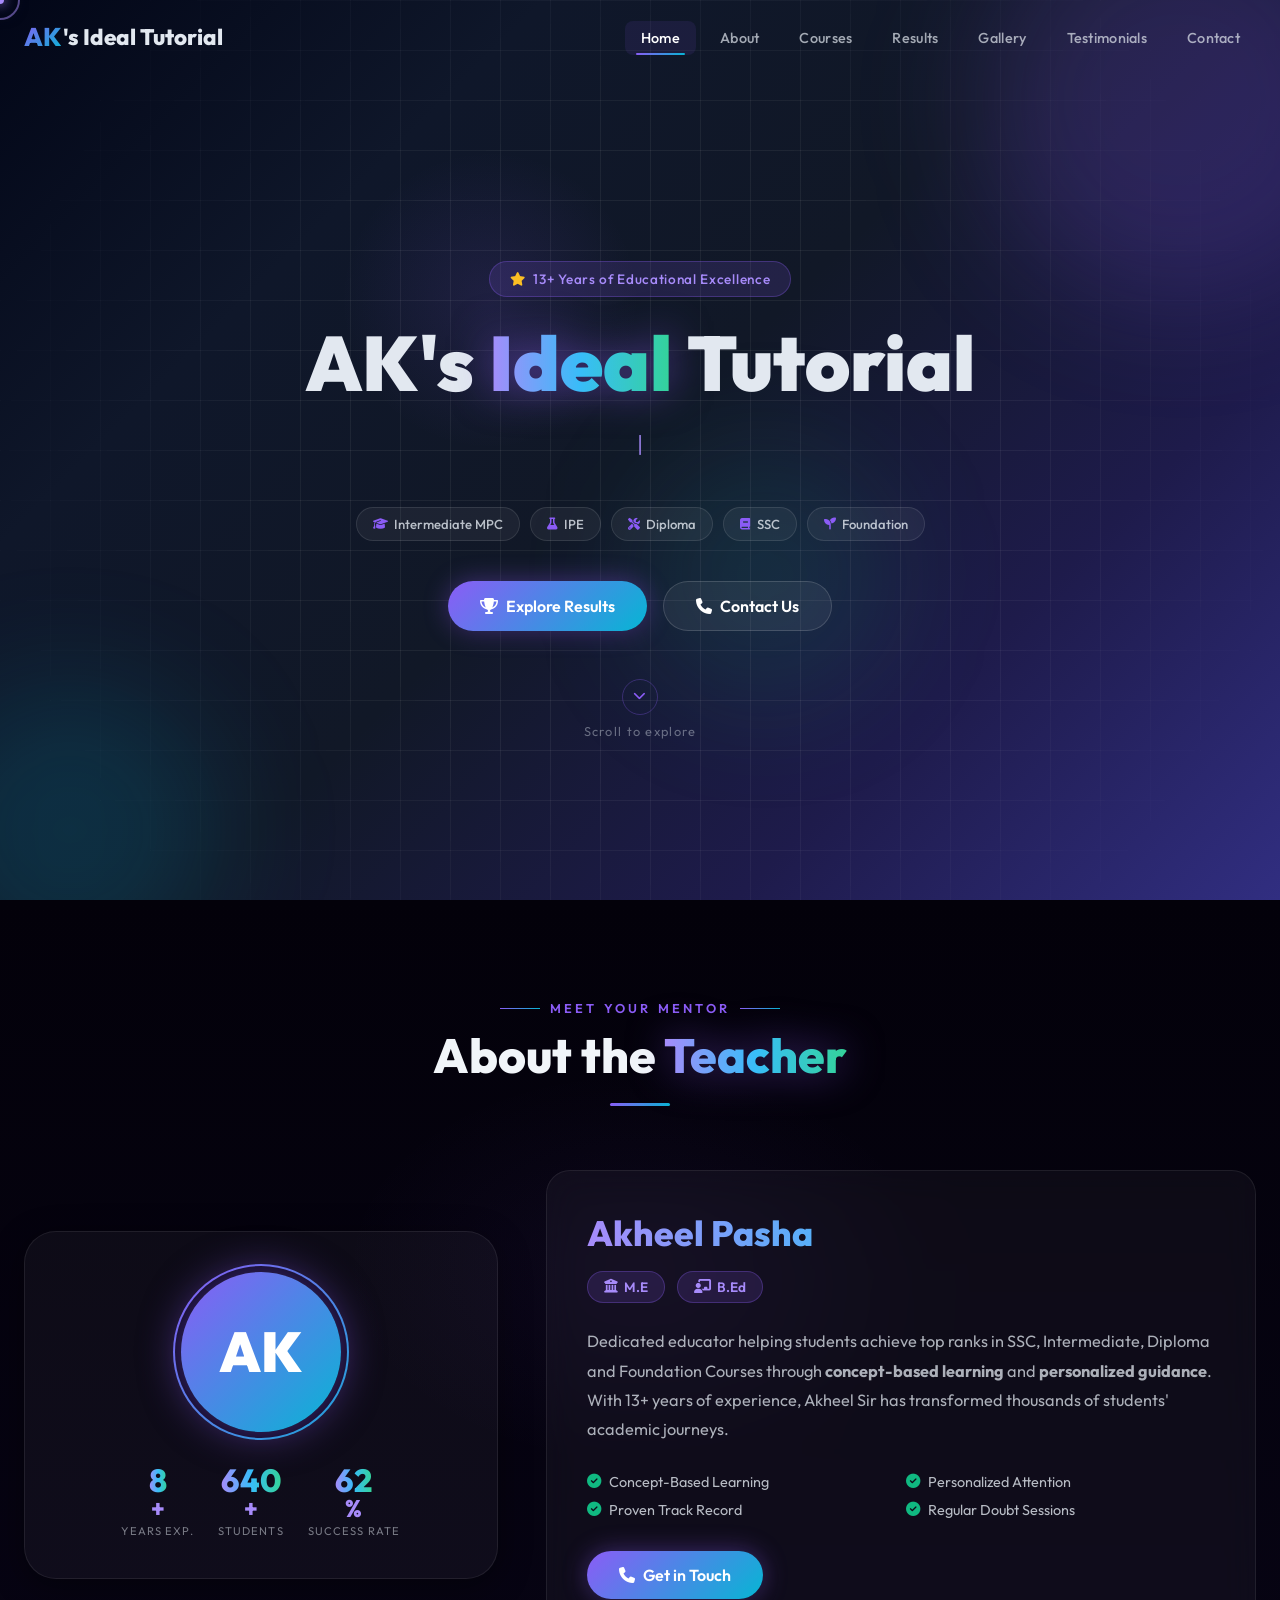
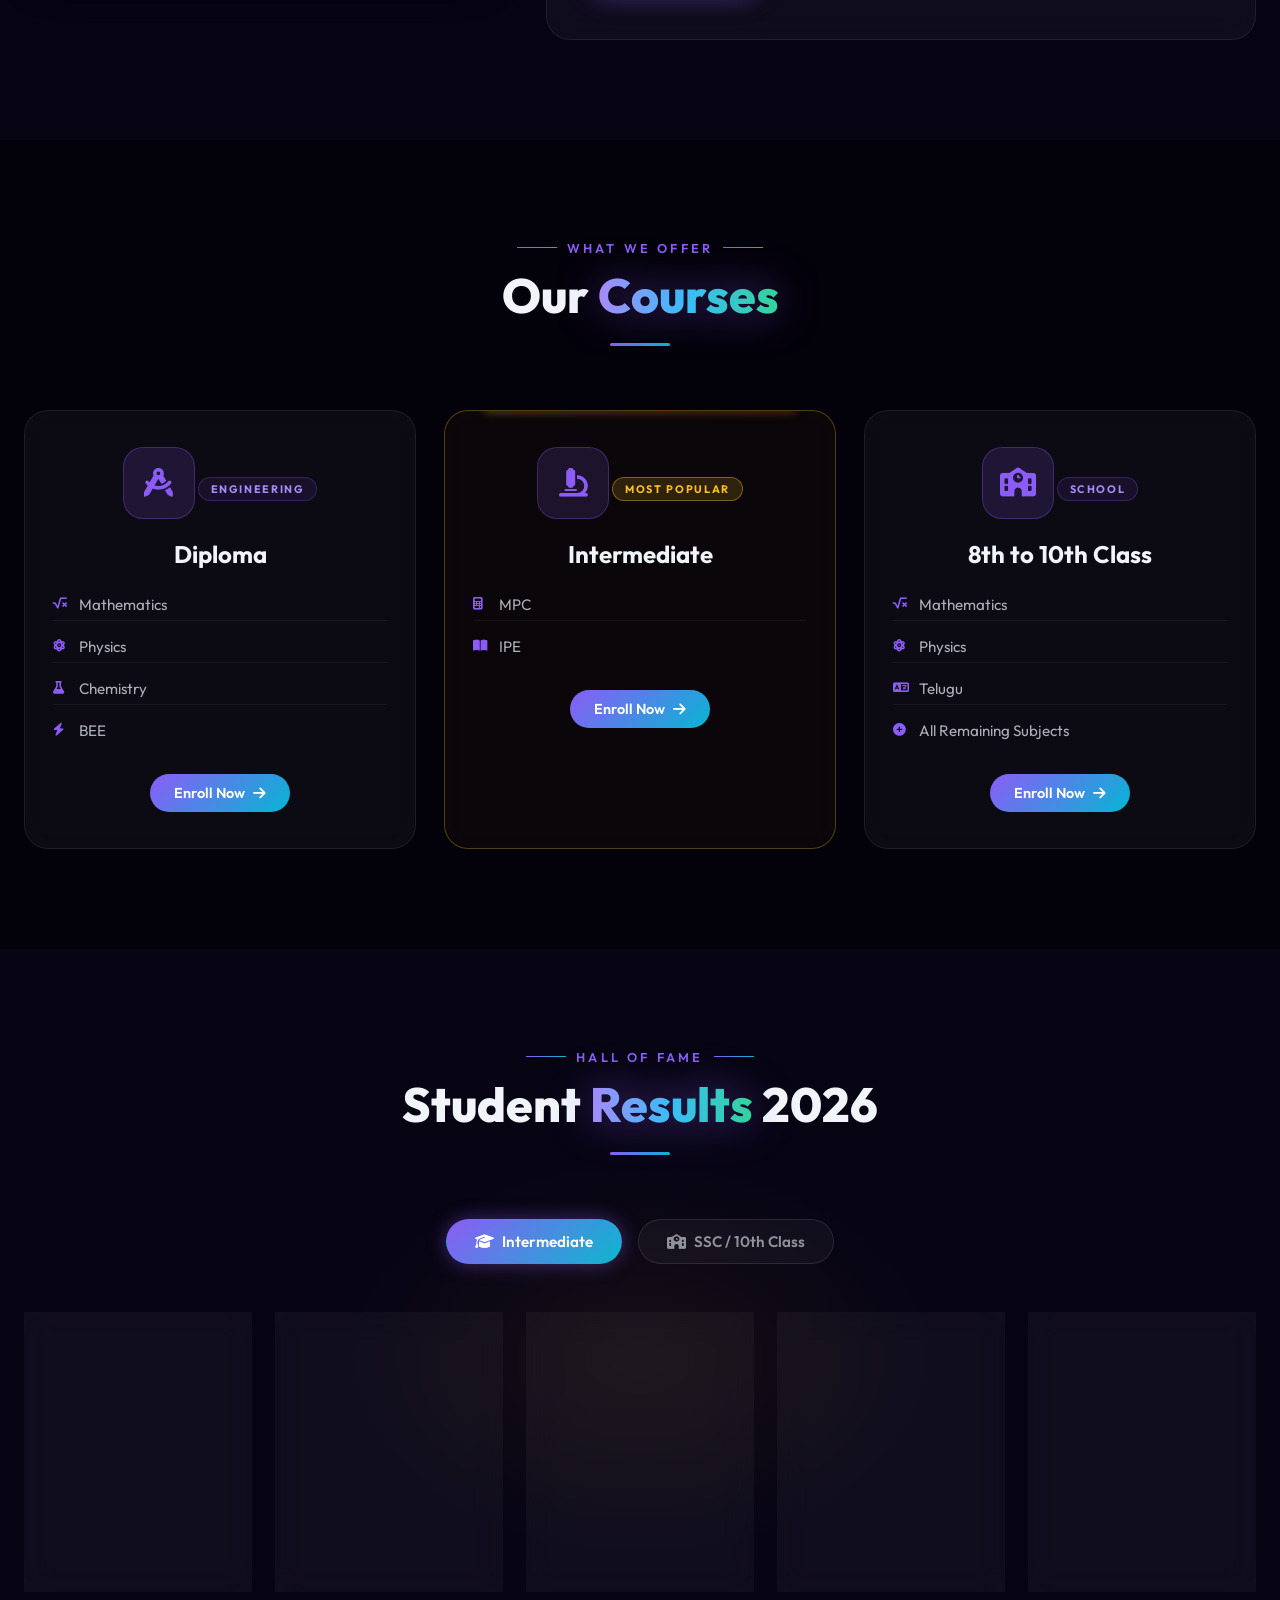
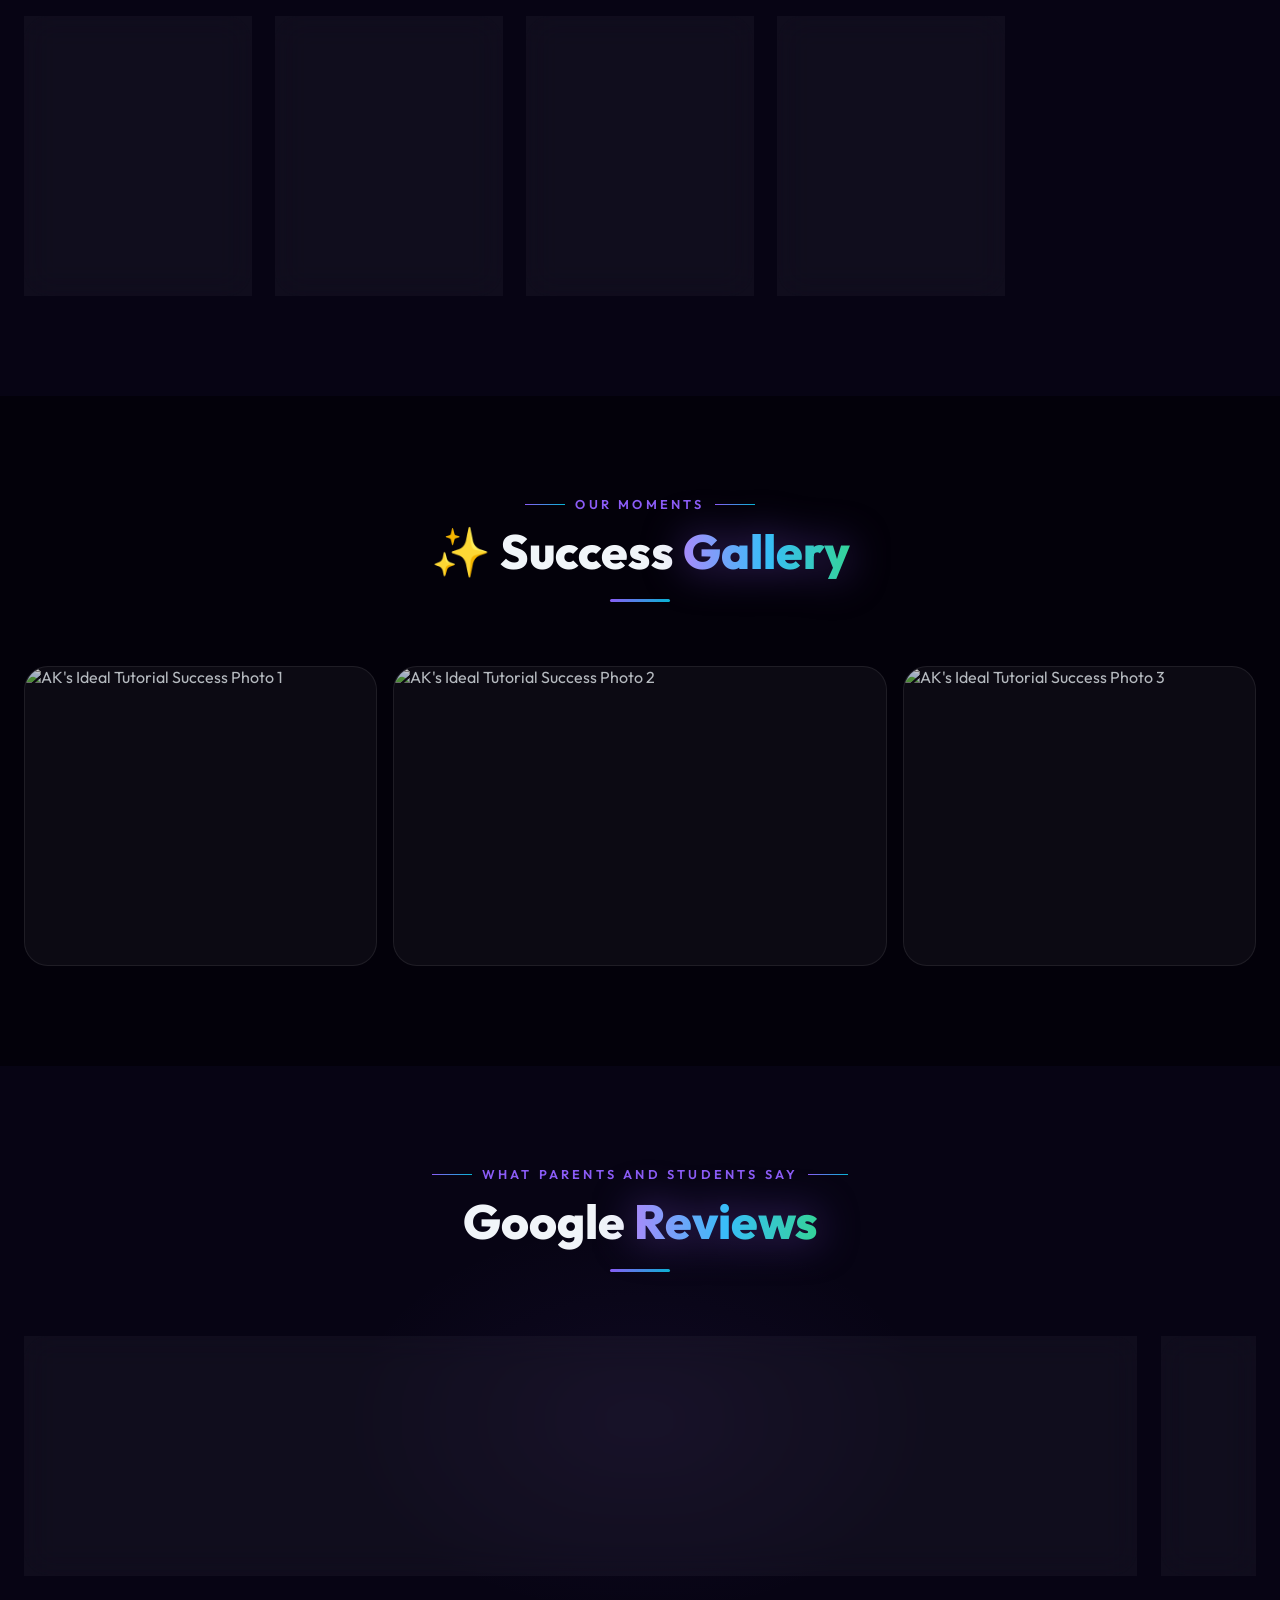
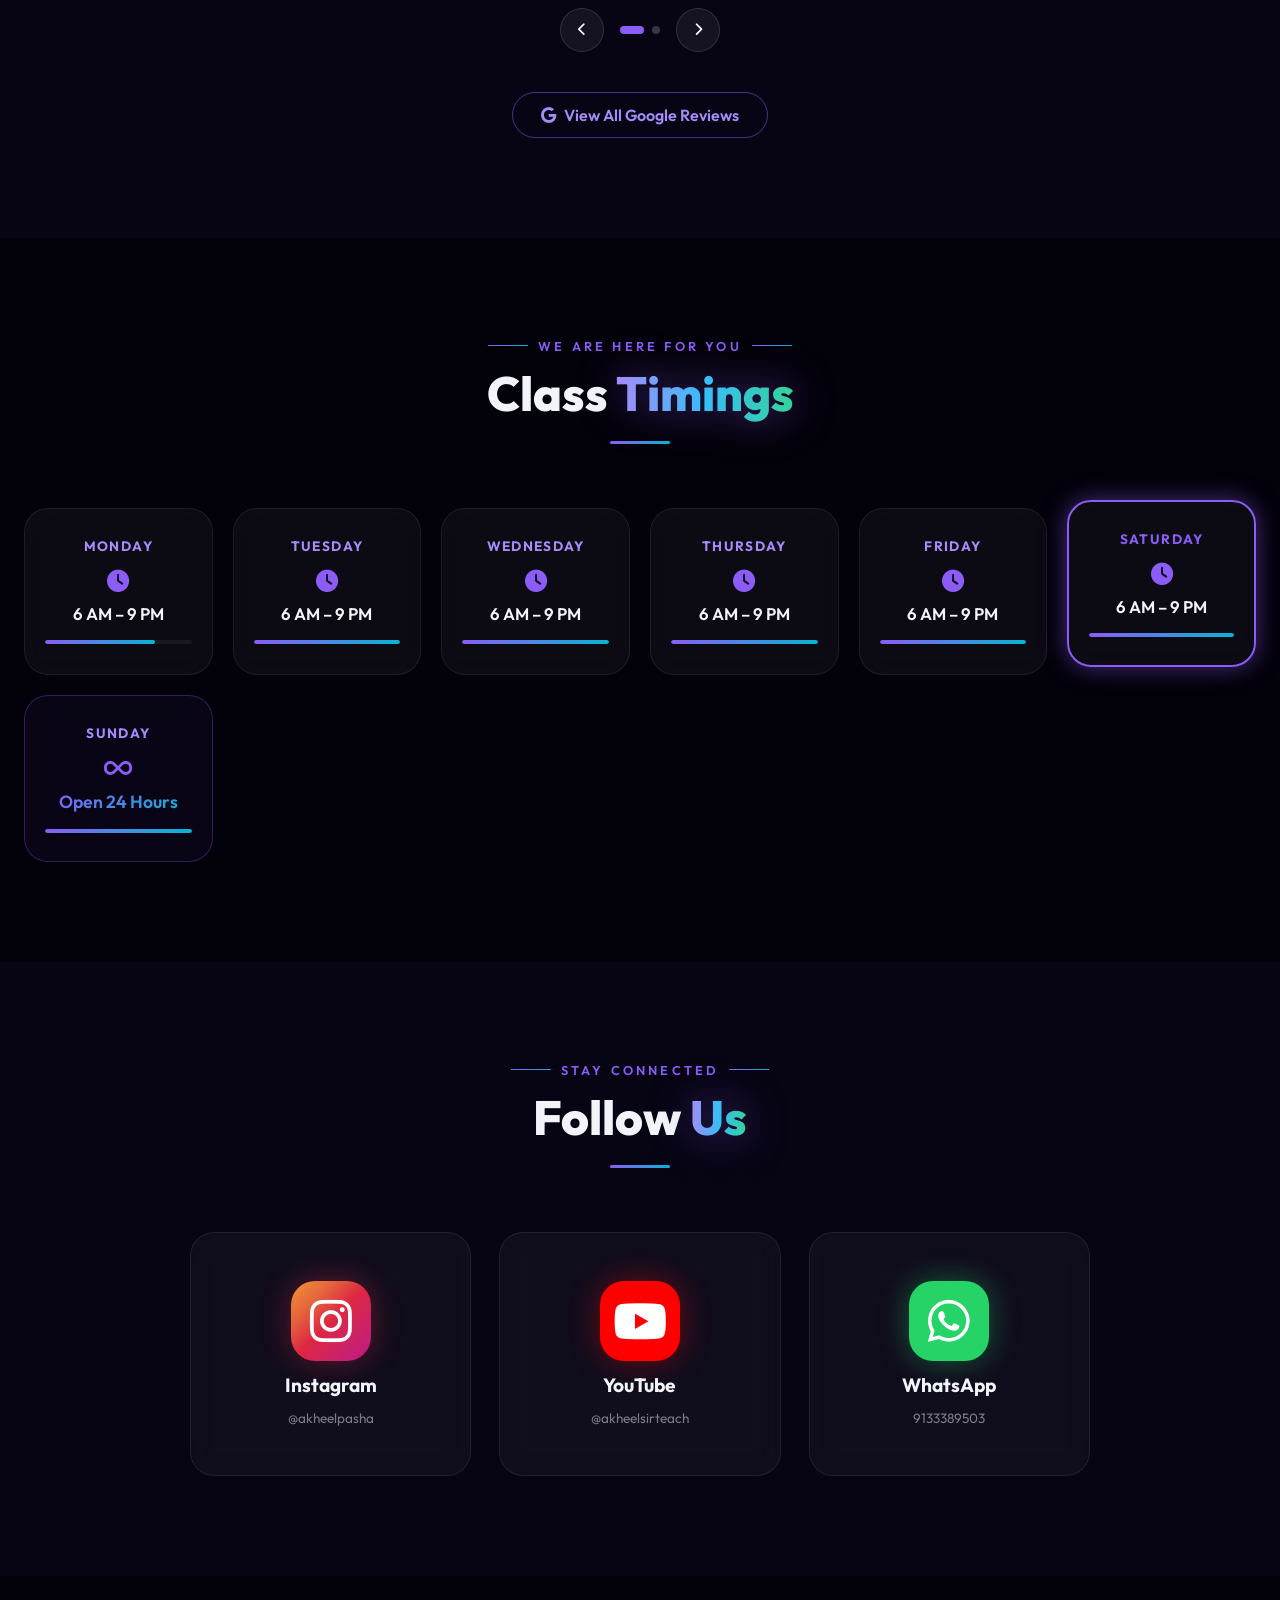
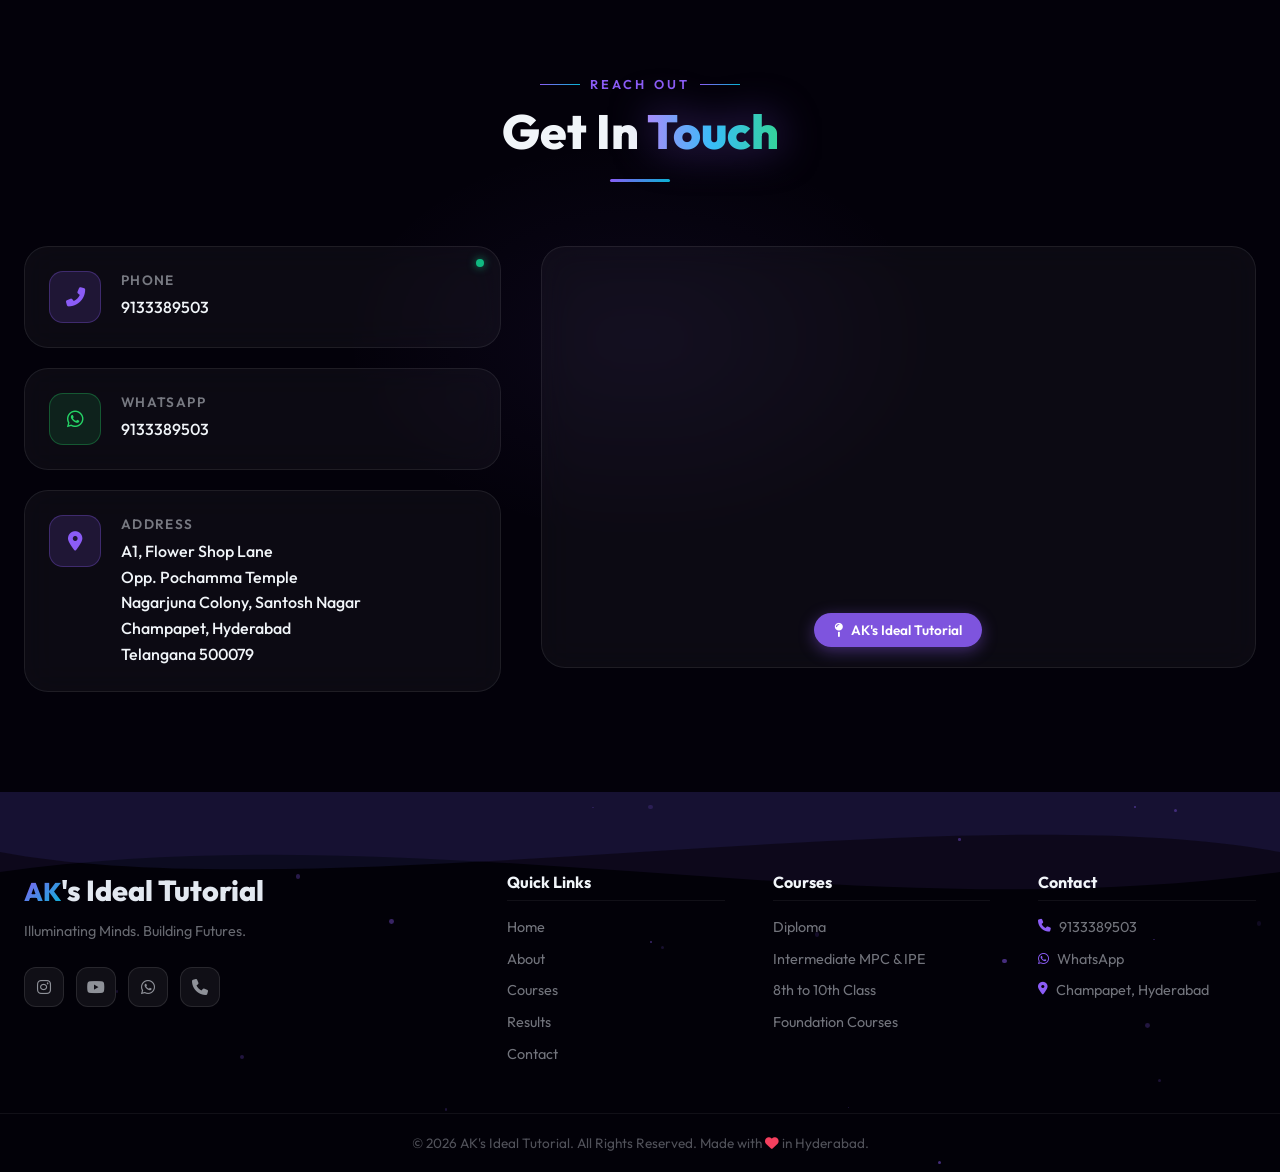
==== index.html @ 0da10d31 "AK's Ideal Tutorial Website" ====
<!DOCTYPE html>
<html lang="en">
<head>
  <meta charset="UTF-8" />
  <meta name="viewport" content="width=device-width, initial-scale=1.0" />
  <meta name="description" content="AK's Ideal Tutorial – 13+ Years of Educational Excellence. Premium coaching for SSC, Intermediate, Diploma & Foundation Courses in Hyderabad by Akheel Pasha (M.E, B.Ed)." />
  <meta name="keywords" content="AK's Ideal Tutorial, Akheel Pasha, SSC coaching Hyderabad, Intermediate MPC coaching, Diploma coaching, Champapet, Santosh Nagar" />
  <meta name="author" content="Akheel Pasha" />
  <meta property="og:title" content="AK's Ideal Tutorial – Excellence in Education" />
  <meta property="og:description" content="13+ Years of Educational Excellence. Top coaching for SSC, Intermediate & Diploma in Hyderabad." />
  <meta property="og:type" content="website" />
  <title>AK's Ideal Tutorial – Excellence in Education</title>
  <link rel="preconnect" href="https://fonts.googleapis.com" />
  <link rel="preconnect" href="https://fonts.gstatic.com" crossorigin />
  <link href="https://fonts.googleapis.com/css2?family=Outfit:wght@300;400;500;600;700;800;900&family=Inter:wght@300;400;500;600;700&family=Playfair+Display:ital,wght@0,700;1,600&display=swap" rel="stylesheet" />
  <link rel="stylesheet" href="https://cdnjs.cloudflare.com/ajax/libs/font-awesome/6.5.0/css/all.min.css" />
  <link rel="stylesheet" href="https://cdnjs.cloudflare.com/ajax/libs/aos/2.3.4/aos.css" />
  <link rel="stylesheet" href="style.css" />
</head>
<body>
 
<div id="loader" class="loader">
    <canvas id="loader-canvas"></canvas>

    <div class="loader-content">

        <div class="loader-logo">
            <span class="loader-ak">AK</span>
            <span class="loader-rest">'s</span>
        </div>

        <div class="loader-title">
            IDEAL TUTORIAL
        </div>

        <div class="loader-percent-wrapper">
            <span id="loader-percent">0%</span>
        </div>

        <div class="loader-bar-wrap">
            <div id="loader-bar"></div>
        </div>

        <p class="loader-tagline">
            Illuminating Minds. Building Futures.
        </p>

    </div>
</div>

<div class="cursor-dot" id="cursor-dot"></div>
<div class="cursor-ring" id="cursor-ring"></div>

<nav class="navbar" id="navbar">
  <div class="nav-container">
    <a href="#home" class="nav-logo" aria-label="AK's Ideal Tutorial Home">
      <span class="logo-ak">AK</span><span class="logo-rest">'s Ideal Tutorial</span>
    </a>
    <ul class="nav-links" id="nav-links">
      <li><a href="#home" class="nav-link active" data-section="home">Home</a></li>
      <li><a href="#about" class="nav-link" data-section="about">About</a></li>
      <li><a href="#courses" class="nav-link" data-section="courses">Courses</a></li>
      <li><a href="#results" class="nav-link" data-section="results">Results</a></li>
      <li><a href="#gallery" class="nav-link" data-section="gallery">Gallery</a></li>
      <li><a href="#testimonials" class="nav-link" data-section="testimonials">Testimonials</a></li>
      <li><a href="#contact" class="nav-link" data-section="contact">Contact</a></li>
    </ul>
    <button class="hamburger" id="hamburger" aria-label="Toggle Menu" aria-expanded="false">
      <span></span><span></span><span></span>
    </button>
  </div>
</nav>

<section class="hero" id="home">
  <canvas id="hero-canvas"></canvas>
  <div class="aurora"></div>
  <div class="mesh-gradient"></div>
  <div class="mouse-glow" id="mouse-glow"></div>
  <div class="hero-grid"></div>
  <div class="hero-grid"></div>
  <div class="hero-content">
    <div class="hero-badge" data-aos="fade-down" data-aos-delay="200">
      <i class="fas fa-star"></i> 13+ Years of Educational Excellence
    </div>
    <h1 class="hero-heading">
      <span class="word">AK's</span>
      <span class="word gradient-text">Ideal</span>
      <span class="word">Tutorial</span>
    </h1>
    <div class="hero-typing-wrapper">
      <span class="typing-text" id="typing-text"></span>
      <span class="cursor-blink">|</span>
    </div>
    <div class="hero-specializations">
      <div class="spec-tag"><i class="fas fa-graduation-cap"></i> Intermediate MPC</div>
      <div class="spec-tag"><i class="fas fa-flask"></i> IPE</div>
      <div class="spec-tag"><i class="fas fa-tools"></i> Diploma</div>
      <div class="spec-tag"><i class="fas fa-book"></i> SSC</div>
      <div class="spec-tag"><i class="fas fa-seedling"></i> Foundation</div>
    </div>
    <div class="hero-buttons">
      <a href="#results" class="btn btn-primary magnetic-btn" id="btn-results">
        <span class="btn-text"><i class="fas fa-trophy"></i> Explore Results</span>
        <div class="btn-ripple"></div>
      </a>
      <a href="#contact" class="btn btn-secondary magnetic-btn" id="btn-contact">
        <span class="btn-text"><i class="fas fa-phone"></i> Contact Us</span>
        <div class="btn-ripple"></div>
      </a>
    </div>
    <div class="scroll-indicator">
      <div class="scroll-arrow"><i class="fas fa-chevron-down"></i></div>
      <span>Scroll to explore</span>
    </div>
  </div>
  <div class="orb orb-1"></div>
  <div class="orb orb-2"></div>
  <div class="orb orb-3"></div>
</section>

<section class="about section" id="about">
  <div class="section-bg-glow"></div>
  <div class="container">
    <div class="section-header" data-aos="fade-up">
      <div class="section-label">Meet Your Mentor</div>
      <h2 class="section-title">About the <span class="gradient-text">Teacher</span></h2>
      <div class="section-divider"></div>
    </div>
    <div class="about-grid">
      <div class="about-image-col" data-aos="fade-right" data-aos-delay="100">
        <div class="about-image-wrapper">
          <div class="about-image-card">
            <div class="about-avatar">
              <div class="avatar-initials">AK</div>
              <div class="avatar-ring"></div>
              <div class="avatar-shine"></div>
            </div>
            <div class="about-stats-row">
              <div class="about-stat">
                <span class="stat-number" data-target="13">0</span><span>+</span>
                <span class="stat-label">Years Exp.</span>
              </div>
              <div class="about-stat">
                <span class="stat-number" data-target="1000">0</span><span>+</span>
                <span class="stat-label">Students</span>
              </div>
              <div class="about-stat">
                <span class="stat-number" data-target="98">0</span><span>%</span>
                <span class="stat-label">Success Rate</span>
              </div>
            </div>
          </div>
        </div>
      </div>
      <div class="about-info-col" data-aos="fade-left" data-aos-delay="200">
        <div class="about-info-card glass-card">
          <h3 class="teacher-name">Akheel Pasha</h3>
          <div class="teacher-qual">
            <span class="qual-badge"><i class="fas fa-university"></i> M.E</span>
            <span class="qual-badge"><i class="fas fa-chalkboard-teacher"></i> B.Ed</span>
          </div>
          <p class="teacher-desc">
            Dedicated educator helping students achieve top ranks in SSC, Intermediate, Diploma and Foundation Courses through <strong>concept-based learning</strong> and <strong>personalized guidance</strong>. With 13+ years of experience, Akheel Sir has transformed thousands of students' academic journeys.
          </p>
          <div class="about-features">
            <div class="about-feature"><i class="fas fa-check-circle"></i> Concept-Based Learning</div>
            <div class="about-feature"><i class="fas fa-check-circle"></i> Personalized Attention</div>
            <div class="about-feature"><i class="fas fa-check-circle"></i> Proven Track Record</div>
            <div class="about-feature"><i class="fas fa-check-circle"></i> Regular Doubt Sessions</div>
          </div>
          <a href="#contact" class="btn btn-primary">
            <span class="btn-text"><i class="fas fa-phone"></i> Get in Touch</span>
          </a>
        </div>
      </div>
    </div>
  </div>
</section>

<section class="courses section" id="courses">
  <div class="container">
    <div class="section-header" data-aos="fade-up">
      <div class="section-label">What We Offer</div>
      <h2 class="section-title">Our <span class="gradient-text">Courses</span></h2>
      <div class="section-divider"></div>
    </div>
    <div class="courses-grid">
      <div class="course-card glass-card tilt-card" data-aos="fade-up" data-aos-delay="100">
        <div class="course-icon-wrap">
          <div class="course-icon"><i class="fas fa-drafting-compass"></i></div>
          <div class="course-icon-glow"></div>
        </div>
        <div class="course-badge">ENGINEERING</div>
        <h3 class="course-title">Diploma</h3>
        <ul class="course-subjects">
          <li><i class="fas fa-square-root-alt"></i> Mathematics</li>
          <li><i class="fas fa-atom"></i> Physics</li>
          <li><i class="fas fa-flask"></i> Chemistry</li>
          <li><i class="fas fa-bolt"></i> BEE</li>
        </ul>
        <a href="#contact" class="course-btn">Enroll Now <i class="fas fa-arrow-right"></i></a>
        <div class="card-shine"></div>
      </div>
      <div class="course-card glass-card tilt-card featured-card" data-aos="fade-up" data-aos-delay="200">
        <div class="course-icon-wrap">
          <div class="course-icon"><i class="fas fa-microscope"></i></div>
          <div class="course-icon-glow"></div>
        </div>
        <div class="course-badge popular-badge">MOST POPULAR</div>
        <h3 class="course-title">Intermediate</h3>
        <ul class="course-subjects">
          <li><i class="fas fa-calculator"></i> MPC</li>
          <li><i class="fas fa-book-open"></i> IPE</li>
        </ul>
        <a href="#contact" class="course-btn">Enroll Now <i class="fas fa-arrow-right"></i></a>
        <div class="card-shine"></div>
        <div class="featured-badge-glow"></div>
      </div>
      <div class="course-card glass-card tilt-card" data-aos="fade-up" data-aos-delay="300">
        <div class="course-icon-wrap">
          <div class="course-icon"><i class="fas fa-school"></i></div>
          <div class="course-icon-glow"></div>
        </div>
        <div class="course-badge">SCHOOL</div>
        <h3 class="course-title">8th to 10th Class</h3>
        <ul class="course-subjects">
          <li><i class="fas fa-square-root-alt"></i> Mathematics</li>
          <li><i class="fas fa-atom"></i> Physics</li>
          <li><i class="fas fa-language"></i> Telugu</li>
          <li><i class="fas fa-plus-circle"></i> All Remaining Subjects</li>
        </ul>
        <a href="#contact" class="course-btn">Enroll Now <i class="fas fa-arrow-right"></i></a>
        <div class="card-shine"></div>
      </div>
    </div>
  </div>
</section>

<section class="results section" id="results">
  <div class="section-bg-glow results-glow"></div>
  <div class="container">
    <div class="section-header" data-aos="fade-up">
      <div class="section-label">Hall of Fame</div>
      <h2 class="section-title">Student <span class="gradient-text">Results</span> 2026</h2>
      <div class="section-divider"></div>
    </div>
    <div class="results-tabs" data-aos="fade-up" data-aos-delay="100">
      <button class="tab-btn active" data-tab="intermediate" id="tab-intermediate">
        <i class="fas fa-graduation-cap"></i> Intermediate
      </button>
      <button class="tab-btn" data-tab="ssc" id="tab-ssc">
        <i class="fas fa-school"></i> SSC / 10th Class
      </button>
    </div>
    <div class="tab-content active" id="tab-content-intermediate">
      <div class="results-grid">
        <div class="result-card flip-card" data-aos="zoom-in" data-aos-delay="100" onclick="triggerConfetti(event)">
          <div class="flip-front glass-card">
            <div class="rank-badge rank-1"><i class="fas fa-crown"></i> #1</div>
            <div class="student-avatar"><div class="avatar-letter">A</div><div class="avatar-shine-ring"></div></div>
            <h4>ADISHARATH</h4>
            <div class="marks-display"><span class="marks-num">963</span> Marks</div>
            <div class="marks-bar"><div class="marks-fill" style="--pct:96.3%"></div></div>
          </div>
          <div class="flip-back glass-card">
            <i class="fas fa-trophy gold-icon"></i>
            <h4>ADISHARATH</h4><p class="flip-score">963 / 1000</p><p>Intermediate 2026</p><p class="flip-congrats">🎉 Congratulations!</p>
          </div>
        </div>
        <div class="result-card flip-card" data-aos="zoom-in" data-aos-delay="150" onclick="triggerConfetti(event)">
          <div class="flip-front glass-card">
            <div class="rank-badge rank-2"><i class="fas fa-medal"></i> #2</div>
            <div class="student-avatar"><div class="avatar-letter">A</div><div class="avatar-shine-ring"></div></div>
            <h4>AKAASH</h4>
            <div class="marks-display"><span class="marks-num">957</span> Marks</div>
            <div class="marks-bar"><div class="marks-fill" style="--pct:95.7%"></div></div>
          </div>
          <div class="flip-back glass-card">
            <i class="fas fa-trophy gold-icon"></i>
            <h4>AKAASH</h4><p class="flip-score">957 / 1000</p><p>Intermediate 2026</p><p class="flip-congrats">🎉 Congratulations!</p>
          </div>
        </div>
        <div class="result-card flip-card" data-aos="zoom-in" data-aos-delay="200" onclick="triggerConfetti(event)">
          <div class="flip-front glass-card">
            <div class="rank-badge rank-3"><i class="fas fa-medal"></i> #3</div>
            <div class="student-avatar"><div class="avatar-letter">P</div><div class="avatar-shine-ring"></div></div>
            <h4>PRANAV</h4>
            <div class="marks-display"><span class="marks-num">950</span> Marks</div>
            <div class="marks-bar"><div class="marks-fill" style="--pct:95%"></div></div>
          </div>
          <div class="flip-back glass-card">
            <i class="fas fa-trophy gold-icon"></i>
            <h4>PRANAV</h4><p class="flip-score">950 / 1000</p><p>Intermediate 2026</p><p class="flip-congrats">🎉 Congratulations!</p>
          </div>
        </div>
        <div class="result-card flip-card" data-aos="zoom-in" data-aos-delay="250" onclick="triggerConfetti(event)">
          <div class="flip-front glass-card">
            <div class="rank-badge rank-4">#4</div>
            <div class="student-avatar"><div class="avatar-letter">A</div><div class="avatar-shine-ring"></div></div>
            <h4>ARJUN</h4>
            <div class="marks-display"><span class="marks-num">863</span> Marks</div>
            <div class="marks-bar"><div class="marks-fill" style="--pct:86.3%"></div></div>
          </div>
          <div class="flip-back glass-card">
            <i class="fas fa-star gold-icon"></i>
            <h4>ARJUN</h4><p class="flip-score">863 / 1000</p><p>Intermediate 2026</p><p class="flip-congrats">🎉 Congratulations!</p>
          </div>
        </div>
        <div class="result-card flip-card" data-aos="zoom-in" data-aos-delay="300" onclick="triggerConfetti(event)">
          <div class="flip-front glass-card">
            <div class="rank-badge rank-5">#5</div>
            <div class="student-avatar"><div class="avatar-letter">S</div><div class="avatar-shine-ring"></div></div>
            <h4>SAHASREDDY</h4>
            <div class="marks-display"><span class="marks-num">862</span> Marks</div>
            <div class="marks-bar"><div class="marks-fill" style="--pct:86.2%"></div></div>
          </div>
          <div class="flip-back glass-card">
            <i class="fas fa-star gold-icon"></i>
            <h4>SAHASREDDY</h4><p class="flip-score">862 / 1000</p><p>Intermediate 2026</p><p class="flip-congrats">🎉 Congratulations!</p>
          </div>
        </div>
        <div class="result-card flip-card" data-aos="zoom-in" data-aos-delay="350" onclick="triggerConfetti(event)">
          <div class="flip-front glass-card">
            <div class="rank-badge rank-5">#6</div>
            <div class="student-avatar"><div class="avatar-letter">M</div><div class="avatar-shine-ring"></div></div>
            <h4>MADAV</h4>
            <div class="marks-display"><span class="marks-num">845</span> Marks</div>
            <div class="marks-bar"><div class="marks-fill" style="--pct:84.5%"></div></div>
          </div>
          <div class="flip-back glass-card">
            <i class="fas fa-star gold-icon"></i>
            <h4>MADAV</h4><p class="flip-score">845 / 1000</p><p>Intermediate 2026</p><p class="flip-congrats">🎉 Congratulations!</p>
          </div>
        </div>
        <div class="result-card flip-card" data-aos="zoom-in" data-aos-delay="400" onclick="triggerConfetti(event)">
          <div class="flip-front glass-card">
            <div class="rank-badge rank-5">#7</div>
            <div class="student-avatar"><div class="avatar-letter">S</div><div class="avatar-shine-ring"></div></div>
            <h4>SHIVACHARAN</h4>
            <div class="marks-display"><span class="marks-num">676</span> Marks</div>
            <div class="marks-bar"><div class="marks-fill" style="--pct:67.6%"></div></div>
          </div>
          <div class="flip-back glass-card">
            <i class="fas fa-award gold-icon"></i>
            <h4>SHIVACHARAN</h4><p class="flip-score">676 / 1000</p><p>Intermediate 2026</p><p class="flip-congrats">🎉 Congratulations!</p>
          </div>
        </div>
        <div class="result-card flip-card" data-aos="zoom-in" data-aos-delay="450" onclick="triggerConfetti(event)">
          <div class="flip-front glass-card">
            <div class="rank-badge rank-5">#8</div>
            <div class="student-avatar"><div class="avatar-letter">S</div><div class="avatar-shine-ring"></div></div>
            <h4>SAIVARSHITH</h4>
            <div class="marks-display"><span class="marks-num">592</span> Marks</div>
            <div class="marks-bar"><div class="marks-fill" style="--pct:59.2%"></div></div>
          </div>
          <div class="flip-back glass-card">
            <i class="fas fa-award gold-icon"></i>
            <h4>SAIVARSHITH</h4><p class="flip-score">592 / 1000</p><p>Intermediate 2026</p><p class="flip-congrats">🎉 Congratulations!</p>
          </div>
        </div>
        <div class="result-card flip-card" data-aos="zoom-in" data-aos-delay="500" onclick="triggerConfetti(event)">
          <div class="flip-front glass-card">
            <div class="rank-badge rank-5">#9</div>
            <div class="student-avatar"><div class="avatar-letter">S</div><div class="avatar-shine-ring"></div></div>
            <h4>SIDDARTH</h4>
            <div class="marks-display"><span class="marks-num">463</span> Marks</div>
            <div class="marks-bar"><div class="marks-fill" style="--pct:46.3%"></div></div>
          </div>
          <div class="flip-back glass-card">
            <i class="fas fa-award gold-icon"></i>
            <h4>SIDDARTH</h4><p class="flip-score">463 / 1000</p><p>Intermediate 2026</p><p class="flip-congrats">🎉 Congratulations!</p>
          </div>
        </div>
      </div>
    </div>
    <div class="tab-content" id="tab-content-ssc">
      <div class="ssc-toppers">
        <div class="ssc-top3">
          <div class="ssc-topper gold-topper" data-aos="zoom-in" data-aos-delay="100" onclick="triggerConfetti(event)">
            <div class="topper-medal gold">🥇</div>
            <div class="topper-avatar"><div class="avatar-letter">P</div></div>
            <h4>P. Yeshwanth</h4>
            <div class="topper-marks">584</div>
          </div>
          <div class="ssc-topper silver-topper" data-aos="zoom-in" data-aos-delay="150" onclick="triggerConfetti(event)">
            <div class="topper-medal silver">🥈</div>
            <div class="topper-avatar"><div class="avatar-letter">P</div></div>
            <h4>Praneeth</h4>
            <div class="topper-marks">570</div>
          </div>
          <div class="ssc-topper bronze-topper" data-aos="zoom-in" data-aos-delay="200" onclick="triggerConfetti(event)">
            <div class="topper-medal bronze">🥉</div>
            <div class="topper-avatar"><div class="avatar-letter">H</div></div>
            <h4>Hemanth</h4>
            <div class="topper-marks">541</div>
          </div>
        </div>
        <div class="ssc-list-grid">
          <div class="ssc-list-item" data-aos="fade-up" data-aos-delay="100"><span class="ssi-rank">4</span><span class="ssi-name">Malleshwari</span><span class="ssi-marks">540</span></div>
          <div class="ssc-list-item" data-aos="fade-up" data-aos-delay="110"><span class="ssi-rank">5</span><span class="ssi-name">Md. Farey</span><span class="ssi-marks">537</span></div>
          <div class="ssc-list-item" data-aos="fade-up" data-aos-delay="120"><span class="ssi-rank">6</span><span class="ssi-name">Danish Klasan</span><span class="ssi-marks">534</span></div>
          <div class="ssc-list-item" data-aos="fade-up" data-aos-delay="130"><span class="ssi-rank">7</span><span class="ssi-name">P. Pranay</span><span class="ssi-marks">530</span></div>
          <div class="ssc-list-item" data-aos="fade-up" data-aos-delay="140"><span class="ssi-rank">8</span><span class="ssi-name">Akshitha</span><span class="ssi-marks">528</span></div>
          <div class="ssc-list-item" data-aos="fade-up" data-aos-delay="150"><span class="ssi-rank">9</span><span class="ssi-name">Skha B</span><span class="ssi-marks">519</span></div>
          <div class="ssc-list-item" data-aos="fade-up" data-aos-delay="160"><span class="ssi-rank">10</span><span class="ssi-name">Hanishi</span><span class="ssi-marks">519</span></div>
          <div class="ssc-list-item" data-aos="fade-up" data-aos-delay="170"><span class="ssi-rank">11</span><span class="ssi-name">Pramod</span><span class="ssi-marks">518</span></div>
          <div class="ssc-list-item" data-aos="fade-up" data-aos-delay="180"><span class="ssi-rank">12</span><span class="ssi-name">Sindhu</span><span class="ssi-marks">517</span></div>
          <div class="ssc-list-item" data-aos="fade-up" data-aos-delay="190"><span class="ssi-rank">13</span><span class="ssi-name">Shyam Charan</span><span class="ssi-marks">517</span></div>
          <div class="ssc-list-item" data-aos="fade-up" data-aos-delay="200"><span class="ssi-rank">14</span><span class="ssi-name">Sathwik</span><span class="ssi-marks">513</span></div>
          <div class="ssc-list-item" data-aos="fade-up" data-aos-delay="210"><span class="ssi-rank">15</span><span class="ssi-name">Keerthipriya</span><span class="ssi-marks">511</span></div>
          <div class="ssc-list-item" data-aos="fade-up" data-aos-delay="220"><span class="ssi-rank">16</span><span class="ssi-name">Shiva Prasad</span><span class="ssi-marks">497</span></div>
          <div class="ssc-list-item" data-aos="fade-up" data-aos-delay="230"><span class="ssi-rank">17</span><span class="ssi-name">Sumayya</span><span class="ssi-marks">497</span></div>
          <div class="ssc-list-item" data-aos="fade-up" data-aos-delay="240"><span class="ssi-rank">18</span><span class="ssi-name">Bhavani Shankar</span><span class="ssi-marks">493</span></div>
          <div class="ssc-list-item" data-aos="fade-up" data-aos-delay="250"><span class="ssi-rank">19</span><span class="ssi-name">M. Akbar</span><span class="ssi-marks">489</span></div>
          <div class="ssc-list-item" data-aos="fade-up" data-aos-delay="260"><span class="ssi-rank">20</span><span class="ssi-name">Sufiyan</span><span class="ssi-marks">488</span></div>
          <div class="ssc-list-item" data-aos="fade-up" data-aos-delay="270"><span class="ssi-rank">21</span><span class="ssi-name">Navateja</span><span class="ssi-marks">484</span></div>
          <div class="ssc-list-item" data-aos="fade-up" data-aos-delay="280"><span class="ssi-rank">22</span><span class="ssi-name">Raheem</span><span class="ssi-marks">478</span></div>
          <div class="ssc-list-item" data-aos="fade-up" data-aos-delay="290"><span class="ssi-rank">23</span><span class="ssi-name">Preetham</span><span class="ssi-marks">478</span></div>
          <div class="ssc-list-item" data-aos="fade-up" data-aos-delay="300"><span class="ssi-rank">24</span><span class="ssi-name">Gowtham</span><span class="ssi-marks">470</span></div>
          <div class="ssc-list-item" data-aos="fade-up" data-aos-delay="310"><span class="ssi-rank">25</span><span class="ssi-name">Kaushik</span><span class="ssi-marks">460</span></div>
          <div class="ssc-list-item" data-aos="fade-up" data-aos-delay="320"><span class="ssi-rank">26</span><span class="ssi-name">J. Yeshwanth</span><span class="ssi-marks">444</span></div>
          <div class="ssc-list-item" data-aos="fade-up" data-aos-delay="330"><span class="ssi-rank">27</span><span class="ssi-name">Dhanush</span><span class="ssi-marks">395</span></div>
          <div class="ssc-list-item" data-aos="fade-up" data-aos-delay="340"><span class="ssi-rank">28</span><span class="ssi-name">Ch. Anjali</span><span class="ssi-marks">320</span></div>
        </div>
      </div>
    </div>
  </div>
</section>

<section class="gallery section" id="gallery">
  <div class="container">
    <div class="section-header" data-aos="fade-up">
      <div class="section-label">Our Moments</div>
      <h2 class="section-title">&#10024; Success <span class="gradient-text">Gallery</span></h2>
      <div class="section-divider"></div>
    </div>
    <div class="gallery-grid" data-aos="fade-up" data-aos-delay="100">
      <div class="gallery-item" onclick="openLightbox(0)">
        <img src="https://lh3.googleusercontent.com/gps-cs-s/APNQkAHFoezM-ZLDpqGUGSzYo9Lg9ONUIeyVpqPJ0U6WnPkG4jeD6k9nFCs__XfJPvmvyrj5i3b9e7VNW25u4F8jeYh67PaoGIfLX7r95W8dsdS6jvOzIGcyj_1xn2mpIlc8qU_mmKUw=s680-w680-h510-rw" alt="AK's Ideal Tutorial Success Photo 1" loading="lazy" />
        <div class="gallery-overlay"><i class="fas fa-expand"></i><span>View Full</span></div>
        <div class="gallery-shine"></div>
      </div>
      <div class="gallery-item gallery-wide" onclick="openLightbox(1)">
        <img src="https://lh3.googleusercontent.com/gps-cs-s/APNQkAEm04Oi74pF39STnwGMt_WRvG8zZfnFxDFLG6gfWMGUe0vA0C3DmoEGPVxoBpcofgRg-FVQExFdlqjqY5FTOOCgjRYMqCb8CvqpgAzFSmpd98nRr3p2RbWuzGVor8Q-ABYHkhoJ=s680-w680-h510-rw" alt="AK's Ideal Tutorial Success Photo 2" loading="lazy" />
        <div class="gallery-overlay"><i class="fas fa-expand"></i><span>View Full</span></div>
        <div class="gallery-shine"></div>
      </div>
      <div class="gallery-item" onclick="openLightbox(2)">
        <img src="https://lh3.googleusercontent.com/gps-cs-s/APNQkAE54KOAsPeZDYLsiHtkPmgYYDQ7ty6hYFyfsIjLHKHLzceklSi9x6Y8onSi1r_xGMHPLDs7TCv7RE8zNOlQRVQiUdWlLvMOyat97gUcmUW8cK2gpINDBh-MfK9-gjR6TJ5dpPv2LusQg_R_=s680-w680-h510-rw" alt="AK's Ideal Tutorial Success Photo 3" loading="lazy" />
        <div class="gallery-overlay"><i class="fas fa-expand"></i><span>View Full</span></div>
        <div class="gallery-shine"></div>
      </div>
    </div>
  </div>
  <div class="lightbox" id="lightbox" role="dialog" aria-modal="true" aria-label="Gallery Lightbox">
    <button class="lightbox-close" onclick="closeLightbox()" aria-label="Close"><i class="fas fa-times"></i></button>
    <button class="lightbox-prev" onclick="changeLightbox(-1)" aria-label="Previous"><i class="fas fa-chevron-left"></i></button>
    <button class="lightbox-next" onclick="changeLightbox(1)" aria-label="Next"><i class="fas fa-chevron-right"></i></button>
    <img class="lightbox-img" id="lightbox-img" src="" alt="Gallery Full Image" />
  </div>
</section>

<section class="testimonials section" id="testimonials">
  <div class="section-bg-glow"></div>
  <div class="container">
    <div class="section-header" data-aos="fade-up">
      <div class="section-label">What Parents and Students Say</div>
      <h2 class="section-title">Google <span class="gradient-text">Reviews</span></h2>
      <div class="section-divider"></div>
    </div>
    <div class="reviews-carousel" data-aos="fade-up" data-aos-delay="100">
      <div class="reviews-track" id="reviews-track">
        <div class="review-card glass-card">
          <div class="review-quote"><i class="fas fa-quote-left"></i></div>
          <div class="review-stars">&#9733;&#9733;&#9733;&#9733;&#9733;</div>
          <p class="review-text">"Akheel Sir's teaching methodology is exceptional. My son's marks improved drastically after joining AK's Ideal Tutorial. Truly the best coaching in Champapet!"</p>
          <div class="reviewer-info">
            <div class="reviewer-avatar">RS</div>
            <div><strong>Ravi Shankar</strong><span>Parent of SSC Student</span></div>
          </div>
        </div>
        <div class="review-card glass-card">
          <div class="review-quote"><i class="fas fa-quote-left"></i></div>
          <div class="review-stars">&#9733;&#9733;&#9733;&#9733;&#9733;</div>
          <p class="review-text">"Best coaching institute in the area. Akheel Sir explains complex Maths and Physics concepts so easily. Highly recommended for Intermediate students!"</p>
          <div class="reviewer-info">
            <div class="reviewer-avatar">PK</div>
            <div><strong>Priya Kumar</strong><span>Intermediate Student</span></div>
          </div>
        </div>
        <div class="review-card glass-card">
          <div class="review-quote"><i class="fas fa-quote-left"></i></div>
          <div class="review-stars">&#9733;&#9733;&#9733;&#9733;&#9733;</div>
          <p class="review-text">"My daughter scored 540 in SSC thanks to Sir's personalized coaching. He gives special attention to every student. Outstanding teacher and human being!"</p>
          <div class="reviewer-info">
            <div class="reviewer-avatar">AN</div>
            <div><strong>Anita Naidu</strong><span>Parent of 10th Student</span></div>
          </div>
        </div>
        <div class="review-card glass-card">
          <div class="review-quote"><i class="fas fa-quote-left"></i></div>
          <div class="review-stars">&#9733;&#9733;&#9733;&#9733;&#9733;</div>
          <p class="review-text">"AK's Ideal Tutorial is a game changer. The way Sir covers the syllabus systematically with regular tests and doubt clearing sessions is incredible!"</p>
          <div class="reviewer-info">
            <div class="reviewer-avatar">MR</div>
            <div><strong>Mohammed Riyaz</strong><span>Diploma Student</span></div>
          </div>
        </div>
        <div class="review-card glass-card">
          <div class="review-quote"><i class="fas fa-quote-left"></i></div>
          <div class="review-stars">&#9733;&#9733;&#9733;&#9733;&#9733;</div>
          <p class="review-text">"13 years of experience shows in every class. Akheel Sir knows exactly where students struggle and helps overcome their weaknesses. Best investment for education!"</p>
          <div class="reviewer-info">
            <div class="reviewer-avatar">SV</div>
            <div><strong>Srinivas Varma</strong><span>Parent</span></div>
          </div>
        </div>
        <div class="review-card glass-card">
          <div class="review-quote"><i class="fas fa-quote-left"></i></div>
          <div class="review-stars">&#9733;&#9733;&#9733;&#9733;&#9733;</div>
          <p class="review-text">"Joined for Intermediate MPC coaching and it was the best decision. The notes provided are excellent and Sir's dedication is unmatched. Scored 950+ marks!"</p>
          <div class="reviewer-info">
            <div class="reviewer-avatar">PV</div>
            <div><strong>Pranav Venkat</strong><span>Intermediate Student 2026</span></div>
          </div>
        </div>
      </div>
      <div class="carousel-controls">
        <button class="carousel-btn" id="prev-btn" onclick="moveCarousel(-1)" aria-label="Previous Review"><i class="fas fa-chevron-left"></i></button>
        <div class="carousel-dots" id="carousel-dots"></div>
        <button class="carousel-btn" id="next-btn" onclick="moveCarousel(1)" aria-label="Next Review"><i class="fas fa-chevron-right"></i></button>
      </div>
    </div>
    <div class="reviews-cta" data-aos="fade-up" data-aos-delay="200">
      <a href="https://share.google/fzaLzMl1dWWyYRWbo" target="_blank" rel="noopener noreferrer" class="btn btn-outline">
        <i class="fab fa-google"></i> View All Google Reviews
      </a>
    </div>
  </div>
</section>

<section class="timings section" id="timings">
  <div class="container">
    <div class="section-header" data-aos="fade-up">
      <div class="section-label">We Are Here For You</div>
      <h2 class="section-title">Class <span class="gradient-text">Timings</span></h2>
      <div class="section-divider"></div>
    </div>
    <div class="timings-grid">
      <div class="timing-card glass-card" data-aos="fade-up" data-aos-delay="100">
        <div class="timing-day">Monday</div>
        <div class="timing-icon"><i class="fas fa-clock"></i></div>
        <div class="timing-hours">6 AM &#8211; 9 PM</div>
        <div class="timing-bar"><div class="timing-fill" style="--w:75%"></div></div>
      </div>
      <div class="timing-card glass-card" data-aos="fade-up" data-aos-delay="150">
        <div class="timing-day">Tuesday</div>
        <div class="timing-icon"><i class="fas fa-clock"></i></div>
        <div class="timing-hours">6 AM &#8211; 9 PM</div>
        <div class="timing-bar"><div class="timing-fill" style="--w:100%"></div></div>
      </div>
      <div class="timing-card glass-card" data-aos="fade-up" data-aos-delay="200">
        <div class="timing-day">Wednesday</div>
        <div class="timing-icon"><i class="fas fa-clock"></i></div>
        <div class="timing-hours">6 AM &#8211; 9 PM</div>
        <div class="timing-bar"><div class="timing-fill" style="--w:100%"></div></div>
      </div>
      <div class="timing-card glass-card" data-aos="fade-up" data-aos-delay="250">
        <div class="timing-day">Thursday</div>
        <div class="timing-icon"><i class="fas fa-clock"></i></div>
        <div class="timing-hours">6 AM &#8211; 9 PM</div>
        <div class="timing-bar"><div class="timing-fill" style="--w:100%"></div></div>
      </div>
      <div class="timing-card glass-card" data-aos="fade-up" data-aos-delay="300">
        <div class="timing-day">Friday</div>
        <div class="timing-icon"><i class="fas fa-clock"></i></div>
        <div class="timing-hours">6 AM &#8211; 9 PM</div>
        <div class="timing-bar"><div class="timing-fill" style="--w:100%"></div></div>
      </div>
      <div class="timing-card glass-card" data-aos="fade-up" data-aos-delay="350">
        <div class="timing-day">Saturday</div>
        <div class="timing-icon"><i class="fas fa-clock"></i></div>
        <div class="timing-hours">6 AM &#8211; 9 PM</div>
        <div class="timing-bar"><div class="timing-fill" style="--w:100%"></div></div>
      </div>
      <div class="timing-card glass-card special-timing" data-aos="fade-up" data-aos-delay="400">
        <div class="timing-day">Sunday</div>
        <div class="timing-icon"><i class="fas fa-infinity"></i></div>
        <div class="timing-hours special-hours">Open 24 Hours</div>
        <div class="timing-bar"><div class="timing-fill" style="--w:100%"></div></div>
      </div>
    </div>
  </div>
</section>

<section class="social-section section" id="social">
  <div class="container">
    <div class="section-header" data-aos="fade-up">
      <div class="section-label">Stay Connected</div>
      <h2 class="section-title">Follow <span class="gradient-text">Us</span></h2>
      <div class="section-divider"></div>
    </div>
    <div class="social-icons-grid">
      <a href="https://www.instagram.com/akheelpasha" target="_blank" rel="noopener noreferrer" class="social-card insta-card glass-card" data-aos="zoom-in" data-aos-delay="100" aria-label="Follow on Instagram">
        <div class="social-icon-wrap"><i class="fab fa-instagram"></i></div>
        <span class="social-label">Instagram</span>
        <span class="social-handle">@akheelpasha</span>
        <div class="social-ripple"></div>
      </a>
      <a href="https://youtube.com/@akheelsirteach" target="_blank" rel="noopener noreferrer" class="social-card yt-card glass-card" data-aos="zoom-in" data-aos-delay="200" aria-label="Subscribe on YouTube">
        <div class="social-icon-wrap"><i class="fab fa-youtube"></i></div>
        <span class="social-label">YouTube</span>
        <span class="social-handle">@akheelsirteach</span>
        <div class="social-ripple"></div>
      </a>
      <a href="https://wa.me/919133389503" target="_blank" rel="noopener noreferrer" class="social-card wa-card glass-card" data-aos="zoom-in" data-aos-delay="300" aria-label="Chat on WhatsApp">
        <div class="social-icon-wrap"><i class="fab fa-whatsapp"></i></div>
        <span class="social-label">WhatsApp</span>
        <span class="social-handle">9133389503</span>
        <div class="social-ripple"></div>
      </a>
    </div>
  </div>
</section>

<section class="contact section" id="contact">
  <div class="section-bg-glow"></div>
  <div class="container">
    <div class="section-header" data-aos="fade-up">
      <div class="section-label">Reach Out</div>
      <h2 class="section-title">Get In <span class="gradient-text">Touch</span></h2>
      <div class="section-divider"></div>
    </div>
    <div class="contact-grid">
      <div class="contact-info" data-aos="fade-right" data-aos-delay="100">
        <div class="contact-card glass-card" id="phone-card">
          <div class="contact-icon-wrap"><i class="fas fa-phone-alt"></i></div>
          <div class="contact-details">
            <h4>Phone</h4>
            <a href="tel:9133389503">9133389503</a>
          </div>
          <div class="pin-anim"></div>
        </div>
        <div class="contact-card glass-card" id="wa-card">
          <div class="contact-icon-wrap whatsapp-icon"><i class="fab fa-whatsapp"></i></div>
          <div class="contact-details">
            <h4>WhatsApp</h4>
            <a href="https://wa.me/919133389503" target="_blank" rel="noopener noreferrer">9133389503</a>
          </div>
        </div>
        <div class="contact-card glass-card" id="addr-card">
          <div class="contact-icon-wrap"><i class="fas fa-map-marker-alt"></i></div>
          <div class="contact-details">
            <h4>Address</h4>
            <p>A1, Flower Shop Lane<br>Opp. Pochamma Temple<br>Nagarjuna Colony, Santosh Nagar<br>Champapet, Hyderabad<br>Telangana 500079</p>
          </div>
        </div>
      </div>
      <div class="contact-map" data-aos="fade-left" data-aos-delay="200">
        <div class="map-wrapper glass-card">
          <iframe
            src="https://www.google.com/maps/embed?pb=!1m18!1m12!1m3!1d3807.750!2d78.5003!3d17.3494!2m3!1f0!2f0!3f0!3m2!1i1024!2i768!4f13.1!3m3!1m2!1s0x3bcba14c00000001%3A0x1!2sNagarjuna+Colony%2C+Santosh+Nagar%2C+Champapet%2C+Hyderabad%2C+Telangana+500079!5e0!3m2!1sen!2sin!4v1718700000000!5m2!1sen!2sin"
            width="100%" height="400" style="border:0;border-radius:16px;" allowfullscreen="" loading="lazy"
            referrerpolicy="no-referrer-when-downgrade"
            title="AK's Ideal Tutorial Location Map">
          </iframe>
          <div class="map-overlay-pin">
            <i class="fas fa-map-pin"></i>
            <span>AK's Ideal Tutorial</span>
          </div>
        </div>
      </div>
    </div>
  </div>
</section>

<footer class="footer" id="footer">
  <div class="footer-waves">
    <svg xmlns="http://www.w3.org/2000/svg" viewBox="0 0 1440 120" preserveAspectRatio="none">
      <path d="M0,60 C360,120 1080,0 1440,60 L1440,0 L0,0 Z" fill="rgba(99,102,241,0.1)"/>
      <path d="M0,80 C480,20 960,140 1440,80 L1440,0 L0,0 Z" fill="rgba(139,92,246,0.08)"/>
    </svg>
  </div>
  <div class="footer-particles" id="footer-particles"></div>
  <div class="footer-content">
    <div class="footer-brand">
      <div class="footer-logo"><span class="logo-ak">AK</span><span class="logo-rest">'s Ideal Tutorial</span></div>
      <p class="footer-tagline">Illuminating Minds. Building Futures.</p>
      <div class="footer-social">
        <a href="https://www.instagram.com/akheelpasha" target="_blank" rel="noopener noreferrer" aria-label="Instagram"><i class="fab fa-instagram"></i></a>
        <a href="https://youtube.com/@akheelsirteach" target="_blank" rel="noopener noreferrer" aria-label="YouTube"><i class="fab fa-youtube"></i></a>
        <a href="https://wa.me/919133389503" target="_blank" rel="noopener noreferrer" aria-label="WhatsApp"><i class="fab fa-whatsapp"></i></a>
        <a href="tel:9133389503" aria-label="Phone"><i class="fas fa-phone"></i></a>
      </div>
    </div>
    <div class="footer-links-col">
      <h4>Quick Links</h4>
      <ul>
        <li><a href="#home">Home</a></li>
        <li><a href="#about">About</a></li>
        <li><a href="#courses">Courses</a></li>
        <li><a href="#results">Results</a></li>
        <li><a href="#contact">Contact</a></li>
      </ul>
    </div>
    <div class="footer-links-col">
      <h4>Courses</h4>
      <ul>
        <li><a href="#courses">Diploma</a></li>
        <li><a href="#courses">Intermediate MPC &amp; IPE</a></li>
        <li><a href="#courses">8th to 10th Class</a></li>
        <li><a href="#courses">Foundation Courses</a></li>
      </ul>
    </div>
    <div class="footer-links-col">
      <h4>Contact</h4>
      <ul>
        <li><i class="fas fa-phone"></i> <a href="tel:9133389503">9133389503</a></li>
        <li><i class="fab fa-whatsapp"></i> <a href="https://wa.me/919133389503" target="_blank" rel="noopener noreferrer">WhatsApp</a></li>
        <li><i class="fas fa-map-marker-alt"></i> Champapet, Hyderabad</li>
      </ul>
    </div>
  </div>
  <div class="footer-bottom">
    <p>&#169; 2026 AK's Ideal Tutorial. All Rights Reserved. Made with <i class="fas fa-heart" style="color:#f43f5e"></i> in Hyderabad.</p>
  </div>
  <button class="back-to-top" id="back-to-top" onclick="scrollToTop()" aria-label="Back to Top">
    <i class="fas fa-rocket"></i>
  </button>
</footer>

<canvas id="confetti-canvas" style="position:fixed;top:0;left:0;width:100%;height:100%;pointer-events:none;z-index:9999;"></canvas>

<script src="https://cdnjs.cloudflare.com/ajax/libs/aos/2.3.4/aos.js"></script>
<script src="script.js"></script>
</body>
</html>
---- style.css ----
/* ═══════════════════════════════════════════════════
   AK's IDEAL TUTORIAL — PREMIUM CSS
   ═══════════════════════════════════════════════════ */

/* --- CSS Variables / Design Tokens --- */

html,
body {
    margin: 0;
    padding: 0;
    width: 100%;
    max-width: 100%;
    overflow-x: hidden !important;
}



:root {
  --clr-bg: #03010a;
  --clr-bg-2: #070414;
  --clr-surface: rgba(255,255,255,0.04);
  --clr-surface-2: rgba(255,255,255,0.07);
  --clr-border: rgba(255,255,255,0.08);
  --clr-border-glow: rgba(139,92,246,0.4);

  --clr-primary: #8b5cf6;
  --clr-primary-dark: #6d28d9;
  --clr-secondary: #06b6d4;
  --clr-accent: #f59e0b;
  --clr-gold: #fbbf24;
  --clr-neon: #a78bfa;

  --grad-primary: linear-gradient(135deg, #8b5cf6, #06b6d4);
  --grad-gold: linear-gradient(135deg, #fbbf24, #f97316);
  --grad-aurora: linear-gradient(135deg, #8b5cf6 0%, #06b6d4 40%, #10b981 70%, #a78bfa 100%);
  --grad-text: linear-gradient(90deg, #a78bfa, #38bdf8, #34d399);

  --font-main: 'Outfit', sans-serif;
  --font-secondary: 'Inter', sans-serif;
  --font-display: 'Playfair Display', serif;

  --radius-sm: 8px;
  --radius-md: 16px;
  --radius-lg: 24px;
  --radius-xl: 32px;

  --shadow-glow: 0 0 40px rgba(139,92,246,0.3);
  --shadow-glow-cyan: 0 0 40px rgba(6,182,212,0.3);
  --shadow-card: 0 8px 32px rgba(0,0,0,0.4);

  --transition: all 0.4s cubic-bezier(0.23, 1, 0.32, 1);
  --transition-fast: all 0.2s ease;
}

/* --- Reset & Base --- */
*, *::before, *::after { box-sizing: border-box; margin: 0; padding: 0; }

html {
  scroll-behavior: smooth;
  font-size: 16px;
}

body {
  background: var(--clr-bg);
  color: #e2e8f0;
  font-family: var(--font-main);
  overflow-x: hidden;
  cursor: none;
  -webkit-font-smoothing: antialiased;
  -moz-osx-font-smoothing: grayscale;
}

body.loading { overflow: hidden; }

::selection {
  background: rgba(139,92,246,0.4);
  color: #fff;
}

img { display: block; width: 100%; height: 100%; object-fit: cover; }
a { text-decoration: none; color: inherit; }
ul { list-style: none; }
button { cursor: pointer; border: none; background: none; font-family: inherit; }

/* --- Scrollbar --- */
::-webkit-scrollbar { width: 6px; }
::-webkit-scrollbar-track { background: var(--clr-bg); }
::-webkit-scrollbar-thumb { background: var(--clr-primary); border-radius: 3px; }

/* ═══════════════════════════════
   CUSTOM CURSOR
═══════════════════════════════ */
.cursor-dot {
  position: fixed;
  top: 0; left: 0;
  width: 8px; height: 8px;
  background: var(--clr-neon);
  border-radius: 50%;
  pointer-events: none;
  z-index: 99999;
  transform: translate(-50%, -50%);
  transition: transform 0.1s ease, background 0.3s;
  box-shadow: 0 0 12px var(--clr-neon), 0 0 24px rgba(167,139,250,0.5);
}

.cursor-ring {
  position: fixed;
  top: 0; left: 0;
  width: 40px; height: 40px;
  border: 2px solid rgba(167,139,250,0.5);
  border-radius: 50%;
  pointer-events: none;
  z-index: 99999;
  transform: translate(-50%, -50%);
  transition: transform 0.15s ease, width 0.3s, height 0.3s, border-color 0.3s;
}

.cursor-ring.hovering {
  width: 60px; height: 60px;
  border-color: var(--clr-neon);
  background: rgba(167,139,250,0.1);
}

/* ═══════════════════════════════
   LOADING SCREEN
═══════════════════════════════ */
.loader {
  position: fixed;
  inset: 0;
  z-index: 100000;
  display: flex;
  align-items: center;
  justify-content: center;
  background: #03010a;
  overflow: hidden;
  transition: opacity 0.8s ease, visibility 0.8s ease;
}

.loader.hidden {
  opacity: 0;
  visibility: hidden;
  pointer-events: none;
}

#loader-canvas {
  position: absolute;
  inset: 0;
  width: 100%; height: 100%;
}

.loader-content {
  position: relative;
  z-index: 1;
  display: flex;
  flex-direction: column;
  align-items: center;
  gap: 16px;
  text-align: center;
}

.loader-logo {
  font-size: clamp(2.5rem, 6vw, 4rem);
  font-weight: 900;
  line-height: 1;
  animation: loaderLogoReveal 1s cubic-bezier(0.23, 1, 0.32, 1) forwards;
  opacity: 0;
  transform: translateY(30px);
}

@keyframes loaderLogoReveal {
  to { opacity: 1; transform: translateY(0); }
}

.loader-ak {
  background: var(--grad-primary);
  -webkit-background-clip: text;
  -webkit-text-fill-color: transparent;
  background-clip: text;
  filter: drop-shadow(0 0 20px rgba(139,92,246,0.8));
}

.loader-rest { color: #e2e8f0; }

.loader-title {
  font-size: clamp(1rem, 2.5vw, 1.5rem);
  color: rgba(226,232,240,0.7);
  font-weight: 300;
  letter-spacing: 0.2em;
  text-transform: uppercase;
  animation: fadeInUp 1s 0.3s ease forwards;
  opacity: 0;
  transform: translateY(20px);
}

@keyframes fadeInUp {
  to { opacity: 1; transform: translateY(0); }
}

.loader-ring {
  position: relative;
  width: 120px; height: 120px;
  animation: fadeInUp 1s 0.5s ease forwards;
  opacity: 0;
  transform: translateY(20px);
}

.loader-ring svg {
  width: 100%; height: 100%;
  transform: rotate(-90deg);
}

.loader-track {
  fill: none;
  stroke: rgba(255,255,255,0.08);
  stroke-width: 4;
}

.loader-progress {
  fill: none;
  stroke: url(#loaderGrad);
  stroke-width: 4;
  stroke-linecap: round;
  stroke-dasharray: 339.292;
  stroke-dashoffset: 339.292;
  transition: stroke-dashoffset 0.1s linear;
  filter: drop-shadow(0 0 6px rgba(139,92,246,0.8));
}

.loader-percent {
  position: absolute;
  inset: 0;
  display: flex;
  align-items: center;
  justify-content: center;
  font-size: 1.2rem;
  font-weight: 700;
  color: var(--clr-neon);
}

.loader-tagline {
  font-size: 0.9rem;
  color: rgba(226,232,240,0.5);
  letter-spacing: 0.1em;
  animation: fadeInUp 1s 0.7s ease forwards;
  opacity: 0;
  transform: translateY(20px);
}

.loader-percent-wrapper{
    display:flex;
    justify-content:center;
    align-items:center;
}

#loader-percent{
    color:white;
    font-size:32px;
    font-weight:700;
}

.loader-bar-wrap{
    width:300px;
    height:8px;
    background:rgba(255,255,255,.1);
    border-radius:999px;
    overflow:hidden;
}

#loader-bar{
    width:0%;
    height:100%;
    background:linear-gradient(
        90deg,
        #8b5cf6,
        #06b6d4,
        #10b981
    );
}

/* ═══════════════════════════════
   NAVBAR
═══════════════════════════════ */
.navbar {
  position: fixed;
  top: 0; left: 0; right: 0;
  z-index: 1000;
  padding: 20px 0;
  transition: var(--transition);
}

.navbar.scrolled {
  padding: 12px 0;
  background: rgba(3,1,10,0.85);
  backdrop-filter: blur(20px);
  -webkit-backdrop-filter: blur(20px);
  border-bottom: 1px solid var(--clr-border);
  box-shadow: 0 4px 32px rgba(0,0,0,0.3);
}

.nav-container {
  max-width: 1280px;
  margin: 0 auto;
  padding: 0 24px;
  display: flex;
  align-items: center;
  justify-content: space-between;
}

.nav-logo {
  font-size: 1.4rem;
  font-weight: 800;
  display: flex;
  align-items: center;
  gap: 2px;
  transition: var(--transition);
}

.nav-logo:hover { filter: drop-shadow(0 0 12px rgba(139,92,246,0.8)); }

.logo-ak {
  background: var(--grad-primary);
  -webkit-background-clip: text;
  -webkit-text-fill-color: transparent;
  background-clip: text;
  font-size: 1.6rem;
}

.logo-rest { color: #e2e8f0; }

.nav-links {
  display: flex;
  align-items: center;
  gap: 8px;
}

.nav-link {
  padding: 8px 16px;
  border-radius: 8px;
  font-size: 0.9rem;
  font-weight: 500;
  color: rgba(226,232,240,0.7);
  position: relative;
  transition: var(--transition);
  letter-spacing: 0.02em;
}

.nav-link::after {
  content: '';
  position: absolute;
  bottom: 0; left: 50%; right: 50%;
  height: 2px;
  background: var(--grad-primary);
  border-radius: 1px;
  transition: var(--transition);
}

.nav-link:hover,
.nav-link.active {
  color: #fff;
  background: rgba(139,92,246,0.1);
}

.nav-link:hover::after,
.nav-link.active::after {
  left: 16%; right: 16%;
}

.hamburger {
  display: none;
  flex-direction: column;
  gap: 5px;
  padding: 8px;
}

.hamburger span {
  display: block;
  width: 24px;
  height: 2px;
  background: #e2e8f0;
  border-radius: 2px;
  transition: var(--transition);
}

.hamburger.active span:nth-child(1) { transform: rotate(45deg) translate(5px, 5px); }
.hamburger.active span:nth-child(2) { opacity: 0; transform: scaleX(0); }
.hamburger.active span:nth-child(3) { transform: rotate(-45deg) translate(5px, -5px); }

/* ═══════════════════════════════
   GLASSMORPHISM UTILITY
═══════════════════════════════ */
.glass-card {
  background: var(--clr-surface);
  border: 1px solid var(--clr-border);
  backdrop-filter: blur(16px);
  -webkit-backdrop-filter: blur(16px);
  border-radius: var(--radius-lg);
  position: relative;
  overflow: hidden;
}

/* ═══════════════════════════════
   HERO SECTION
═══════════════════════════════ */


/* HERO SECTION FIX */
.hero {
    position: relative;
    min-height: 100vh;
    width: 100%;
    max-width: 100vw;
    display: flex;
    align-items: center;
    justify-content: center;
    overflow: hidden;
}

#hero-canvas,

.aurora {
  position: absolute;
  inset: 0;
  z-index: 1;
  background: linear-gradient(
      135deg,
      #020617 0%,
      #0f172a 25%,
      #111827 50%,
      #1e1b4b 75%,
      #312e81 100%
  );
}

.mesh-gradient {
    position: absolute;
    inset: 0;
    width: 100%;
    height: 100%;
    overflow: hidden;
}

/* FIXED MOUSE GLOW */
.mouse-glow {
    position: absolute;
    width: 300px;
    height: 300px;
    max-width: 70vw;
    max-height: 70vw;
    border-radius: 50%;
    background: radial-gradient(
        circle,
        rgba(139,92,246,0.12) 0%,
        transparent 70%
    );
    pointer-events: none;
    transform: translate(-50%, -50%);
    z-index: 2;
    transition: opacity 0.3s;
}

/* MOBILE FIX */
@media (max-width: 768px) {

    .hero {
        width: 100%;
        overflow-x: hidden;
    }

    .mouse-glow {
        width: 220px;
        height: 220px;
    }

    .aurora,
    .mesh-gradient {
        width: 100%;
        overflow: hidden;
    }
}




 /* Orbs */
.orb {
  position: absolute;
  border-radius: 50%;
  filter: blur(60px);
  z-index: 1;
  animation: orbFloat 8s ease-in-out infinite alternate;
}

.orb-1 {
  width: 400px; height: 400px;
  background: rgba(139,92,246,0.18);
  top: -100px; right: -100px;
  animation-delay: 0s;
}

.orb-2 {
  width: 300px; height: 300px;
  background: rgba(6,182,212,0.15);
  bottom: -80px; left: -80px;
  animation-delay: 3s;
}

.orb-3 {
  width: 250px; height: 250px;
  background: rgba(16,185,129,0.12);
  top: 50%; left: 50%;
  animation-delay: 5s;
}

@keyframes orbFloat {
  0% { transform: translate(0, 0) scale(1); }
  100% { transform: translate(30px, -30px) scale(1.1); }
}

.hero-content {
  position: relative;
  z-index: 10;
  text-align: center;
  max-width: 900px;
  padding: 0 24px;
  padding-top: 100px;
}

.hero-badge {
  display: inline-flex;
  align-items: center;
  gap: 8px;
  padding: 8px 20px;
  background: rgba(139,92,246,0.15);
  border: 1px solid rgba(139,92,246,0.3);
  border-radius: 100px;
  font-size: 0.85rem;
  font-weight: 500;
  color: var(--clr-neon);
  margin-bottom: 24px;
  animation: fadeInDown 1s 0.5s ease forwards;
  opacity: 0;
  transform: translateY(-20px);
  letter-spacing: 0.05em;
}

@keyframes fadeInDown {
  to { opacity: 1; transform: translateY(0); }
}

.hero-badge i { color: var(--clr-gold); }

.hero-heading {
  font-size: clamp(2.5rem, 6vw, 5rem);
  font-weight: 900;
  line-height: 1.1;
  margin-bottom: 24px;
  display: flex;
  flex-wrap: wrap;
  justify-content: center;
  gap: 0.2em;
}

.word {
  display: inline-block;
  opacity: 0;
  transform: translateY(40px);
  animation: wordReveal 0.8s cubic-bezier(0.23, 1, 0.32, 1) forwards;
}

.word:nth-child(1) { animation-delay: 0.8s; }
.word:nth-child(2) { animation-delay: 1s; }
.word:nth-child(3) { animation-delay: 1.2s; }

@keyframes wordReveal {
  to { opacity: 1; transform: translateY(0); }
}

.gradient-text {
  background: var(--grad-text);
  -webkit-background-clip: text;
  -webkit-text-fill-color: transparent;
  background-clip: text;
  filter: drop-shadow(0 0 20px rgba(139,92,246,0.5));
}

.hero-typing-wrapper {
  font-size: clamp(1rem, 2.5vw, 1.4rem);
  color: rgba(226,232,240,0.8);
  min-height: 2em;
  margin-bottom: 32px;
  font-weight: 400;
  animation: fadeInUp 1s 1.5s ease forwards;
  opacity: 0;
  transform: translateY(20px);
}

.cursor-blink {
  display: inline-block;
  color: var(--clr-neon);
  animation: blink 0.8s step-end infinite;
  font-weight: 300;
}

@keyframes blink { 0%, 100% { opacity: 1; } 50% { opacity: 0; } }

.hero-specializations {
  display: flex;
  flex-wrap: wrap;
  justify-content: center;
  gap: 10px;
  margin-bottom: 40px;
  animation: fadeInUp 1s 1.8s ease forwards;
  opacity: 0;
  transform: translateY(20px);
}

.spec-tag {
  display: flex;
  align-items: center;
  gap: 6px;
  padding: 8px 16px;
  background: rgba(255,255,255,0.05);
  border: 1px solid rgba(255,255,255,0.1);
  border-radius: 100px;
  font-size: 0.82rem;
  font-weight: 500;
  color: rgba(226,232,240,0.8);
  transition: var(--transition);
}

.spec-tag:hover {
  background: rgba(139,92,246,0.15);
  border-color: rgba(139,92,246,0.4);
  color: #fff;
  transform: translateY(-2px);
}

.spec-tag i { color: var(--clr-primary); font-size: 0.75rem; }

.hero-buttons {
  display: flex;
  flex-wrap: wrap;
  justify-content: center;
  gap: 16px;
  animation: fadeInUp 1s 2.1s ease forwards;
  opacity: 0;
  transform: translateY(20px);
}

/* ═══════════════════════════════
   BUTTONS
═══════════════════════════════ */
.btn {
  display: inline-flex;
  align-items: center;
  justify-content: center;
  gap: 8px;
  padding: 14px 32px;
  border-radius: 100px;
  font-size: 1rem;
  font-weight: 600;
  font-family: var(--font-main);
  position: relative;
  overflow: hidden;
  transition: var(--transition);
  cursor: none;
}

.btn-text {
  position: relative;
  z-index: 1;
  display: flex;
  align-items: center;
  gap: 8px;
}

.btn-primary {
  background: var(--grad-primary);
  color: #fff;
  box-shadow: 0 0 24px rgba(139,92,246,0.4), 0 4px 16px rgba(0,0,0,0.3);
}

.btn-primary:hover {
  transform: translateY(-3px) scale(1.02);
  box-shadow: 0 0 40px rgba(139,92,246,0.6), 0 8px 24px rgba(0,0,0,0.4);
}

.btn-secondary {
  background: rgba(255,255,255,0.06);
  color: #fff;
  border: 1px solid rgba(255,255,255,0.15);
  backdrop-filter: blur(10px);
}

.btn-secondary:hover {
  background: rgba(139,92,246,0.15);
  border-color: rgba(139,92,246,0.5);
  transform: translateY(-3px);
  box-shadow: 0 0 24px rgba(139,92,246,0.3);
}

.btn-outline {
  background: transparent;
  color: var(--clr-neon);
  border: 1px solid rgba(139,92,246,0.5);
  padding: 12px 28px;
}

.btn-outline:hover {
  background: rgba(139,92,246,0.1);
  border-color: var(--clr-primary);
  box-shadow: 0 0 20px rgba(139,92,246,0.3);
}

.btn-ripple {
  position: absolute;
  inset: 0;
  border-radius: inherit;
  pointer-events: none;
}

.scroll-indicator {
  margin-top: 48px;
  display: flex;
  flex-direction: column;
  align-items: center;
  gap: 8px;
  color: rgba(226,232,240,0.4);
  font-size: 0.8rem;
  letter-spacing: 0.1em;
  animation: fadeInUp 1s 2.5s ease forwards, scrollPulse 2s 3.5s ease-in-out infinite;
  opacity: 0;
  transform: translateY(20px);
}

@keyframes scrollPulse {
  0%, 100% { transform: translateY(0); }
  50% { transform: translateY(8px); }
}

.scroll-arrow {
  width: 36px; height: 36px;
  border: 1px solid rgba(139,92,246,0.3);
  border-radius: 50%;
  display: flex;
  align-items: center;
  justify-content: center;
  color: var(--clr-primary);
  animation: arrowBounce 1.5s ease-in-out infinite;
}

@keyframes arrowBounce {
  0%, 100% { transform: translateY(0); }
  50% { transform: translateY(6px); }
}

/* ═══════════════════════════════
   SECTIONS COMMON
═══════════════════════════════ */
.section { padding: 100px 0; position: relative; }

.container {
  max-width: 1280px;
  margin: 0 auto;
  padding: 0 24px;
}

.section-header {
  text-align: center;
  margin-bottom: 64px;
}

.section-label {
  font-size: 0.8rem;
  font-weight: 600;
  letter-spacing: 0.25em;
  text-transform: uppercase;
  color: var(--clr-primary);
  margin-bottom: 12px;
  display: flex;
  align-items: center;
  justify-content: center;
  gap: 10px;
}

.section-label::before,
.section-label::after {
  content: '';
  height: 1px;
  width: 40px;
  background: var(--grad-primary);
}

.section-title {
  font-size: clamp(2rem, 4vw, 3rem);
  font-weight: 800;
  color: #f1f5f9;
  line-height: 1.15;
  margin-bottom: 20px;
}

.section-divider {
  width: 60px;
  height: 3px;
  background: var(--grad-primary);
  border-radius: 2px;
  margin: 0 auto;
}

.section-bg-glow {
  position: absolute;
  top: 20%;
  left: 50%;
  transform: translateX(-50%);
  width: 600px; height: 400px;
  background: radial-gradient(ellipse, rgba(139,92,246,0.06) 0%, transparent 70%);
  pointer-events: none;
  z-index: 0;
}

.results-glow {
  background: radial-gradient(ellipse, rgba(251,191,36,0.06) 0%, transparent 70%);
}

/* ═══════════════════════════════
   ABOUT SECTION
═══════════════════════════════ */
.about { background: linear-gradient(180deg, var(--clr-bg) 0%, var(--clr-bg-2) 100%); }

.about-grid {
  display: grid;
  grid-template-columns: 1fr 1.5fr;
  gap: 48px;
  align-items: center;
}

.about-image-card {
  padding: 40px 24px;
  display: flex;
  flex-direction: column;
  align-items: center;
  gap: 32px;
  border-radius: var(--radius-xl);
  background: var(--clr-surface);
  border: 1px solid var(--clr-border);
  box-shadow: var(--shadow-card);
  animation: floatCard 6s ease-in-out infinite;
}

@keyframes floatCard {
  0%, 100% { transform: translateY(0); }
  50% { transform: translateY(-12px); }
}

.about-avatar {
  position: relative;
  width: 160px; height: 160px;
}

.avatar-initials {
  width: 100%; height: 100%;
  border-radius: 50%;
  background: var(--grad-primary);
  display: flex;
  align-items: center;
  justify-content: center;
  font-size: 3.5rem;
  font-weight: 900;
  color: #fff;
  position: relative;
  z-index: 1;
  box-shadow: 0 0 40px rgba(139,92,246,0.5);
}

.avatar-ring {
  position: absolute;
  inset: -8px;
  border-radius: 50%;
  border: 2px solid transparent;
  background: linear-gradient(var(--clr-bg-2), var(--clr-bg-2)) padding-box,
              var(--grad-primary) border-box;
  animation: ringRotate 4s linear infinite;
}

@keyframes ringRotate { to { transform: rotate(360deg); } }

.avatar-shine {
  position: absolute;
  inset: 0;
  border-radius: 50%;
  background: linear-gradient(135deg, rgba(255,255,255,0.2) 0%, transparent 60%);
  animation: shineSweep 3s ease-in-out infinite;
}

@keyframes shineSweep {
  0% { transform: rotate(0deg); }
  100% { transform: rotate(360deg); }
}

.about-stats-row {
  display: flex;
  gap: 24px;
  width: 100%;
  justify-content: center;
}

.about-stat {
  display: flex;
  flex-direction: column;
  align-items: center;
  gap: 4px;
}

.stat-number {
  font-size: 2rem;
  font-weight: 800;
  background: var(--grad-text);
  -webkit-background-clip: text;
  -webkit-text-fill-color: transparent;
  background-clip: text;
  line-height: 1;
}

.about-stat > span:nth-child(2) {
  font-size: 1.5rem;
  font-weight: 800;
  color: var(--clr-neon);
  line-height: 1;
  margin-top: -4px;
}

.stat-label {
  font-size: 0.7rem;
  color: rgba(226,232,240,0.5);
  text-transform: uppercase;
  letter-spacing: 0.1em;
}

.about-info-card {
  padding: 40px;
}

.teacher-name {
  font-size: 2.2rem;
  font-weight: 800;
  color: #f1f5f9;
  margin-bottom: 16px;
  background: var(--grad-text);
  -webkit-background-clip: text;
  -webkit-text-fill-color: transparent;
  background-clip: text;
}

.teacher-qual {
  display: flex;
  gap: 12px;
  margin-bottom: 24px;
  flex-wrap: wrap;
}

.qual-badge {
  display: flex;
  align-items: center;
  gap: 6px;
  padding: 6px 16px;
  background: rgba(139,92,246,0.15);
  border: 1px solid rgba(139,92,246,0.3);
  border-radius: 100px;
  font-size: 0.85rem;
  font-weight: 600;
  color: var(--clr-neon);
}

.teacher-desc {
  color: rgba(226,232,240,0.75);
  line-height: 1.8;
  margin-bottom: 28px;
  font-size: 1.02rem;
}

.about-features {
  display: grid;
  grid-template-columns: 1fr 1fr;
  gap: 10px;
  margin-bottom: 32px;
}

.about-feature {
  display: flex;
  align-items: center;
  gap: 8px;
  font-size: 0.9rem;
  color: rgba(226,232,240,0.8);
}

.about-feature i { color: #10b981; font-size: 0.9rem; }

/* ═══════════════════════════════
   COURSES SECTION
═══════════════════════════════ */
.courses { background: var(--clr-bg); }

.courses-grid {
  display: grid;
  grid-template-columns: repeat(3, 1fr);
  gap: 28px;
}

.course-card {
  padding: 36px 28px;
  text-align: center;
  transition: var(--transition);
  position: relative;
}

.course-card:hover {
  transform: translateY(-8px);
  border-color: rgba(139,92,246,0.4);
  box-shadow: 0 20px 60px rgba(139,92,246,0.2);
}

.course-icon-wrap {
  position: relative;
  display: inline-flex;
  margin-bottom: 20px;
}

.course-icon {
  width: 72px; height: 72px;
  border-radius: 20px;
  background: rgba(139,92,246,0.15);
  border: 1px solid rgba(139,92,246,0.3);
  display: flex;
  align-items: center;
  justify-content: center;
  font-size: 1.8rem;
  color: var(--clr-primary);
  position: relative;
  z-index: 1;
  transition: var(--transition);
}

.course-card:hover .course-icon {
  background: rgba(139,92,246,0.25);
  box-shadow: 0 0 24px rgba(139,92,246,0.4);
  transform: scale(1.1);
}

.course-icon-glow {
  position: absolute;
  inset: -10px;
  border-radius: 30px;
  background: radial-gradient(circle, rgba(139,92,246,0.2) 0%, transparent 70%);
  opacity: 0;
  transition: var(--transition);
}

.course-card:hover .course-icon-glow { opacity: 1; }

.course-badge {
  display: inline-block;
  padding: 4px 12px;
  background: rgba(139,92,246,0.1);
  border: 1px solid rgba(139,92,246,0.25);
  border-radius: 100px;
  font-size: 0.68rem;
  font-weight: 700;
  letter-spacing: 0.15em;
  color: var(--clr-neon);
  margin-bottom: 12px;
}

.popular-badge {
  background: rgba(251,191,36,0.15) !important;
  border-color: rgba(251,191,36,0.4) !important;
  color: var(--clr-gold) !important;
}

.course-title {
  font-size: 1.5rem;
  font-weight: 700;
  color: #f1f5f9;
  margin-bottom: 20px;
}

.course-subjects {
  text-align: left;
  margin-bottom: 28px;
  display: flex;
  flex-direction: column;
  gap: 10px;
}

.course-subjects li {
  display: flex;
  align-items: center;
  gap: 10px;
  color: rgba(226,232,240,0.75);
  font-size: 0.95rem;
  padding: 6px 0;
  border-bottom: 1px solid rgba(255,255,255,0.05);
}

.course-subjects li:last-child { border: none; }

.course-subjects li i {
  color: var(--clr-primary);
  width: 16px;
  font-size: 0.8rem;
}

.course-btn {
  display: inline-flex;
  align-items: center;
  gap: 8px;
  padding: 10px 24px;
  background: var(--grad-primary);
  color: #fff;
  border-radius: 100px;
  font-size: 0.9rem;
  font-weight: 600;
  transition: var(--transition);
}

.course-btn:hover {
  transform: scale(1.05);
  box-shadow: 0 0 20px rgba(139,92,246,0.5);
}

.featured-card {
  border-color: rgba(251,191,36,0.3);
  background: rgba(251,191,36,0.03);
}

.featured-badge-glow {
  position: absolute;
  top: -2px; left: 50%; transform: translateX(-50%);
  width: 80%;
  height: 2px;
  background: var(--grad-gold);
  border-radius: 1px;
  filter: blur(4px);
}

.card-shine {
  position: absolute;
  top: 0; left: -100%;
  width: 50%; height: 100%;
  background: linear-gradient(90deg, transparent, rgba(255,255,255,0.04), transparent);
  skewX: -20deg;
  transition: 0.6s ease;
  pointer-events: none;
}

.course-card:hover .card-shine { left: 200%; }

/* ═══════════════════════════════
   RESULTS SECTION
═══════════════════════════════ */
.results { background: var(--clr-bg-2); }

.results-tabs {
  display: flex;
  justify-content: center;
  gap: 16px;
  margin-bottom: 48px;
}

.tab-btn {
  display: flex;
  align-items: center;
  gap: 8px;
  padding: 12px 28px;
  background: rgba(255,255,255,0.04);
  border: 1px solid rgba(255,255,255,0.1);
  border-radius: 100px;
  color: rgba(226,232,240,0.6);
  font-size: 0.95rem;
  font-weight: 600;
  font-family: var(--font-main);
  transition: var(--transition);
  cursor: pointer;
}

.tab-btn:hover,
.tab-btn.active {
  background: var(--grad-primary);
  border-color: transparent;
  color: #fff;
  box-shadow: 0 0 20px rgba(139,92,246,0.4);
}

.tab-content { display: none; }
.tab-content.active { display: block; }

.results-grid {
  display: grid;
  grid-template-columns: repeat(auto-fill, minmax(200px, 1fr));
  gap: 24px;
}

/* Flip Card */
.flip-card {
  perspective: 1000px;
  height: 280px;
  cursor: pointer;
}

.flip-front,
.flip-back {
  position: absolute;
  inset: 0;
  backface-visibility: hidden;
  -webkit-backface-visibility: hidden;
  border-radius: var(--radius-lg);
  padding: 24px 16px;
  display: flex;
  flex-direction: column;
  align-items: center;
  justify-content: center;
  gap: 8px;
  text-align: center;
  transition: transform 0.6s cubic-bezier(0.23, 1, 0.32, 1);
}

.flip-back {
  transform: rotateY(180deg);
  background: linear-gradient(135deg, rgba(139,92,246,0.15), rgba(6,182,212,0.1));
  border-color: rgba(139,92,246,0.3);
}

.flip-card:hover .flip-front { transform: rotateY(180deg); }
.flip-card:hover .flip-back { transform: rotateY(0deg); }

.rank-badge {
  display: inline-flex;
  align-items: center;
  gap: 4px;
  padding: 4px 12px;
  border-radius: 100px;
  font-size: 0.8rem;
  font-weight: 700;
  margin-bottom: 4px;
}

.rank-1 { background: linear-gradient(135deg, rgba(251,191,36,0.3), rgba(249,115,22,0.2)); color: var(--clr-gold); border: 1px solid rgba(251,191,36,0.4); }
.rank-2 { background: rgba(203,213,225,0.15); color: #cbd5e1; border: 1px solid rgba(203,213,225,0.3); }
.rank-3 { background: rgba(180,83,9,0.2); color: #d97706; border: 1px solid rgba(180,83,9,0.4); }
.rank-4, .rank-5 { background: rgba(139,92,246,0.15); color: var(--clr-neon); border: 1px solid rgba(139,92,246,0.3); }

.student-avatar {
  position: relative;
  width: 64px; height: 64px;
  margin: 4px 0;
}

.avatar-letter {
  width: 100%; height: 100%;
  border-radius: 50%;
  background: var(--grad-primary);
  display: flex;
  align-items: center;
  justify-content: center;
  font-size: 1.4rem;
  font-weight: 800;
  color: #fff;
}

.avatar-shine-ring {
  position: absolute;
  inset: -4px;
  border-radius: 50%;
  border: 1.5px solid transparent;
  background: linear-gradient(var(--clr-surface), var(--clr-surface)) padding-box,
              var(--grad-primary) border-box;
  animation: ringRotate 3s linear infinite;
}

.flip-front h4,
.flip-back h4 { font-size: 0.95rem; font-weight: 700; color: #f1f5f9; }

.marks-display {
  font-size: 0.85rem;
  color: rgba(226,232,240,0.7);
}

.marks-num {
  font-size: 1.6rem;
  font-weight: 800;
  background: var(--grad-gold);
  -webkit-background-clip: text;
  -webkit-text-fill-color: transparent;
  background-clip: text;
}

.marks-bar {
  width: 100%;
  height: 4px;
  background: rgba(255,255,255,0.08);
  border-radius: 2px;
  overflow: hidden;
}

.marks-fill {
  height: 100%;
  width: var(--pct);
  background: var(--grad-primary);
  border-radius: 2px;
  animation: fillBar 1.5s ease 0.5s both;
  transform-origin: left;
}

@keyframes fillBar { from { width: 0; } }

.gold-icon {
  font-size: 2.5rem;
  background: var(--grad-gold);
  -webkit-background-clip: text;
  -webkit-text-fill-color: transparent;
  background-clip: text;
}

.flip-score { font-size: 1.4rem; font-weight: 800; color: var(--clr-gold); }
.flip-congrats { font-size: 1.1rem; }

/* SSC Section */
.ssc-top3 {
  display: flex;
  justify-content: center;
  gap: 24px;
  margin-bottom: 48px;
  flex-wrap: wrap;
}

.ssc-topper {
  text-align: center;
  padding: 32px 24px;
  border-radius: var(--radius-xl);
  background: var(--clr-surface);
  border: 1px solid var(--clr-border);
  min-width: 160px;
  cursor: pointer;
  transition: var(--transition);
  position: relative;
  overflow: hidden;
}

.ssc-topper:hover {
  transform: translateY(-8px);
  box-shadow: var(--shadow-glow);
}

.gold-topper { border-color: rgba(251,191,36,0.3); }
.silver-topper { border-color: rgba(203,213,225,0.3); }
.bronze-topper { border-color: rgba(180,83,9,0.3); }

.topper-medal {
  font-size: 2.5rem;
  margin-bottom: 12px;
  display: block;
  animation: medalBounce 2s ease-in-out infinite;
}

@keyframes medalBounce {
  0%, 100% { transform: translateY(0); }
  50% { transform: translateY(-5px); }
}

.topper-avatar {
  width: 72px; height: 72px;
  border-radius: 50%;
  background: var(--grad-primary);
  display: flex;
  align-items: center;
  justify-content: center;
  margin: 0 auto 12px;
}

.topper-avatar .avatar-letter { font-size: 1.8rem; }

.ssc-topper h4 { font-size: 1rem; font-weight: 700; color: #f1f5f9; margin-bottom: 8px; }

.topper-marks {
  font-size: 1.8rem;
  font-weight: 900;
  background: var(--grad-gold);
  -webkit-background-clip: text;
  -webkit-text-fill-color: transparent;
  background-clip: text;
}

.ssc-list-grid {
  display: grid;
  grid-template-columns: repeat(auto-fill, minmax(240px, 1fr));
  gap: 12px;
}

.ssc-list-item {
  display: flex;
  align-items: center;
  gap: 12px;
  padding: 12px 16px;
  background: rgba(255,255,255,0.03);
  border: 1px solid rgba(255,255,255,0.06);
  border-radius: 12px;
  transition: var(--transition);
}

.ssc-list-item:hover {
  background: rgba(139,92,246,0.08);
  border-color: rgba(139,92,246,0.25);
  transform: translateX(4px);
}

.ssi-rank {
  font-weight: 700;
  color: rgba(139,92,246,0.8);
  font-size: 0.85rem;
  min-width: 24px;
}

.ssi-name { flex: 1; font-size: 0.92rem; color: rgba(226,232,240,0.85); }

.ssi-marks {
  font-weight: 700;
  color: var(--clr-gold);
  font-size: 1rem;
}

/* ═══════════════════════════════
   GALLERY SECTION
═══════════════════════════════ */
.gallery { background: var(--clr-bg); }

.gallery-grid {
  display: grid;
  grid-template-columns: 1fr 1.4fr 1fr;
  grid-template-rows: 300px;
  gap: 16px;
}

.gallery-item {
  border-radius: var(--radius-lg);
  overflow: hidden;
  position: relative;
  cursor: pointer;
  background: rgba(255,255,255,0.04);
  border: 1px solid var(--clr-border);
}

.gallery-item img {
  transition: transform 0.6s cubic-bezier(0.23, 1, 0.32, 1);
  filter: brightness(0.8) saturate(0.9);
}

.gallery-item:hover img {
  transform: scale(1.08);
  filter: brightness(1) saturate(1.1);
}

.gallery-overlay {
  position: absolute;
  inset: 0;
  background: linear-gradient(to top, rgba(3,1,10,0.8) 0%, transparent 60%);
  display: flex;
  align-items: flex-end;
  justify-content: center;
  gap: 8px;
  padding: 20px;
  color: #fff;
  opacity: 0;
  transition: var(--transition);
}

.gallery-item:hover .gallery-overlay { opacity: 1; }

.gallery-overlay i { font-size: 1.2rem; color: var(--clr-neon); }
.gallery-overlay span { font-size: 0.9rem; font-weight: 500; }

.gallery-shine {
  position: absolute;
  top: 0; left: -100%;
  width: 60%; height: 100%;
  background: linear-gradient(90deg, transparent, rgba(255,255,255,0.08), transparent);
  pointer-events: none;
  transition: 0.6s ease;
}

.gallery-item:hover .gallery-shine { left: 150%; }

/* Lightbox */
.lightbox {
  position: fixed;
  inset: 0;
  z-index: 10000;
  background: rgba(0,0,0,0.95);
  display: none;
  align-items: center;
  justify-content: center;
  backdrop-filter: blur(20px);
}

.lightbox.open { display: flex; }

.lightbox-img {
  max-width: 90vw;
  max-height: 90vh;
  object-fit: contain;
  border-radius: var(--radius-lg);
  box-shadow: 0 0 60px rgba(139,92,246,0.3);
  width: auto; height: auto;
}

.lightbox-close,
.lightbox-prev,
.lightbox-next {
  position: absolute;
  background: rgba(255,255,255,0.1);
  border: 1px solid rgba(255,255,255,0.15);
  color: #fff;
  width: 44px; height: 44px;
  border-radius: 50%;
  display: flex;
  align-items: center;
  justify-content: center;
  transition: var(--transition);
  cursor: pointer;
  font-size: 1rem;
}

.lightbox-close { top: 20px; right: 20px; }
.lightbox-prev { left: 20px; top: 50%; transform: translateY(-50%); }
.lightbox-next { right: 20px; top: 50%; transform: translateY(-50%); }

.lightbox-close:hover,
.lightbox-prev:hover,
.lightbox-next:hover {
  background: rgba(139,92,246,0.3);
  border-color: rgba(139,92,246,0.5);
}

/* ═══════════════════════════════
   TESTIMONIALS
═══════════════════════════════ */
.testimonials { background: var(--clr-bg-2); }

.reviews-carousel {
  position: relative;
  overflow: hidden;
}

.reviews-track {
  display: flex;
  gap: 24px;
  transition: transform 0.6s cubic-bezier(0.23, 1, 0.32, 1);
}

.review-card {
  min-width: calc(33.333% - 16px);
  padding: 32px;
  flex-shrink: 0;
  transition: var(--transition);
}

.review-card:hover {
  border-color: rgba(139,92,246,0.4);
  box-shadow: 0 8px 32px rgba(139,92,246,0.15);
  transform: translateY(-4px);
}

.review-quote {
  font-size: 1.5rem;
  color: var(--clr-primary);
  margin-bottom: 12px;
  opacity: 0.6;
}

.review-stars {
  color: var(--clr-gold);
  font-size: 1rem;
  letter-spacing: 2px;
  margin-bottom: 16px;
}

.review-text {
  color: rgba(226,232,240,0.8);
  line-height: 1.8;
  font-size: 0.95rem;
  margin-bottom: 24px;
  font-style: italic;
}

.reviewer-info {
  display: flex;
  align-items: center;
  gap: 12px;
}

.reviewer-avatar {
  width: 44px; height: 44px;
  border-radius: 50%;
  background: var(--grad-primary);
  display: flex;
  align-items: center;
  justify-content: center;
  font-size: 0.85rem;
  font-weight: 700;
  color: #fff;
  flex-shrink: 0;
}

.reviewer-info > div {
  display: flex;
  flex-direction: column;
  gap: 2px;
}

.reviewer-info strong { font-size: 0.95rem; color: #f1f5f9; }
.reviewer-info span { font-size: 0.8rem; color: rgba(226,232,240,0.5); }

.carousel-controls {
  display: flex;
  align-items: center;
  justify-content: center;
  gap: 16px;
  margin-top: 32px;
}

.carousel-btn {
  width: 44px; height: 44px;
  border-radius: 50%;
  background: rgba(255,255,255,0.06);
  border: 1px solid rgba(255,255,255,0.12);
  color: #fff;
  display: flex;
  align-items: center;
  justify-content: center;
  transition: var(--transition);
  cursor: pointer;
}

.carousel-btn:hover {
  background: rgba(139,92,246,0.2);
  border-color: rgba(139,92,246,0.4);
}

.carousel-dots {
  display: flex;
  gap: 8px;
}

.carousel-dot {
  width: 8px; height: 8px;
  border-radius: 50%;
  background: rgba(255,255,255,0.2);
  transition: var(--transition);
  cursor: pointer;
}

.carousel-dot.active {
  background: var(--clr-primary);
  width: 24px;
  border-radius: 4px;
}

.reviews-cta {
  text-align: center;
  margin-top: 40px;
}

/* ═══════════════════════════════
   TIMINGS
═══════════════════════════════ */
.timings { background: var(--clr-bg); }

.timings-grid {
  display: grid;
  grid-template-columns: repeat(auto-fill, minmax(180px, 1fr));
  gap: 20px;
}

.timing-card {
  padding: 28px 20px;
  text-align: center;
  transition: var(--transition);
}

.timing-card:hover {
  border-color: rgba(139,92,246,0.4);
  transform: translateY(-6px);
  box-shadow: 0 16px 40px rgba(139,92,246,0.15);
}

.timing-day {
  font-size: 0.85rem;
  font-weight: 700;
  text-transform: uppercase;
  letter-spacing: 0.1em;
  color: var(--clr-neon);
  margin-bottom: 12px;
}

.timing-icon {
  font-size: 1.4rem;
  color: var(--clr-primary);
  margin-bottom: 8px;
  transition: transform 0.3s;
}

.timing-card:hover .timing-icon { transform: scale(1.2) rotate(10deg); }

.timing-hours {
  font-size: 1.05rem;
  font-weight: 600;
  color: #f1f5f9;
  margin-bottom: 16px;
}

.special-hours {
  background: var(--grad-primary);
  -webkit-background-clip: text;
  -webkit-text-fill-color: transparent;
  background-clip: text;
  font-size: 1.1rem;
}

.timing-bar {
  width: 100%;
  height: 4px;
  background: rgba(255,255,255,0.06);
  border-radius: 2px;
  overflow: hidden;
}

.timing-fill {
  height: 100%;
  width: var(--w);
  background: var(--grad-primary);
  border-radius: 2px;
  animation: fillBar 1.5s ease both;
}

.special-timing {
  border-color: rgba(139,92,246,0.3);
  background: rgba(139,92,246,0.05);
  grid-column: span 1;
}

/* ═══════════════════════════════
   SOCIAL SECTION
═══════════════════════════════ */
.social-section { background: var(--clr-bg-2); }

.social-icons-grid {
  display: grid;
  grid-template-columns: repeat(3, 1fr);
  gap: 28px;
  max-width: 900px;
  margin: 0 auto;
}

.social-card {
  padding: 48px 32px;
  text-align: center;
  display: flex;
  flex-direction: column;
  align-items: center;
  gap: 12px;
  transition: var(--transition);
  position: relative;
  overflow: hidden;
  cursor: pointer;
}

.social-card:hover { transform: translateY(-12px) scale(1.03); }

.social-icon-wrap {
  font-size: 3rem;
  width: 80px; height: 80px;
  border-radius: 24px;
  display: flex;
  align-items: center;
  justify-content: center;
  transition: var(--transition);
}

.insta-card .social-icon-wrap {
  background: linear-gradient(135deg, #f09433, #e6683c, #dc2743, #cc2366, #bc1888);
  box-shadow: 0 0 30px rgba(220,39,67,0.4);
  color: #fff;
}

.yt-card .social-icon-wrap {
  background: #ff0000;
  box-shadow: 0 0 30px rgba(255,0,0,0.4);
  color: #fff;
}

.wa-card .social-icon-wrap {
  background: #25d366;
  box-shadow: 0 0 30px rgba(37,211,102,0.4);
  color: #fff;
}

.social-card:hover .social-icon-wrap { transform: scale(1.15) rotate(5deg); }

.insta-card:hover { border-color: rgba(220,39,67,0.4); box-shadow: 0 20px 60px rgba(220,39,67,0.2); }
.yt-card:hover { border-color: rgba(255,0,0,0.4); box-shadow: 0 20px 60px rgba(255,0,0,0.2); }
.wa-card:hover { border-color: rgba(37,211,102,0.4); box-shadow: 0 20px 60px rgba(37,211,102,0.2); }

.social-label {
  font-size: 1.2rem;
  font-weight: 700;
  color: #f1f5f9;
}

.social-handle {
  font-size: 0.85rem;
  color: rgba(226,232,240,0.5);
}

.social-ripple {
  position: absolute;
  inset: 0;
  border-radius: inherit;
  pointer-events: none;
}

/* ═══════════════════════════════
   CONTACT SECTION
═══════════════════════════════ */
.contact { background: var(--clr-bg); }

.contact-grid {
  display: grid;
  grid-template-columns: 1fr 1.5fr;
  gap: 40px;
  align-items: start;
}

.contact-info {
  display: flex;
  flex-direction: column;
  gap: 20px;
}

.contact-card {
  padding: 24px;
  display: flex;
  align-items: flex-start;
  gap: 20px;
  transition: var(--transition);
  position: relative;
}

.contact-card:hover {
  border-color: rgba(139,92,246,0.4);
  transform: translateX(6px);
  box-shadow: 0 8px 32px rgba(139,92,246,0.15);
}

.contact-icon-wrap {
  width: 52px; height: 52px;
  border-radius: 14px;
  background: rgba(139,92,246,0.15);
  border: 1px solid rgba(139,92,246,0.3);
  display: flex;
  align-items: center;
  justify-content: center;
  font-size: 1.2rem;
  color: var(--clr-primary);
  flex-shrink: 0;
  transition: var(--transition);
}

.whatsapp-icon {
  background: rgba(37,211,102,0.12) !important;
  border-color: rgba(37,211,102,0.3) !important;
  color: #25d366 !important;
}

.contact-card:hover .contact-icon-wrap {
  transform: scale(1.1);
  box-shadow: 0 0 16px rgba(139,92,246,0.3);
}

.contact-details h4 {
  font-size: 0.85rem;
  font-weight: 600;
  text-transform: uppercase;
  letter-spacing: 0.1em;
  color: rgba(226,232,240,0.5);
  margin-bottom: 6px;
}

.contact-details a,
.contact-details p {
  color: #f1f5f9;
  font-size: 1rem;
  line-height: 1.6;
  font-weight: 500;
}

.contact-details a:hover { color: var(--clr-neon); }

.pin-anim {
  position: absolute;
  top: 12px; right: 16px;
  width: 8px; height: 8px;
  border-radius: 50%;
  background: #10b981;
  box-shadow: 0 0 8px rgba(16,185,129,0.8);
  animation: pingDot 2s ease-in-out infinite;
}

@keyframes pingDot {
  0%, 100% { transform: scale(1); opacity: 1; }
  50% { transform: scale(1.5); opacity: 0.5; }
}

.map-wrapper {
  padding: 8px;
  overflow: hidden;
  position: relative;
}

.map-overlay-pin {
  position: absolute;
  bottom: 20px;
  left: 50%;
  transform: translateX(-50%);
  background: rgba(139,92,246,0.9);
  color: #fff;
  padding: 8px 20px;
  border-radius: 100px;
  font-size: 0.85rem;
  font-weight: 600;
  display: flex;
  align-items: center;
  gap: 8px;
  backdrop-filter: blur(10px);
  pointer-events: none;
  box-shadow: 0 4px 16px rgba(139,92,246,0.4);
  animation: pinFloat 3s ease-in-out infinite;
}

@keyframes pinFloat {
  0%, 100% { transform: translateX(-50%) translateY(0); }
  50% { transform: translateX(-50%) translateY(-6px); }
}

/* ═══════════════════════════════
   FOOTER
═══════════════════════════════ */
.footer {
  background: #020108;
  padding: 80px 0 0;
  position: relative;
  overflow: hidden;
}

.footer-waves {
  position: absolute;
  top: 0; left: 0; right: 0;
  height: 120px;
  overflow: hidden;
}

.footer-waves svg {
  width: 100%; height: 100%;
}

.footer-particles {
  position: absolute;
  inset: 0;
  pointer-events: none;
}

.footer-content {
  max-width: 1280px;
  margin: 0 auto;
  padding: 0 24px;
  display: grid;
  grid-template-columns: 2fr 1fr 1fr 1fr;
  gap: 48px;
  position: relative;
  z-index: 1;
}

.footer-brand {}

.footer-logo {
  font-size: 1.8rem;
  font-weight: 800;
  margin-bottom: 12px;
}

.footer-tagline {
  color: rgba(226,232,240,0.45);
  font-size: 0.9rem;
  margin-bottom: 24px;
  line-height: 1.6;
}

.footer-social {
  display: flex;
  gap: 12px;
}

.footer-social a {
  width: 40px; height: 40px;
  border-radius: 12px;
  background: rgba(255,255,255,0.06);
  border: 1px solid rgba(255,255,255,0.1);
  display: flex;
  align-items: center;
  justify-content: center;
  color: rgba(226,232,240,0.6);
  font-size: 1rem;
  transition: var(--transition);
}

.footer-social a:hover {
  background: rgba(139,92,246,0.2);
  border-color: rgba(139,92,246,0.4);
  color: var(--clr-neon);
  transform: translateY(-3px);
}

.footer-links-col h4 {
  font-size: 1rem;
  font-weight: 700;
  color: #f1f5f9;
  margin-bottom: 16px;
  padding-bottom: 8px;
  border-bottom: 1px solid rgba(255,255,255,0.06);
}

.footer-links-col ul {
  display: flex;
  flex-direction: column;
  gap: 10px;
}

.footer-links-col ul li {
  display: flex;
  align-items: flex-start;
  gap: 8px;
  color: rgba(226,232,240,0.5);
  font-size: 0.9rem;
  line-height: 1.5;
}

.footer-links-col ul li i { color: var(--clr-primary); font-size: 0.8rem; margin-top: 3px; }

.footer-links-col ul li a {
  color: rgba(226,232,240,0.5);
  transition: color 0.3s;
}

.footer-links-col ul li a:hover { color: var(--clr-neon); }

.footer-bottom {
  max-width: 1280px;
  margin: 48px auto 0;
  padding: 20px 24px;
  border-top: 1px solid rgba(255,255,255,0.06);
  text-align: center;
  color: rgba(226,232,240,0.35);
  font-size: 0.85rem;
  position: relative;
  z-index: 1;
}

.back-to-top {
  position: fixed;
  bottom: 28px;
  right: 28px;
  width: 48px; height: 48px;
  border-radius: 50%;
  background: var(--grad-primary);
  color: #fff;
  font-size: 1.1rem;
  display: flex;
  align-items: center;
  justify-content: center;
  box-shadow: 0 0 20px rgba(139,92,246,0.5);
  cursor: pointer;
  transition: var(--transition);
  opacity: 0;
  transform: translateY(20px);
  z-index: 999;
}

.back-to-top.visible {
  opacity: 1;
  transform: translateY(0);
}

.back-to-top:hover {
  transform: translateY(-6px) rotate(-30deg);
  box-shadow: 0 0 30px rgba(139,92,246,0.7);
}

/* ═══════════════════════════════
   RESPONSIVE
═══════════════════════════════ */
@media (max-width: 1024px) {
  .about-grid { grid-template-columns: 1fr; }
  .about-image-col { max-width: 400px; margin: 0 auto; }
  .courses-grid { grid-template-columns: 1fr; max-width: 480px; margin: 0 auto; }
  .contact-grid { grid-template-columns: 1fr; }
  .footer-content { grid-template-columns: 1fr 1fr; }
  .social-icons-grid { grid-template-columns: 1fr; max-width: 400px; }
  .gallery-grid { grid-template-columns: 1fr 1fr; grid-template-rows: 200px 200px; }
  .gallery-wide { grid-column: span 1; }
  .review-card { min-width: calc(50% - 12px); }
}

@media (max-width: 768px) {
  .hamburger { display: flex; }

  .nav-links {
    position: fixed;
    top: 0; right: -100%;
    width: min(320px, 85vw);
    height: 100vh;
    background: rgba(7,4,20,0.98);
    backdrop-filter: blur(20px);
    flex-direction: column;
    justify-content: center;
    padding: 40px;
    gap: 8px;
    transition: var(--transition);
    border-left: 1px solid var(--clr-border);
    z-index: 999;
  }

  .nav-links.open { right: 0; }

  .nav-link {
    font-size: 1.2rem;
    padding: 12px 20px;
    border-radius: 12px;
  }

  .hero-heading { font-size: clamp(2rem, 8vw, 3rem); }
  .hero-buttons { flex-direction: column; align-items: center; }

  .about-grid { grid-template-columns: 1fr; }
  .courses-grid { grid-template-columns: 1fr; }
  .results-grid { grid-template-columns: repeat(2, 1fr); }
  .gallery-grid { grid-template-columns: 1fr; grid-template-rows: auto; }
  .gallery-wide { grid-column: span 1; }
  .ssc-top3 { flex-direction: column; align-items: center; }
  .timings-grid { grid-template-columns: repeat(2, 1fr); }
  .social-icons-grid { grid-template-columns: 1fr; }
  .contact-grid { grid-template-columns: 1fr; }
  .footer-content { grid-template-columns: 1fr; gap: 32px; }
  .review-card { min-width: 100%; }
  .about-features { grid-template-columns: 1fr; }
  .cursor-dot, .cursor-ring { display: none; }
  body { cursor: auto; }
  .btn { cursor: pointer; }
}

@media (max-width: 480px) {
  .section { padding: 64px 0; }
  .results-grid { grid-template-columns: 1fr; }
  .results-tabs { flex-direction: column; align-items: stretch; }
  .timings-grid { grid-template-columns: 1fr; }
  .hero-specializations { flex-direction: column; align-items: center; }
}


.hero-grid {
    position: absolute;
    inset: 0;
    z-index: 2;

    background-image:
        linear-gradient(rgba(255,255,255,0.03) 1px, transparent 1px),
        linear-gradient(90deg, rgba(255,255,255,0.03) 1px, transparent 1px);

    background-size: 50px 50px;

    mask-image: radial-gradient(circle at center,
        black 40%,
        transparent 90%);
}




.loader-percent-wrapper{
    margin:30px 0;
    text-align:center;
}

#loader-percent{
    font-size:32px;
    font-weight:700;
    color:white;
}  



#loader-percent{
    font-size:28px;
    font-weight:700;
    color:white;
}

.loader-bar-wrap{
    width:300px;
    height:8px;
    background:rgba(255,255,255,.1);
    border-radius:50px;
    overflow:hidden;
    margin:auto;
}

#loader-bar{
    width:0%;
    height:100%;
    border-radius:50px;
    background:linear-gradient(
      90deg,
      #8b5cf6,
      #06b6d4,
      #10b981
    );
}



 

 

.active-day{
    border:2px solid #8b5cf6;
    box-shadow:0 0 20px rgba(139,92,246,.6);
    transform:translateY(-5px);
}


.current-day{
    border: 2px solid #8b5cf6;
    box-shadow: 0 0 25px rgba(139,92,246,.5);
    transform: translateY(-8px);
    transition: all .4s ease;
}

.current-day .timing-day{
    color:#8b5cf6;
    font-weight:700;
}

.current-day .timing-fill{
    width:100% !important;
}
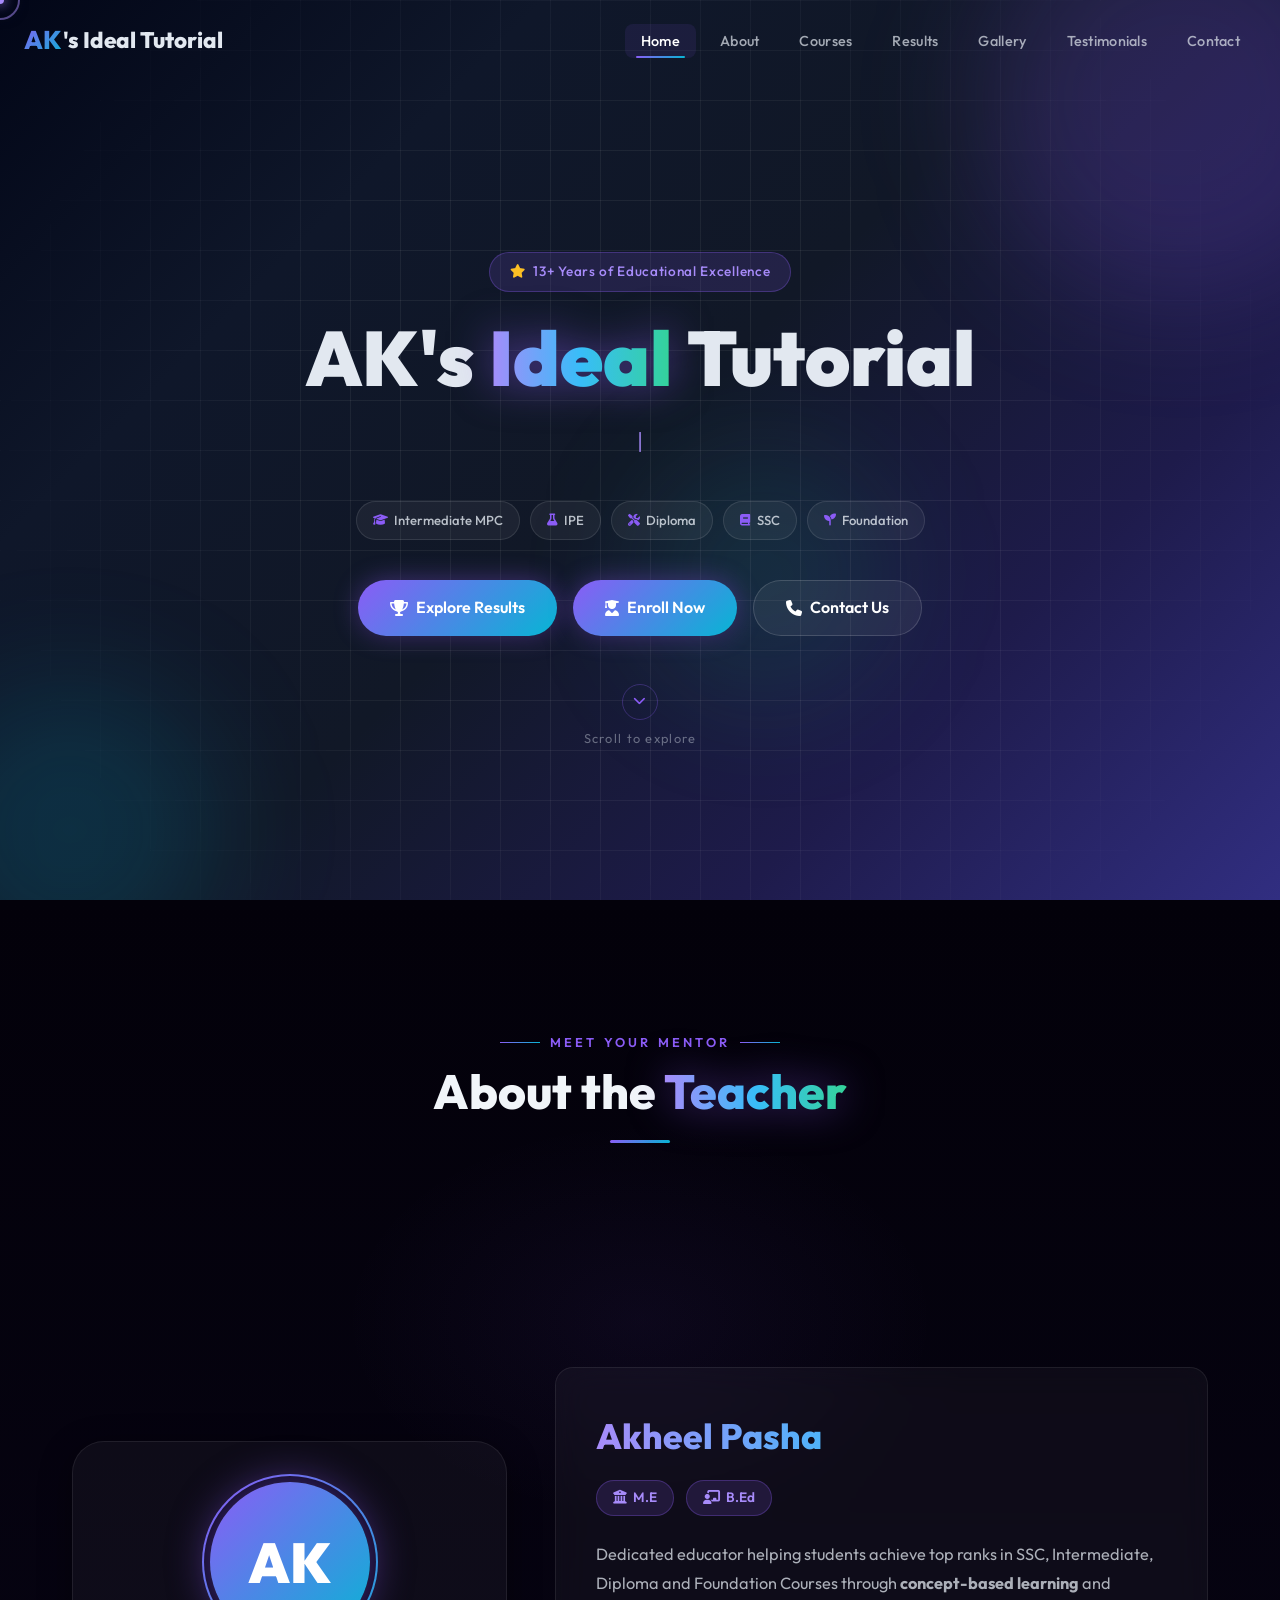
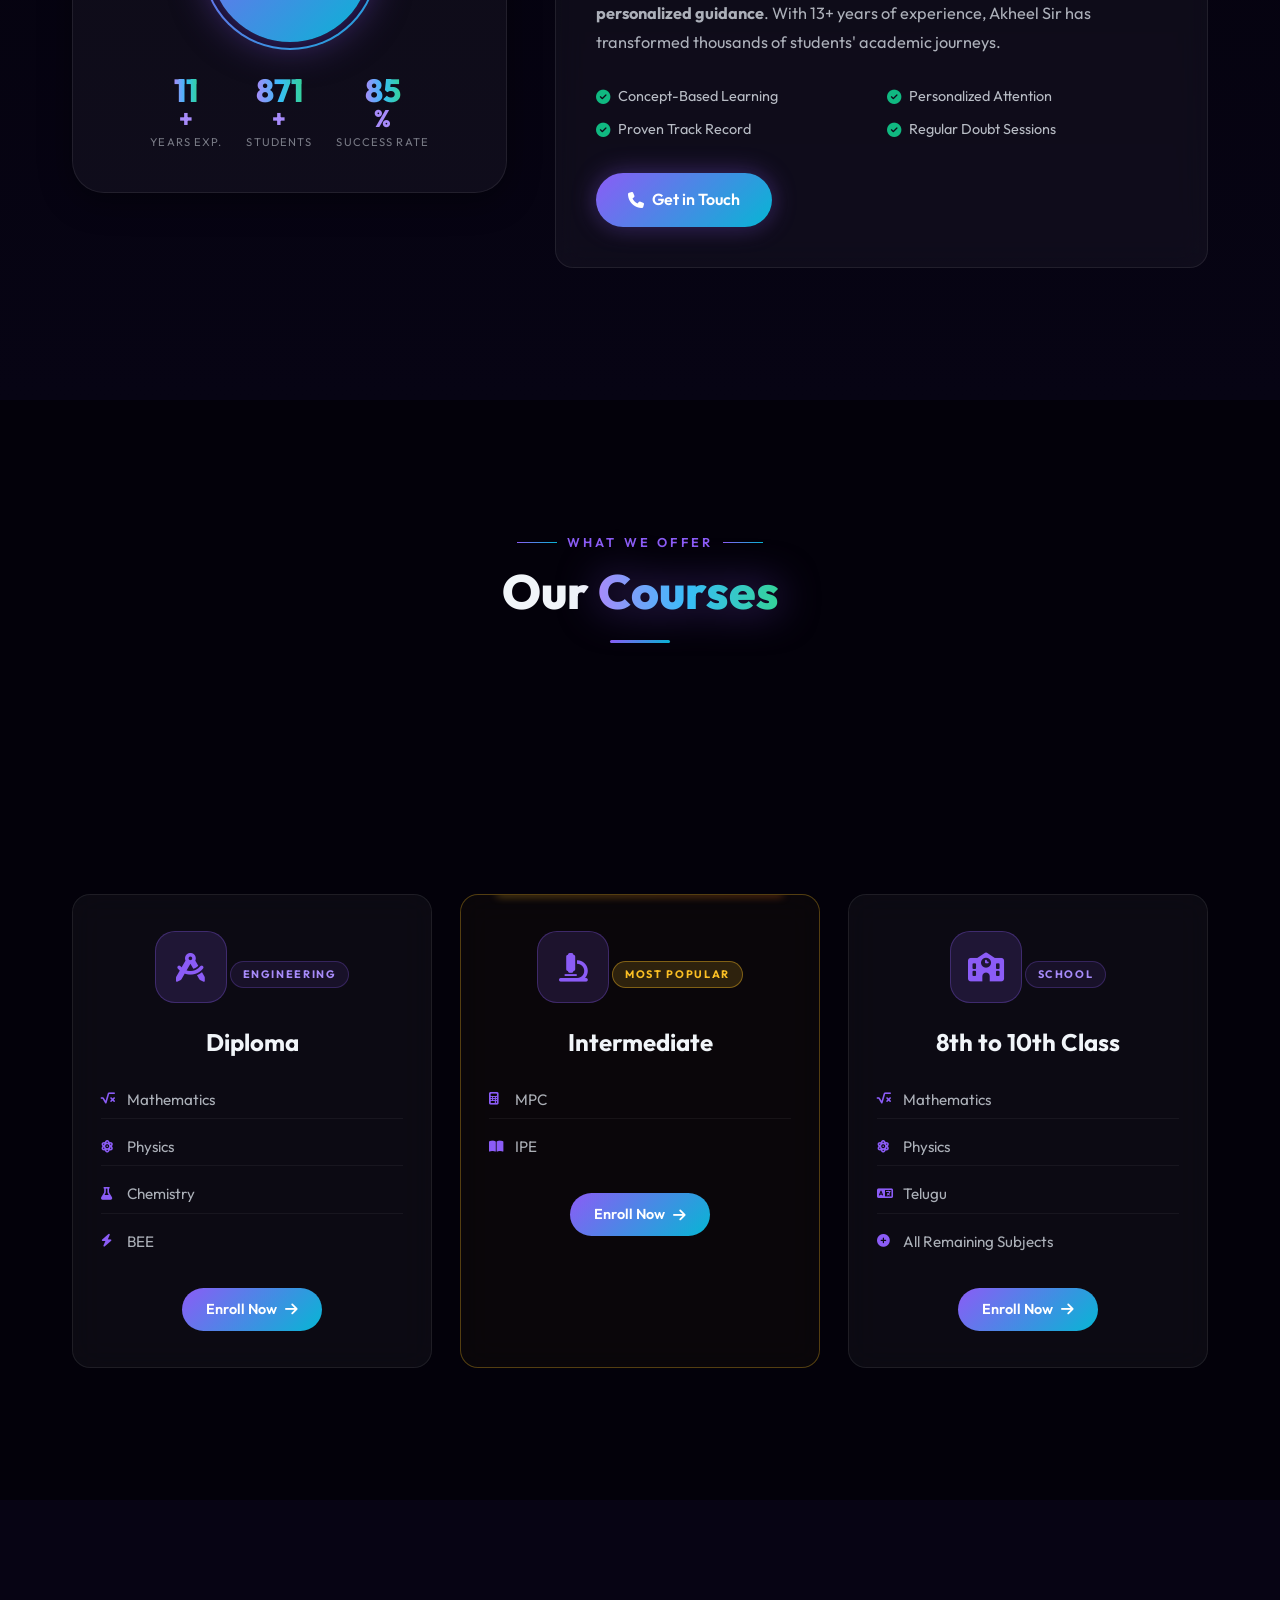
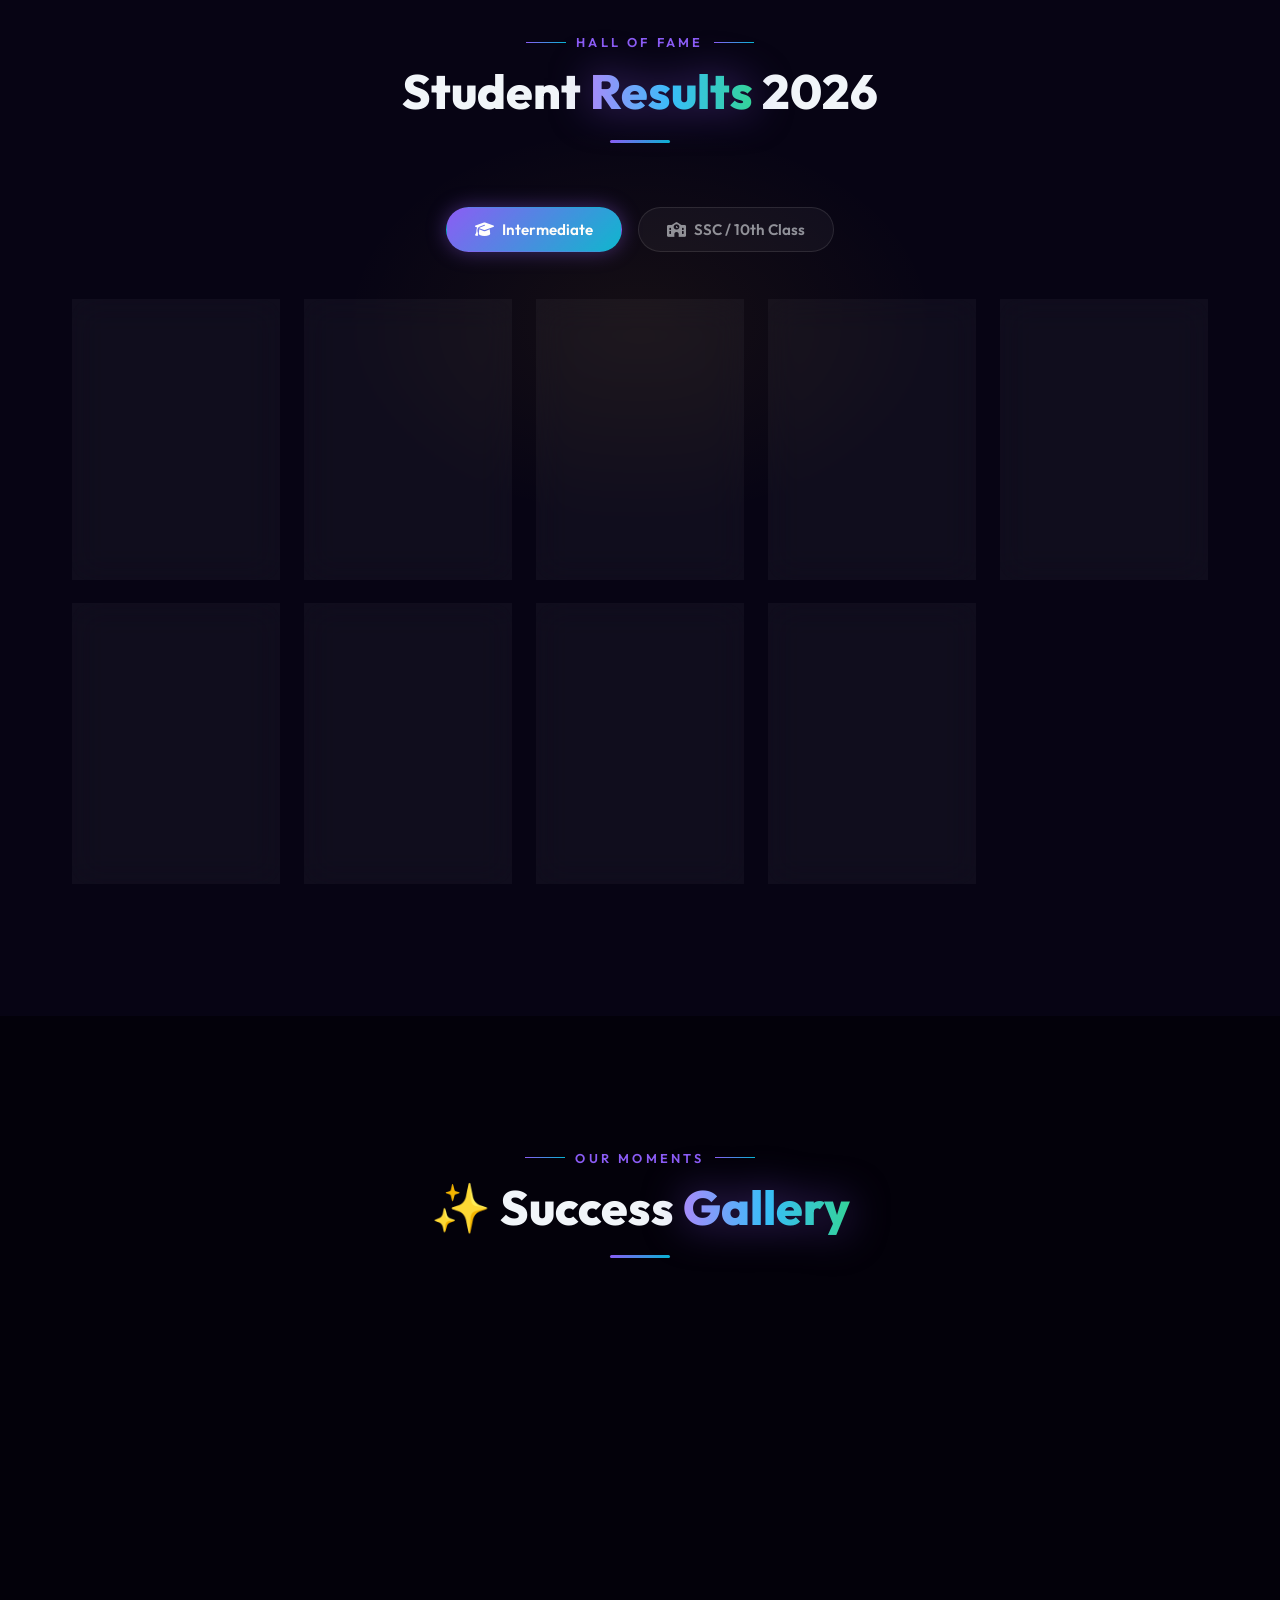
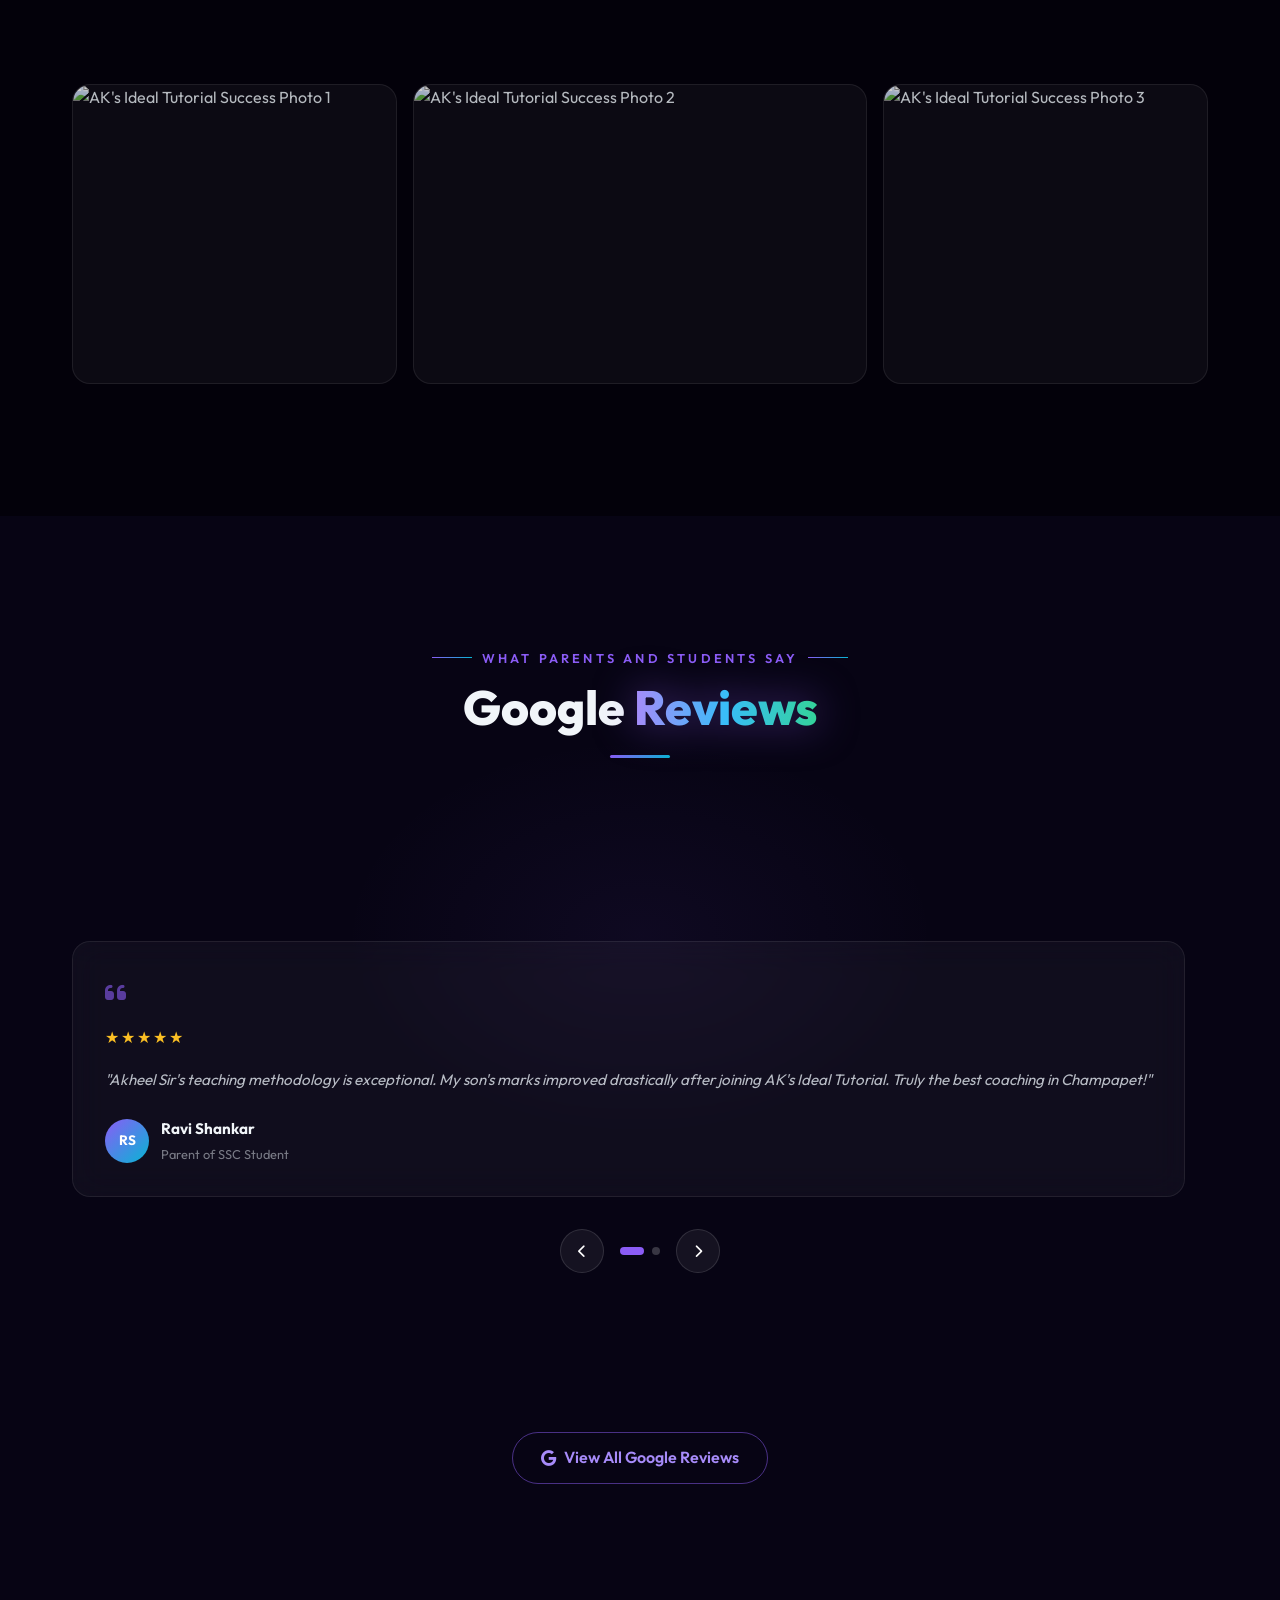
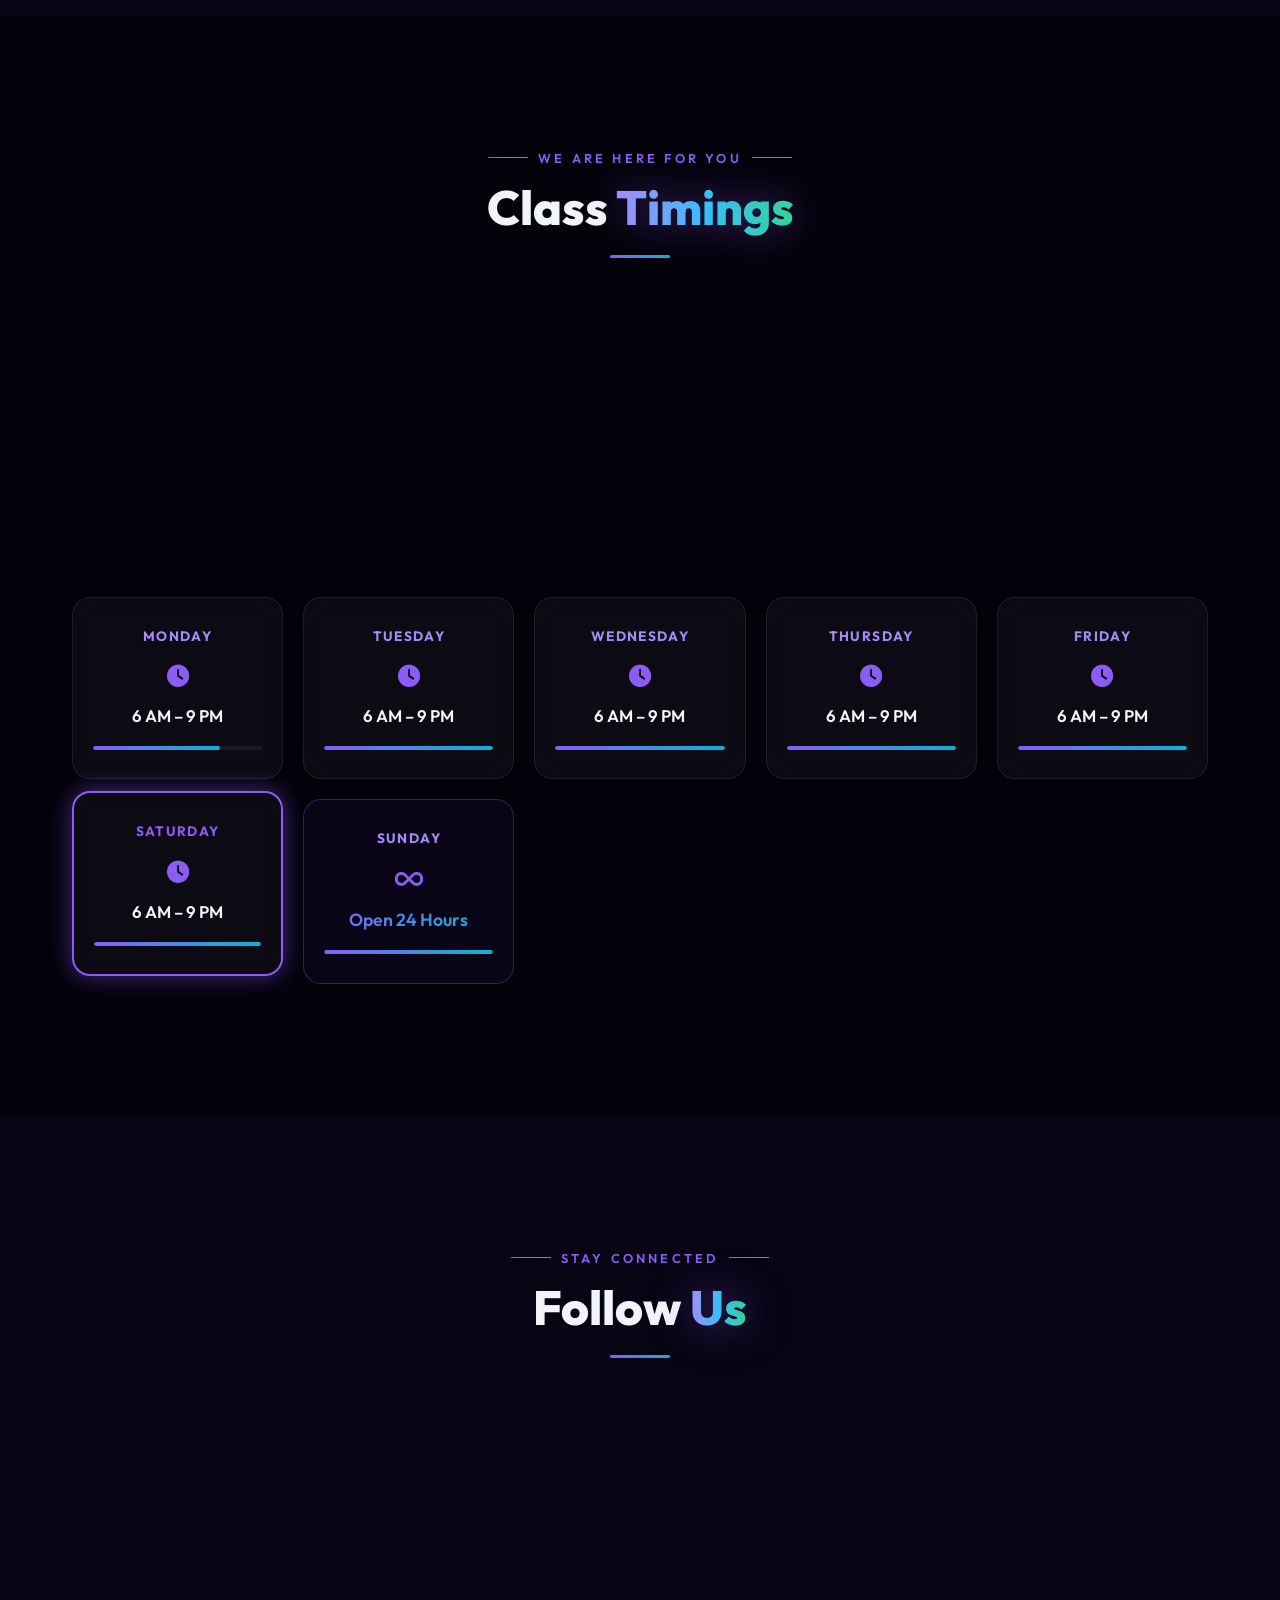
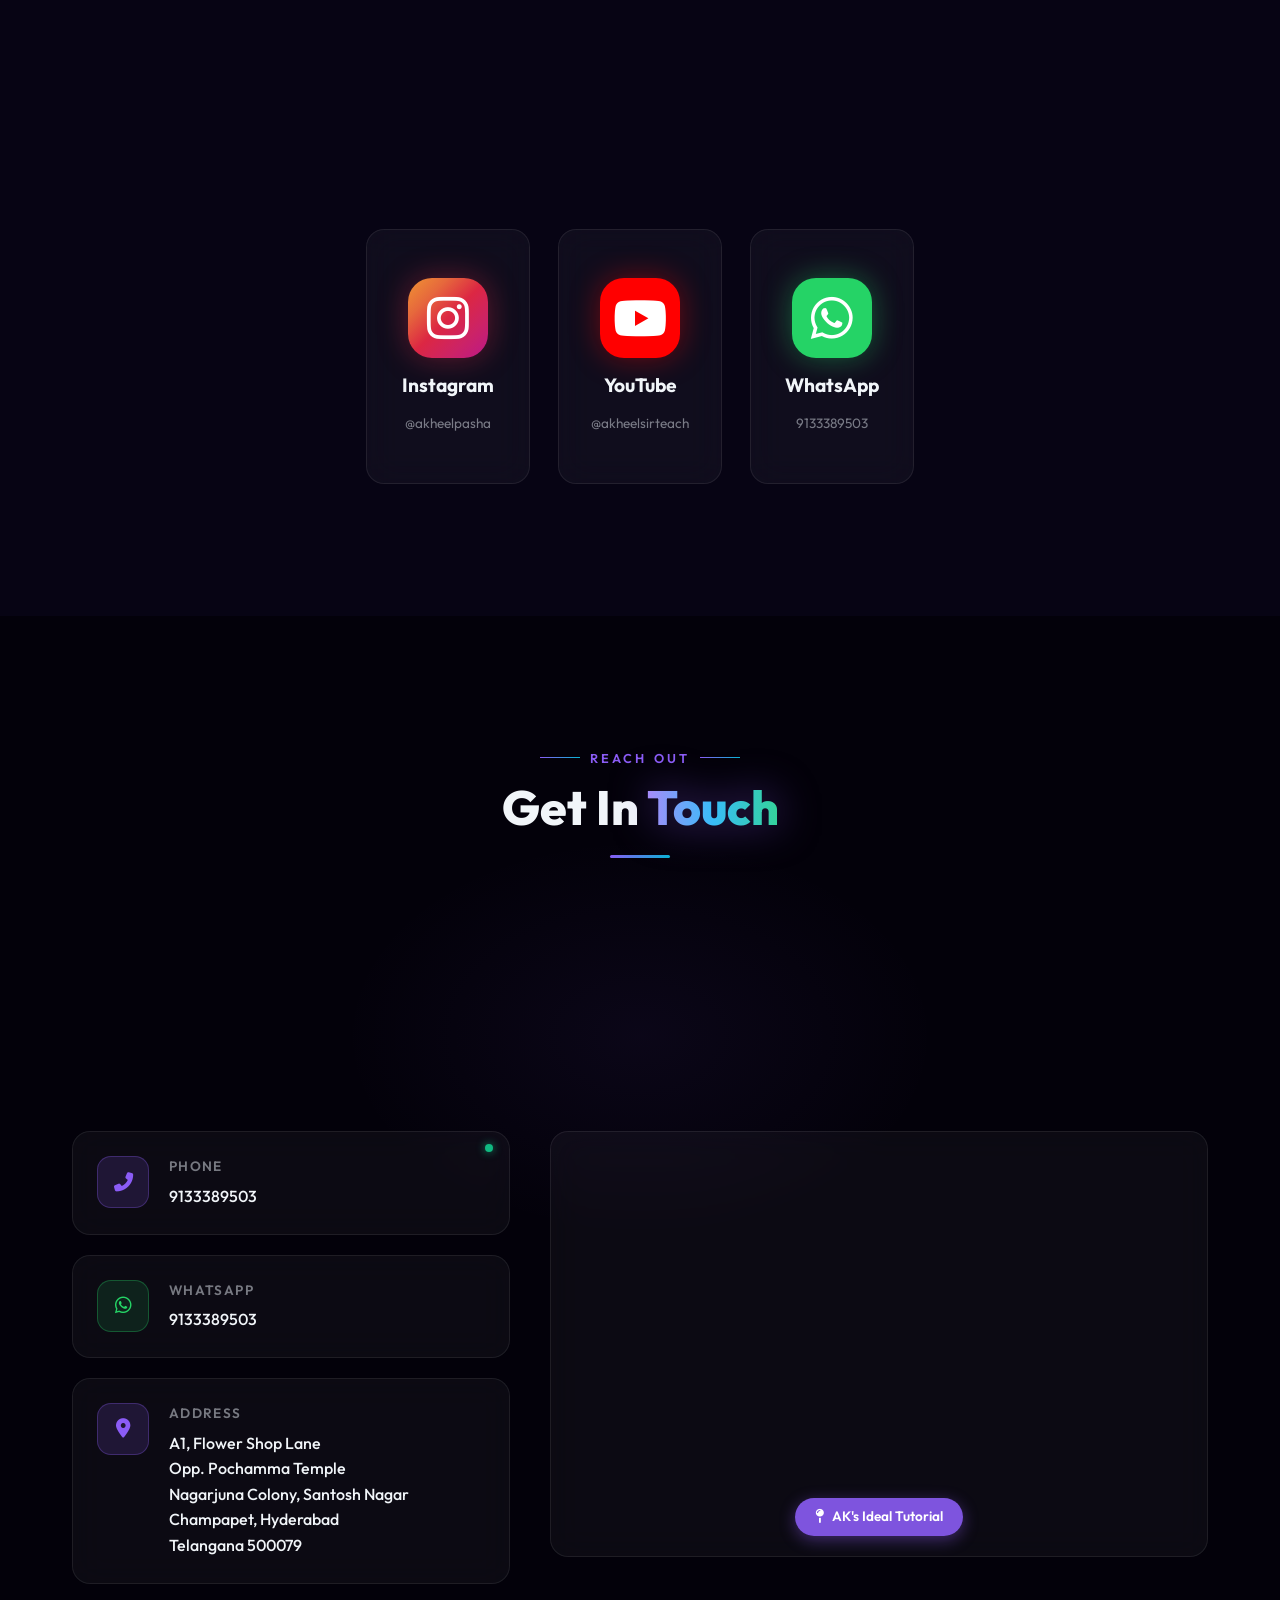
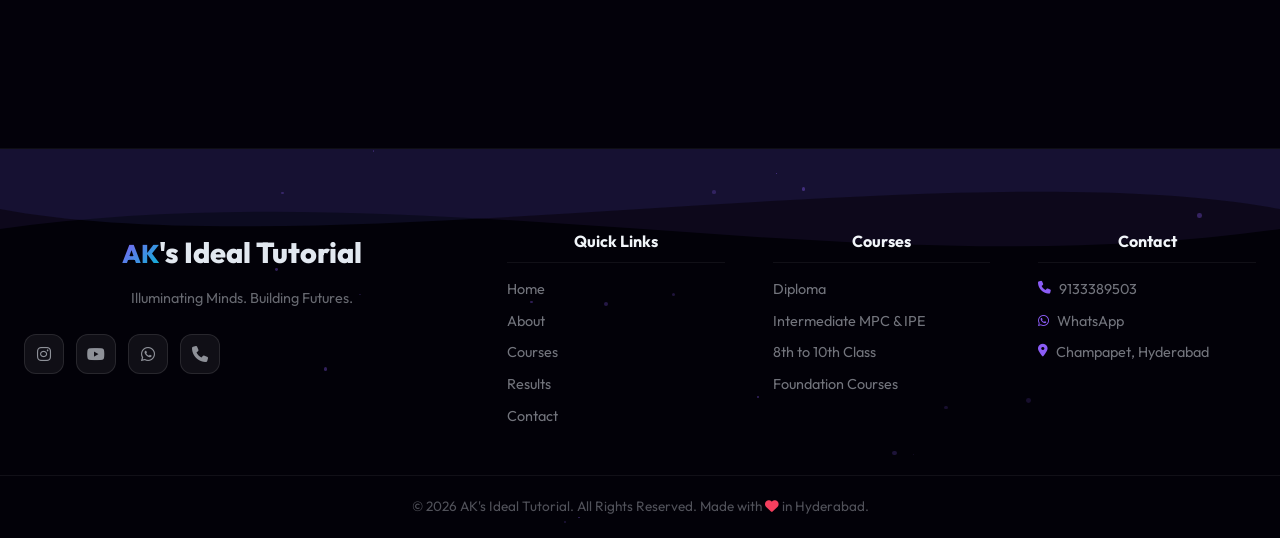
==== commit 15745da0: "Updated website" ====
--- a/index.html
+++ b/index.html
@@ -15,7 +15,9 @@
   <link href="https://fonts.googleapis.com/css2?family=Outfit:wght@300;400;500;600;700;800;900&family=Inter:wght@300;400;500;600;700&family=Playfair+Display:ital,wght@0,700;1,600&display=swap" rel="stylesheet" />
   <link rel="stylesheet" href="https://cdnjs.cloudflare.com/ajax/libs/font-awesome/6.5.0/css/all.min.css" />
   <link rel="stylesheet" href="https://cdnjs.cloudflare.com/ajax/libs/aos/2.3.4/aos.css" />
-  <link rel="stylesheet" href="style.css" />
+  <link rel="stylesheet" href="style.css"> 
+  <link rel="stylesheet" href="enroll.css">
+
 </head>
 <body>
  
@@ -99,15 +101,29 @@
       <div class="spec-tag"><i class="fas fa-seedling"></i> Foundation</div>
     </div>
     <div class="hero-buttons">
-      <a href="#results" class="btn btn-primary magnetic-btn" id="btn-results">
-        <span class="btn-text"><i class="fas fa-trophy"></i> Explore Results</span>
-        <div class="btn-ripple"></div>
-      </a>
-      <a href="#contact" class="btn btn-secondary magnetic-btn" id="btn-contact">
-        <span class="btn-text"><i class="fas fa-phone"></i> Contact Us</span>
-        <div class="btn-ripple"></div>
-      </a>
-    </div>
+
+  <a href="#results" class="btn btn-primary magnetic-btn" id="btn-results">
+    <span class="btn-text">
+      <i class="fas fa-trophy"></i> Explore Results
+    </span>
+    <div class="btn-ripple"></div>
+  </a>
+
+  <a href="enroll.html" class="btn btn-primary magnetic-btn">
+    <span class="btn-text">
+      <i class="fas fa-user-graduate"></i> Enroll Now
+    </span>
+    <div class="btn-ripple"></div>
+  </a>
+
+  <a href="#contact" class="btn btn-secondary magnetic-btn" id="btn-contact">
+    <span class="btn-text">
+      <i class="fas fa-phone"></i> Contact Us
+    </span>
+    <div class="btn-ripple"></div>
+  </a>
+
+</div>
     <div class="scroll-indicator">
       <div class="scroll-arrow"><i class="fas fa-chevron-down"></i></div>
       <span>Scroll to explore</span>
@@ -733,5 +749,7 @@
 
 <script src="https://cdnjs.cloudflare.com/ajax/libs/aos/2.3.4/aos.js"></script>
 <script src="script.js"></script>
+<script src="enroll.js"></script>
 </body>
 </html>
+    
--- a/style.css
+++ b/style.css
@@ -432,6 +432,7 @@
 }
 
 .mesh-gradient {
+  display: none;
     position: absolute;
     inset: 0;
     width: 100%;
@@ -441,6 +442,7 @@
 
 /* FIXED MOUSE GLOW */
 .mouse-glow {
+  display: none;
     position: absolute;
     width: 300px;
     height: 300px;
--- a/enroll.css
+++ b/enroll.css
@@ -0,0 +1,760 @@
+/* 
+  AK's Ideal Tutorials - Admission System Styles
+  Aesthetics: Deep dark mode, vibrant glowing gradients, glassmorphism, mobile-first responsiveness.
+*/
+
+@import url('https://fonts.googleapis.com/css2?family=Outfit:wght@300;400;500;600;700;800&family=Plus+Jakarta+Sans:wght@300;400;500;600;700;800&display=swap');
+
+
+:root {
+  /* Colors */
+  --color-primary: #6366f1; /* Indigo */
+  --color-primary-rgb: 99, 102, 241;
+  --color-secondary: #a855f7; /* Purple */
+  --color-secondary-rgb: 168, 85, 247;
+  --color-accent: #06b6d4; /* Cyan */
+  --color-success: #10b981; /* Emerald */
+  --color-danger: #ef4444; /* Rose */
+  
+  /* Dark Mode Palette */
+  --bg-main: #090d16;
+  --bg-gradient: radial-gradient(circle at 50% 0%, #151c33 0%, #090d16 100%);
+  --bg-glass: rgba(15, 23, 42, 0.55);
+  --bg-glass-hover: rgba(15, 23, 42, 0.7);
+  --bg-glass-input: rgba(255, 255, 255, 0.04);
+  
+  /* Borders & Shadows */
+  --border-glass: rgba(255, 255, 255, 0.08);
+  --border-glass-focus: rgba(99, 102, 241, 0.4);
+  --shadow-neon: 0 0 20px rgba(99, 102, 241, 0.15);
+  --shadow-neon-strong: 0 0 30px rgba(99, 102, 241, 0.4);
+  --shadow-glass: 0 8px 32px 0 rgba(0, 0, 0, 0.37);
+  
+  /* Typography */
+  --font-display: 'Outfit', -apple-system, BlinkMacSystemFont, "Segoe UI", Roboto, sans-serif;
+  --font-body: 'Plus Jakarta Sans', -apple-system, BlinkMacSystemFont, "Segoe UI", Roboto, sans-serif;
+  
+  /* Spacing & Border Radius */
+  --radius-lg: 18px;
+  --radius-md: 12px;
+  --radius-sm: 8px;
+  
+  /* Transitions */
+  --transition-fast: 0.2s cubic-bezier(0.4, 0, 0.2, 1);
+  --transition-normal: 0.3s cubic-bezier(0.4, 0, 0.2, 1);
+  --transition-bounce: 0.5s cubic-bezier(0.34, 1.56, 0.64, 1);
+}
+
+/* Base Reset & Reset Customizations */
+*, *::before, *::after {
+  box-sizing: border-box;
+  margin: 0;
+  padding: 0;
+}
+
+html {
+  scroll-behavior: smooth;
+  font-size: 16px;
+  -webkit-tap-highlight-color: transparent;
+}
+
+body {
+  font-family: var(--font-body);
+  background: var(--bg-gradient);
+  background-color: var(--bg-main);
+  color: #f3f4f6;
+  min-height: 100vh;
+  overflow-x: hidden;
+  line-height: 1.6;
+}
+
+/* Utility Animations */
+@keyframes fadeIn {
+  from { opacity: 0; }
+  to { opacity: 1; }
+}
+
+@keyframes scaleUp {
+  from { opacity: 0; transform: scale(0.9) translateY(20px); }
+  to { opacity: 1; transform: scale(1) translateY(0); }
+}
+
+@keyframes float {
+  0% { transform: translateY(0px) rotate(0deg); }
+  50% { transform: translateY(-10px) rotate(2deg); }
+  100% { transform: translateY(0px) rotate(0deg); }
+}
+
+@keyframes pulse-glow {
+  0%, 100% { box-shadow: 0 0 15px rgba(99, 102, 241, 0.3); }
+  50% { box-shadow: 0 0 25px rgba(168, 85, 247, 0.5); }
+}
+
+@keyframes spin {
+  0% { transform: rotate(0deg); }
+  100% { transform: rotate(360deg); }
+}
+
+@keyframes drawCheckmark {
+  0% { stroke-dashoffset: 48; }
+  100% { stroke-dashoffset: 0; }
+}
+
+/* Landing Page Structure */
+.container {
+  max-width: 1200px;
+  margin: 0 auto;
+  padding: 1.5rem;
+  display: flex;
+  flex-direction: column;
+  min-height: 100vh;
+  justify-content: space-between;
+}
+
+header {
+  display: flex;
+  justify-content: space-between;
+  align-items: center;
+  padding: 1rem 0;
+}
+
+.logo {
+  font-family: var(--font-display);
+  font-weight: 800;
+  font-size: 1.5rem;
+  background: linear-gradient(135deg, #fff 30%, var(--color-primary) 100%);
+  -webkit-background-clip: text;
+  -webkit-text-fill-color: transparent;
+  display: flex;
+  align-items: center;
+  gap: 0.5rem;
+  text-decoration: none;
+}
+
+.logo-dot {
+  width: 8px;
+  height: 8px;
+  border-radius: 50%;
+  background: var(--color-secondary);
+  display: inline-block;
+  box-shadow: 0 0 10px var(--color-secondary);
+}
+
+/* Main Hero Section */
+.hero {
+  flex-grow: 1;
+  display: flex;
+  flex-direction: column;
+  justify-content: center;
+  align-items: center;
+  text-align: center;
+  padding: 3rem 0;
+  position: relative;
+}
+ 
+
+.hero-tagline {
+  font-family: var(--font-display);
+  font-size: 0.9rem;
+  font-weight: 600;
+  text-transform: uppercase;
+  letter-spacing: 0.15em;
+  color: var(--color-accent);
+  margin-bottom: 1.5rem;
+  background: rgba(6, 182, 212, 0.1);
+  padding: 0.5rem 1rem;
+  border-radius: 20px;
+  border: 1px solid rgba(6, 182, 212, 0.15);
+}
+
+.hero-title {
+  font-family: var(--font-display);
+  font-size: 2.75rem;
+  font-weight: 800;
+  line-height: 1.15;
+  margin-bottom: 1.5rem;
+  letter-spacing: -0.02em;
+}
+
+.hero-title span {
+  background: linear-gradient(to right, var(--color-primary), var(--color-secondary));
+  -webkit-background-clip: text;
+  -webkit-text-fill-color: transparent;
+}
+
+.hero-subtitle {
+  font-size: 1.1rem;
+  color: var(--text-secondary);
+  max-width: 600px;
+  margin-bottom: 2.5rem;
+  font-weight: 400;
+}
+
+/* Primary Button Design */
+.btn-enroll {
+  position: relative;
+  font-family: var(--font-display);
+  font-size: 1.1rem;
+  font-weight: 700;
+  color: white;
+  background: linear-gradient(135deg, var(--color-primary) 0%, var(--color-secondary) 100%);
+  border: none;
+  padding: 1.1rem 2.5rem;
+  border-radius: var(--radius-lg);
+  cursor: pointer;
+  outline: none;
+  transition: var(--transition-normal);
+  box-shadow: 0 4px 15px rgba(99, 102, 241, 0.3);
+  overflow: hidden;
+  display: inline-flex;
+  align-items: center;
+  gap: 0.75rem;
+  animation: pulse-glow 3s infinite;
+}
+
+.btn-enroll::before {
+  content: '';
+  position: absolute;
+  top: 0;
+  left: -100%;
+  width: 100%;
+  height: 100%;
+  background: linear-gradient(
+    90deg,
+    transparent,
+    rgba(255, 255, 255, 0.25),
+    transparent
+  );
+  transition: 0.5s;
+}
+
+.btn-enroll:hover {
+  transform: translateY(-3px) scale(1.02);
+  box-shadow: var(--shadow-neon-strong);
+}
+
+.btn-enroll:hover::before {
+  left: 100%;
+}
+
+.btn-enroll:active {
+  transform: translateY(-1px);
+}
+
+.btn-enroll svg {
+  transition: var(--transition-bounce);
+}
+
+.btn-enroll:hover svg {
+  transform: translateX(4px);
+}
+
+/* Features Grid */
+.features {
+  display: grid;
+  grid-template-columns: 1fr;
+  gap: 1.5rem;
+  width: 100%;
+  max-width: 900px;
+  margin-top: 3rem;
+}
+
+.feature-card {
+  background: var(--bg-glass);
+  backdrop-filter: blur(12px);
+  -webkit-backdrop-filter: blur(12px);
+  border: 1px solid var(--border-glass);
+  padding: 1.5rem;
+  border-radius: var(--radius-md);
+  text-align: left;
+  transition: var(--transition-normal);
+  display: flex;
+  gap: 1rem;
+  align-items: flex-start;
+}
+
+.feature-card:hover {
+  border-color: rgba(99, 102, 241, 0.25);
+  background: var(--bg-glass-hover);
+  transform: translateY(-2px);
+}
+
+.feature-icon-wrapper {
+  background: rgba(99, 102, 241, 0.1);
+  padding: 0.75rem;
+  border-radius: var(--radius-sm);
+  color: var(--color-primary);
+  display: flex;
+  align-items: center;
+  justify-content: center;
+  flex-shrink: 0;
+}
+
+.feature-details h3 {
+  font-family: var(--font-display);
+  font-size: 1.15rem;
+  font-weight: 600;
+  margin-bottom: 0.25rem;
+}
+
+.feature-details p {
+  color: var(--text-secondary);
+  font-size: 0.9rem;
+}
+
+/* Footer styling */
+footer {
+  text-align: center;
+  padding: 2rem 0 1rem 0;
+  color: var(--text-muted);
+  font-size: 0.85rem;
+  border-top: 1px solid rgba(255, 255, 255, 0.05);
+  margin-top: 2rem;
+}
+
+/* =========================================
+   POPUP / MODAL GLASSMORPHISM COMPONENT
+   ========================================= */
+.modal-overlay {
+  position: fixed;
+  top: 0;
+  left: 0;
+  right: 0;
+  bottom: 0;
+  background: rgba(5, 8, 16, 0.65);
+  backdrop-filter: blur(8px);
+  -webkit-backdrop-filter: blur(8px);
+  z-index: 1000;
+  display: flex;
+  justify-content: center;
+  align-items: center;
+  opacity: 0;
+  pointer-events: none;
+  transition: opacity var(--transition-normal);
+  padding: 1rem;
+}
+
+.modal-overlay.active {
+  opacity: 1;
+  pointer-events: all;
+}
+
+.modal-container {
+  background: var(--bg-glass);
+  backdrop-filter: blur(25px) saturate(190%);
+  -webkit-backdrop-filter: blur(25px) saturate(190%);
+  border: 1px solid var(--border-glass);
+  box-shadow: var(--shadow-glass);
+  border-radius: var(--radius-lg);
+  width: 100%;
+  max-width: 520px;
+  max-height: 90vh;
+  overflow-y: auto;
+  position: relative;
+  transform: scale(0.92) translateY(20px);
+  transition: transform var(--transition-bounce), opacity var(--transition-normal);
+  opacity: 0;
+  scrollbar-width: thin;
+  scrollbar-color: rgba(255, 255, 255, 0.15) transparent;
+}
+
+.modal-overlay.active .modal-container {
+  transform: scale(1) translateY(0);
+  opacity: 1;
+}
+
+/* Scrollbar customizations */
+.modal-container::-webkit-scrollbar {
+  width: 6px;
+}
+.modal-container::-webkit-scrollbar-track {
+  background: transparent;
+}
+.modal-container::-webkit-scrollbar-thumb {
+  background-color: rgba(255, 255, 255, 0.15);
+  border-radius: 10px;
+}
+
+/* Modal Header */
+.modal-header {
+  padding: 1.75rem 1.75rem 1.25rem 1.75rem;
+  display: flex;
+  justify-content: space-between;
+  align-items: flex-start;
+  border-bottom: 1px solid rgba(255, 255, 255, 0.05);
+}
+
+.modal-title h2 {
+  font-family: var(--font-display);
+  font-size: 1.6rem;
+  font-weight: 700;
+  background: linear-gradient(135deg, #fff 40%, var(--color-accent) 100%);
+  -webkit-background-clip: text;
+  -webkit-text-fill-color: transparent;
+}
+
+.modal-title p {
+  color: var(--text-secondary);
+  font-size: 0.85rem;
+  margin-top: 0.25rem;
+}
+
+.btn-close {
+  background: rgba(255, 255, 255, 0.05);
+  border: 1px solid rgba(255, 255, 255, 0.08);
+  width: 36px;
+  height: 36px;
+  border-radius: 50%;
+  display: flex;
+  align-items: center;
+  justify-content: center;
+  color: var(--text-secondary);
+  cursor: pointer;
+  transition: var(--transition-fast);
+}
+
+.btn-close:hover {
+  background: rgba(255, 255, 255, 0.15);
+  color: white;
+  transform: rotate(90deg);
+}
+
+/* Modal Form Fields */
+.modal-form {
+  padding: 1.75rem;
+}
+
+.form-group {
+  margin-bottom: 1.25rem;
+  position: relative;
+}
+
+.form-label {
+  display: block;
+  font-family: var(--font-display);
+  font-size: 0.85rem;
+  font-weight: 600;
+  color: var(--text-secondary);
+  margin-bottom: 0.5rem;
+  transition: var(--transition-fast);
+}
+
+.form-label span {
+  color: var(--color-danger);
+  margin-left: 2px;
+}
+
+/* Input Fields Styles */
+.input-wrapper {
+  position: relative;
+  display: flex;
+  align-items: center;
+}
+
+.input-icon {
+  position: absolute;
+  left: 1rem;
+  color: var(--text-muted);
+  pointer-events: none;
+  transition: var(--transition-fast);
+  display: flex;
+  align-items: center;
+  justify-content: center;
+}
+
+.form-input {
+  width: 100%;
+  padding: 0.9rem 1rem 0.9rem 2.75rem;
+  background: var(--bg-glass-input);
+  border: 1px solid var(--border-glass);
+  border-radius: var(--radius-md);
+  font-family: var(--font-body);
+  font-size: 0.95rem;
+  color: white;
+  outline: none;
+  transition: var(--transition-normal);
+}
+
+/* Select overrides styling */
+select.form-input {
+  appearance: none;
+  cursor: pointer;
+  padding-right: 2.5rem;
+  color-scheme: dark; /* Makes dropdown menus dark in modern browsers */
+}
+
+/* Dropdown arrow custom design */
+.select-arrow {
+  position: absolute;
+  right: 1rem;
+  color: var(--text-muted);
+  pointer-events: none;
+}
+
+.form-textarea {
+  resize: vertical;
+  min-height: 90px;
+  max-height: 180px;
+}
+
+/* Inputs States */
+.form-input:focus {
+  border-color: var(--color-primary);
+  background: rgba(15, 23, 42, 0.7);
+  box-shadow: 0 0 12px rgba(99, 102, 241, 0.2);
+}
+
+.form-input:focus ~ .input-icon {
+  color: var(--color-primary);
+}
+
+.form-group.focused .form-label {
+  color: var(--color-primary);
+}
+
+/* Form Validation Alert message styling */
+.error-message {
+  display: flex;
+  align-items: center;
+  gap: 0.25rem;
+  color: var(--color-danger);
+  font-size: 0.75rem;
+  margin-top: 0.35rem;
+  font-weight: 500;
+  opacity: 0;
+  transform: translateY(-5px);
+  transition: var(--transition-normal);
+  height: 0;
+  overflow: hidden;
+}
+
+.error-message.active {
+  opacity: 1;
+  transform: translateY(0);
+  height: auto;
+  margin-bottom: 0.25rem;
+}
+
+.form-input.invalid {
+  border-color: var(--color-danger);
+  box-shadow: 0 0 10px rgba(239, 68, 68, 0.15);
+}
+
+/* Primary Form Action Button */
+.btn-submit {
+  width: 100%;
+  font-family: var(--font-display);
+  font-weight: 700;
+  font-size: 1.05rem;
+  color: white;
+  background: linear-gradient(135deg, var(--color-primary) 0%, var(--color-secondary) 100%);
+  border: none;
+  padding: 1.1rem;
+  border-radius: var(--radius-md);
+  cursor: pointer;
+  transition: var(--transition-normal);
+  display: flex;
+  align-items: center;
+  justify-content: center;
+  gap: 0.75rem;
+  margin-top: 1.75rem;
+  box-shadow: 0 4px 12px rgba(99, 102, 241, 0.25);
+}
+
+.btn-submit:hover:not(:disabled) {
+  transform: translateY(-2px);
+  box-shadow: var(--shadow-neon-strong);
+}
+
+.btn-submit:active:not(:disabled) {
+  transform: translateY(0);
+}
+
+.btn-submit:disabled {
+  opacity: 0.7;
+  cursor: not-allowed;
+}
+
+/* =========================================
+   SUCCESS / LOADING STATE OVERLAY
+   ========================================= */
+.status-overlay {
+  position: absolute;
+  top: 0;
+  left: 0;
+  width: 100%;
+  height: 100%;
+  background: rgba(9, 13, 22, 0.95);
+  backdrop-filter: blur(10px);
+  z-index: 10;
+  display: flex;
+  flex-direction: column;
+  align-items: center;
+  justify-content: center;
+  padding: 2rem;
+  text-align: center;
+  opacity: 0;
+  pointer-events: none;
+  transition: opacity var(--transition-normal);
+}
+
+.status-overlay.active {
+  opacity: 1;
+  pointer-events: all;
+}
+
+/* Spinner Animation */
+.spinner-container {
+  position: relative;
+  width: 80px;
+  height: 80px;
+  margin-bottom: 1.5rem;
+}
+
+.spinner {
+  width: 100%;
+  height: 100%;
+  border: 4px solid rgba(255, 255, 255, 0.05);
+  border-top: 4px solid var(--color-primary);
+  border-right: 4px solid var(--color-secondary);
+  border-radius: 50%;
+  animation: spin 1s cubic-bezier(0.55, 0.085, 0.68, 0.53) infinite;
+}
+
+/* Checkmark SVG Animation */
+.success-checkmark {
+  position: absolute;
+  top: 50%;
+  left: 50%;
+  transform: translate(-50%, -50%);
+  width: 44px;
+  height: 44px;
+  opacity: 0;
+  transition: opacity var(--transition-fast);
+}
+
+.success-checkmark svg {
+  width: 100%;
+  height: 100%;
+}
+
+.checkmark-circle {
+  stroke-dasharray: 166;
+  stroke-dashoffset: 166;
+  stroke-width: 3;
+  stroke-miterlimit: 10;
+  stroke: var(--color-success);
+  fill: none;
+}
+
+.checkmark-check {
+  transform-origin: 50% 50%;
+  stroke-dasharray: 48;
+  stroke-dashoffset: 48;
+  stroke-width: 4;
+  stroke: var(--color-success);
+  fill: none;
+}
+
+/* Success Active Phase Styles */
+.status-overlay.success .spinner {
+  animation: none;
+  border-color: var(--color-success);
+  transition: border-color var(--transition-normal);
+}
+
+.status-overlay.success .success-checkmark {
+  opacity: 1;
+}
+
+.status-overlay.success .checkmark-check {
+  animation: drawCheckmark 0.4s cubic-bezier(0.65, 0, 0.45, 1) 0.2s forwards;
+}
+
+.status-title {
+  font-family: var(--font-display);
+  font-size: 1.4rem;
+  font-weight: 700;
+  margin-bottom: 0.5rem;
+  background: linear-gradient(135deg, #fff, var(--text-secondary));
+  -webkit-background-clip: text;
+  -webkit-text-fill-color: transparent;
+}
+
+.status-subtitle {
+  color: var(--text-secondary);
+  font-size: 0.9rem;
+  max-width: 250px;
+}
+
+/* =========================================
+   RESPONSIVE MEDIA QUERIES
+   ========================================= */
+
+/* Tablets / Medium Viewports */
+@media (min-width: 640px) {
+  .hero-title {
+    font-size: 3.5rem;
+  }
+  
+  .hero-subtitle {
+    font-size: 1.2rem;
+  }
+  
+  .features {
+    grid-template-columns: repeat(3, 1fr);
+    gap: 1rem;
+  }
+  
+  .feature-card {
+    flex-direction: column;
+    text-align: center;
+    align-items: center;
+    padding: 1.75rem 1.25rem;
+  }
+  
+  .modal-container {
+    max-height: 85vh;
+  }
+}
+
+/* Desktops / Large Viewports */
+@media (min-width: 1024px) {
+  .hero-title {
+    font-size: 4rem;
+  }
+  
+  .container {
+    padding: 2rem;
+  }
+  
+  header {
+    padding: 1.5rem 0;
+  }
+}
+
+/* Extra accessibility - High contrast support & reduce animations preferences */
+@media (prefers-reduced-motion: reduce) {
+  body, .btn-enroll, .modal-overlay, .modal-container, .btn-close, .form-input, .error-message, .status-overlay, .spinner {
+    transition: none !important;
+    animation: none !important;
+  }
+  .orb-1, .orb-2 {
+    display: none;
+  }
+}
+
+
+ 
+
+
+
+body {
+  background: var(--clr-bg);
+  color: #e2e8f0;
+  font-family: var(--font-main);
+  overflow-x: hidden;
+  cursor: none;
+  -webkit-font-smoothing: antialiased;
+  -moz-osx-font-smoothing: grayscale;
+}
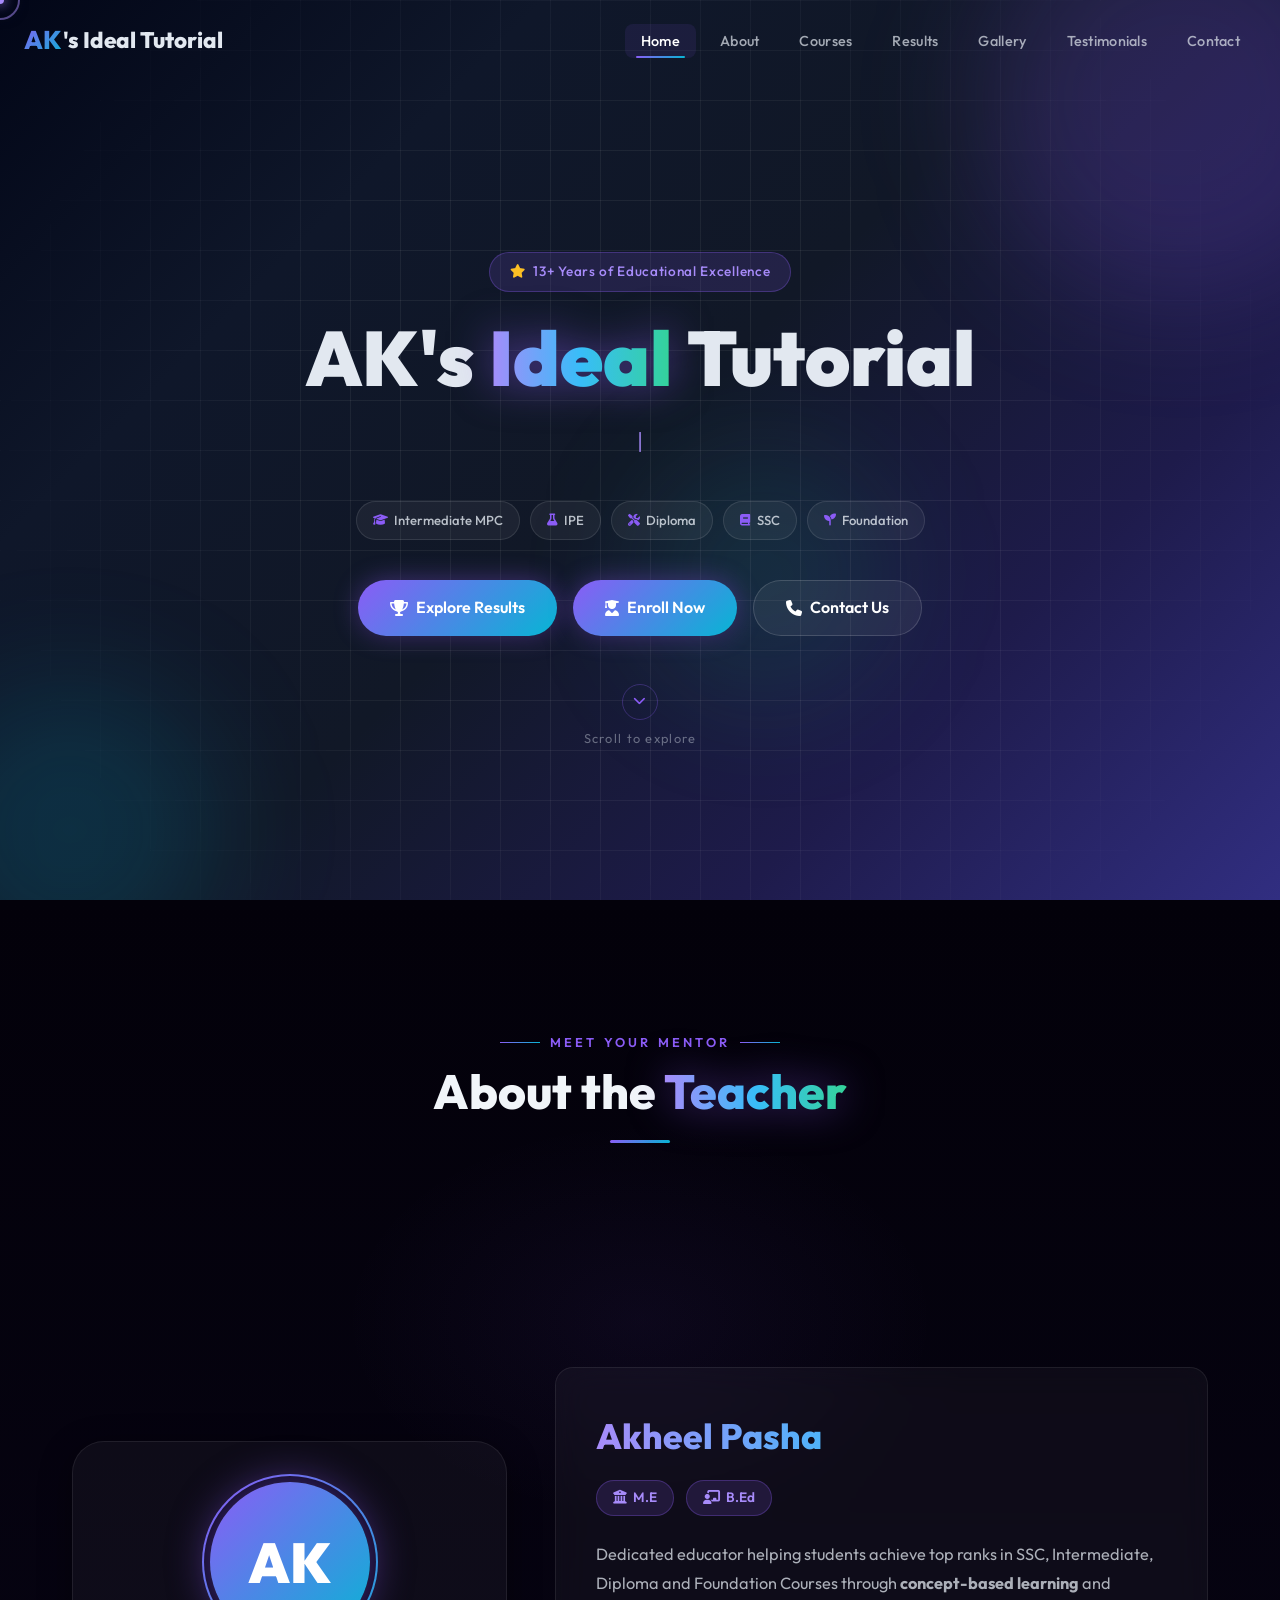
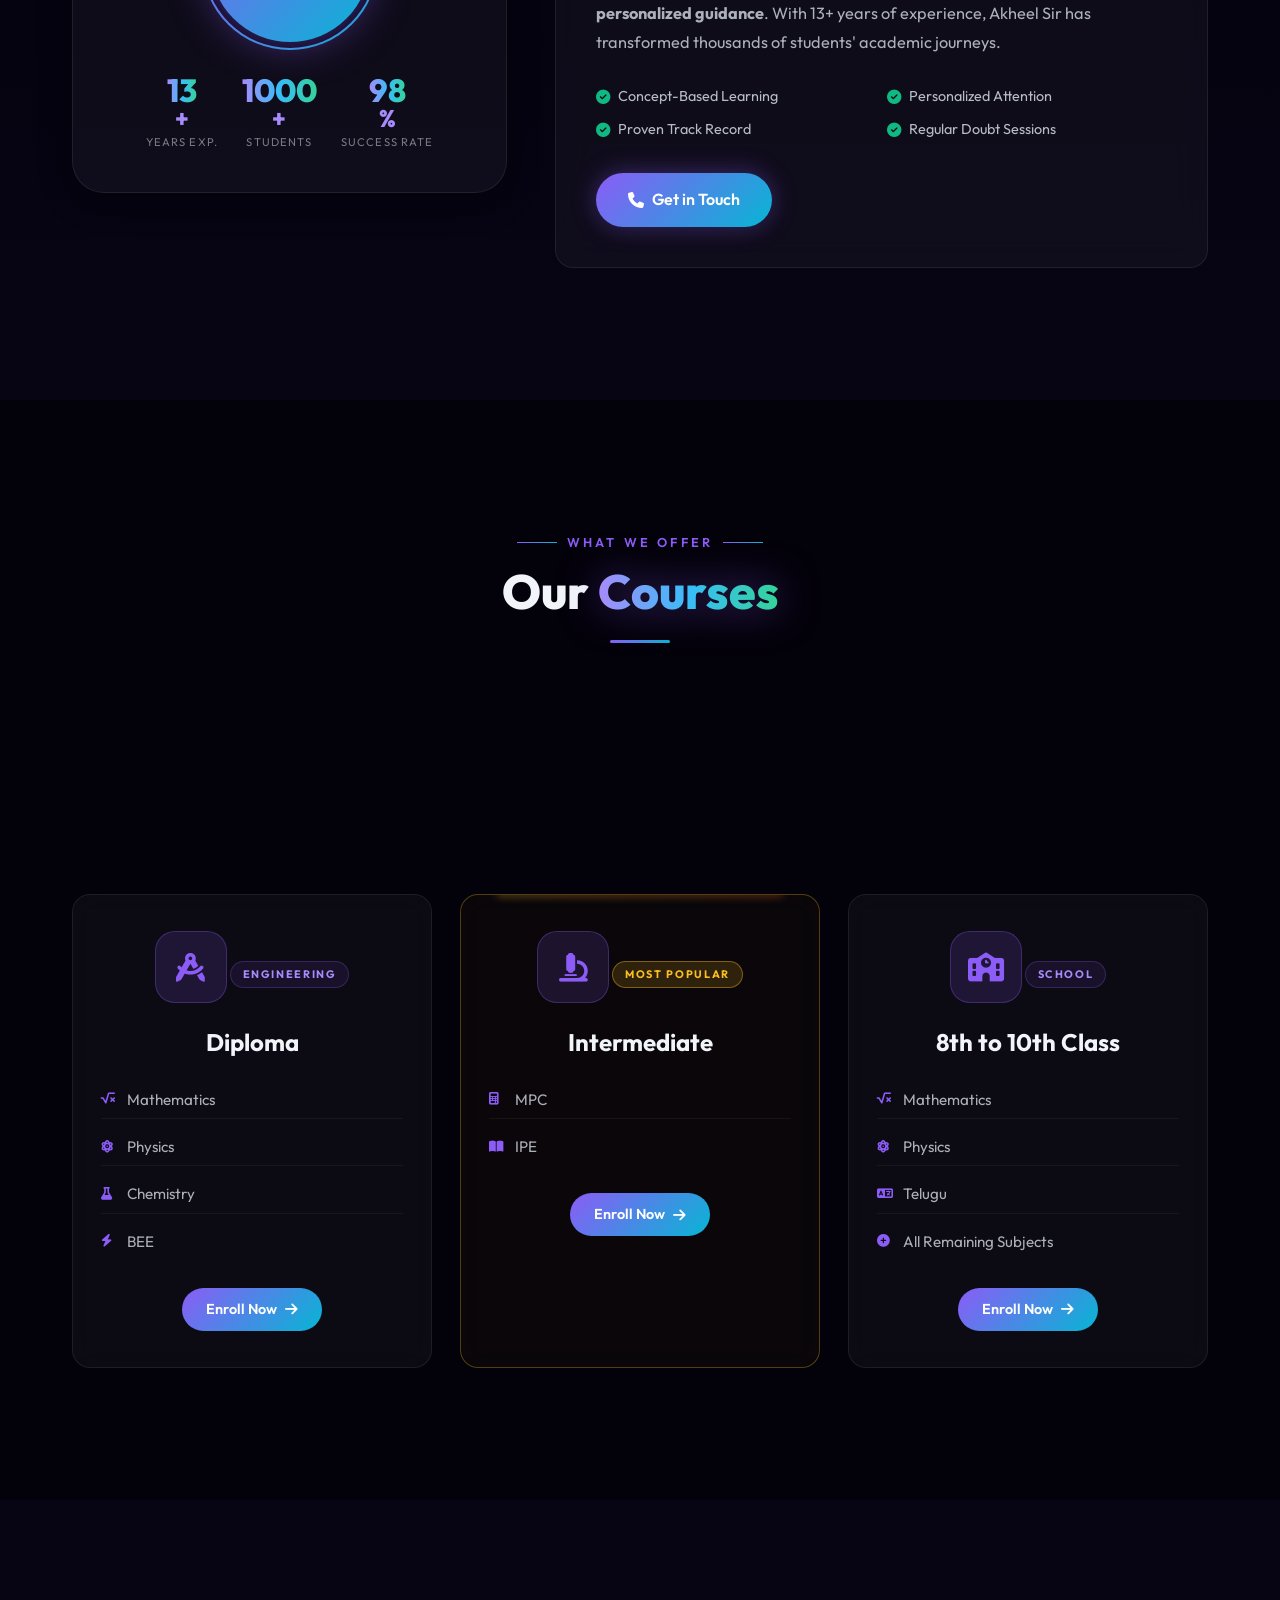
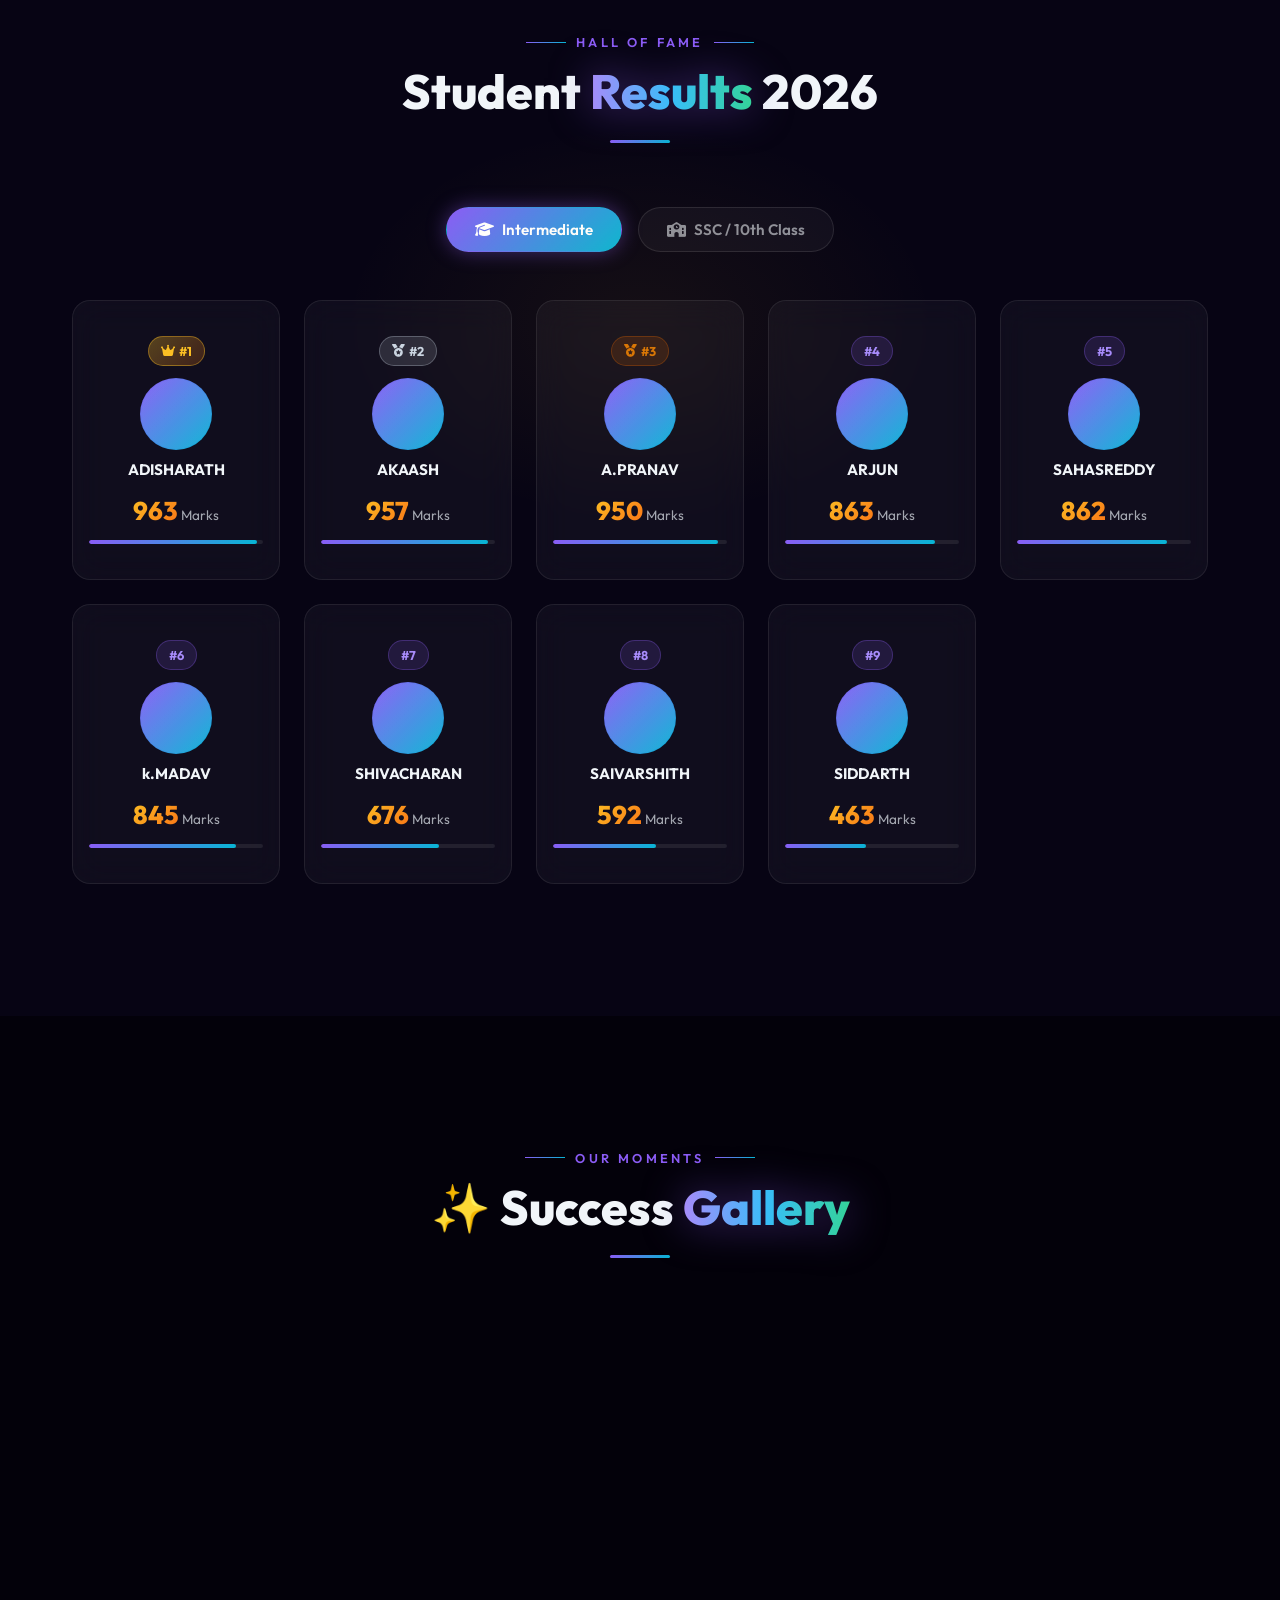
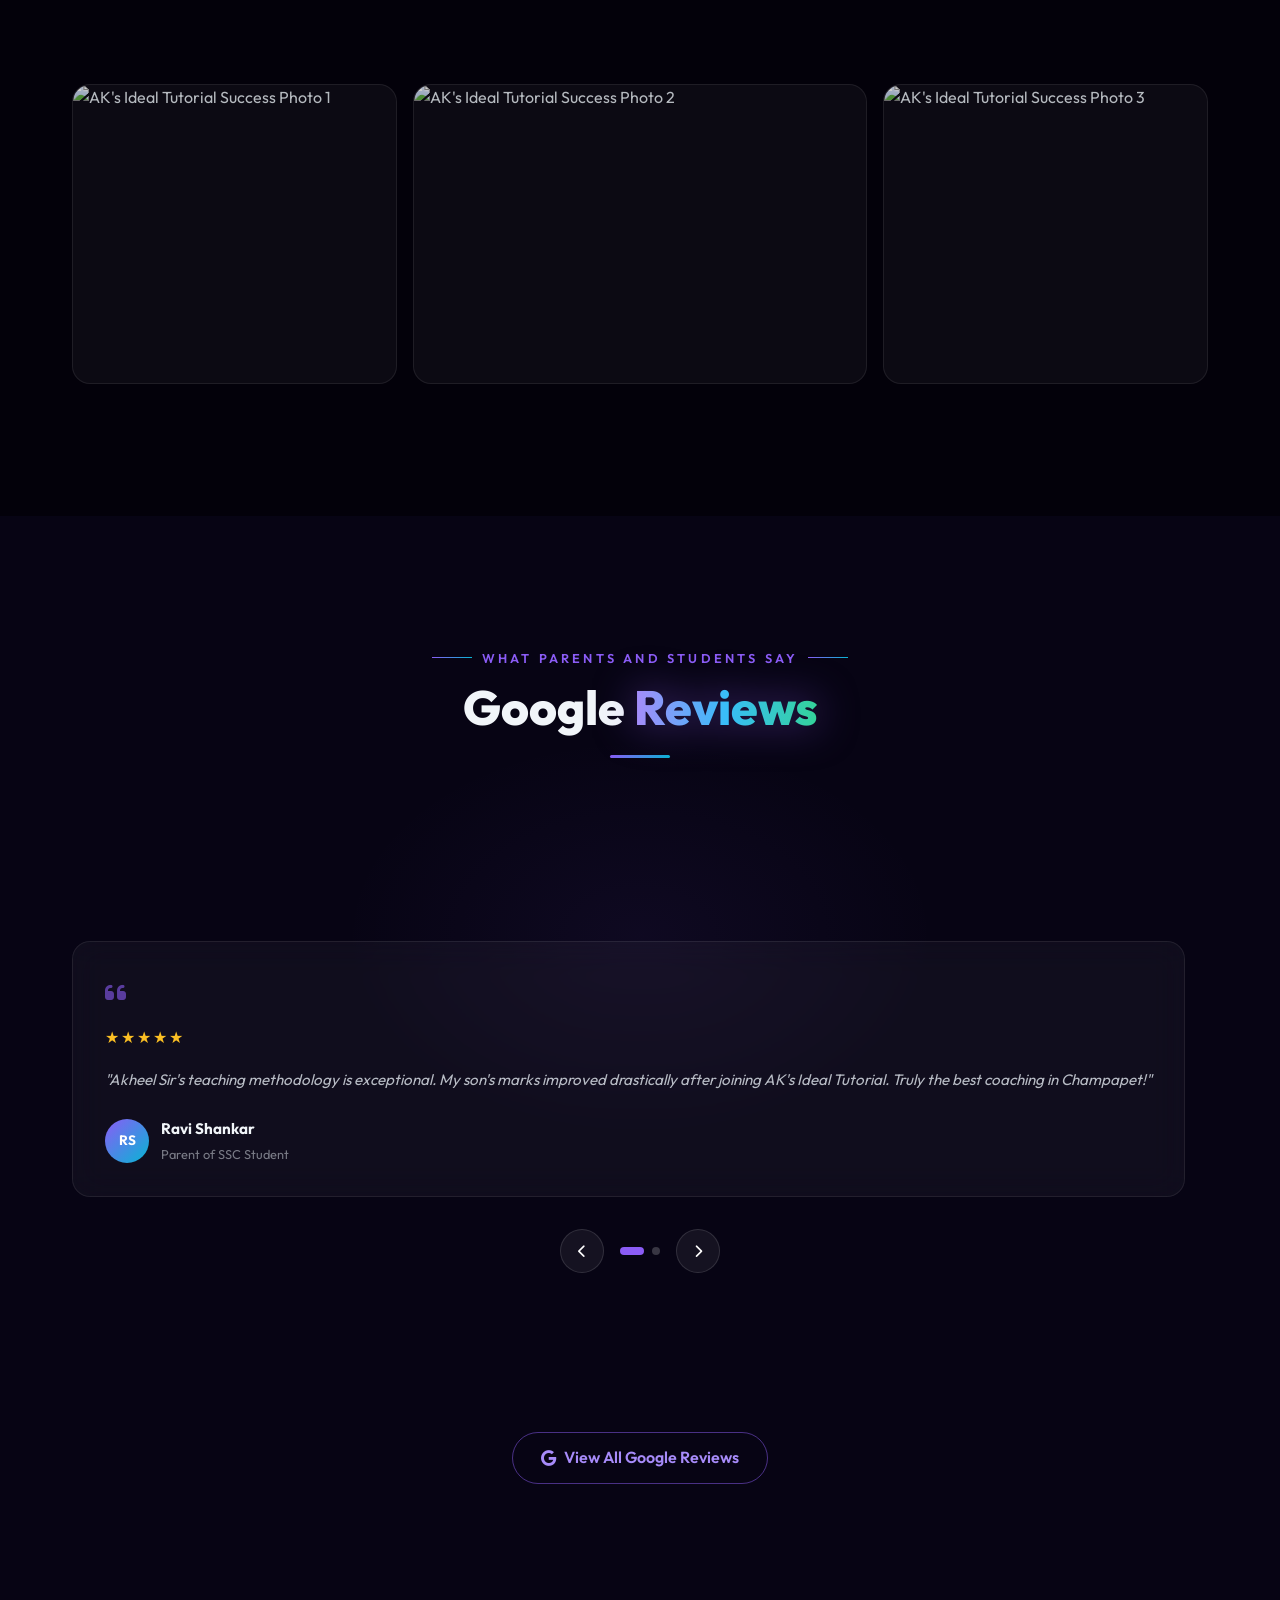
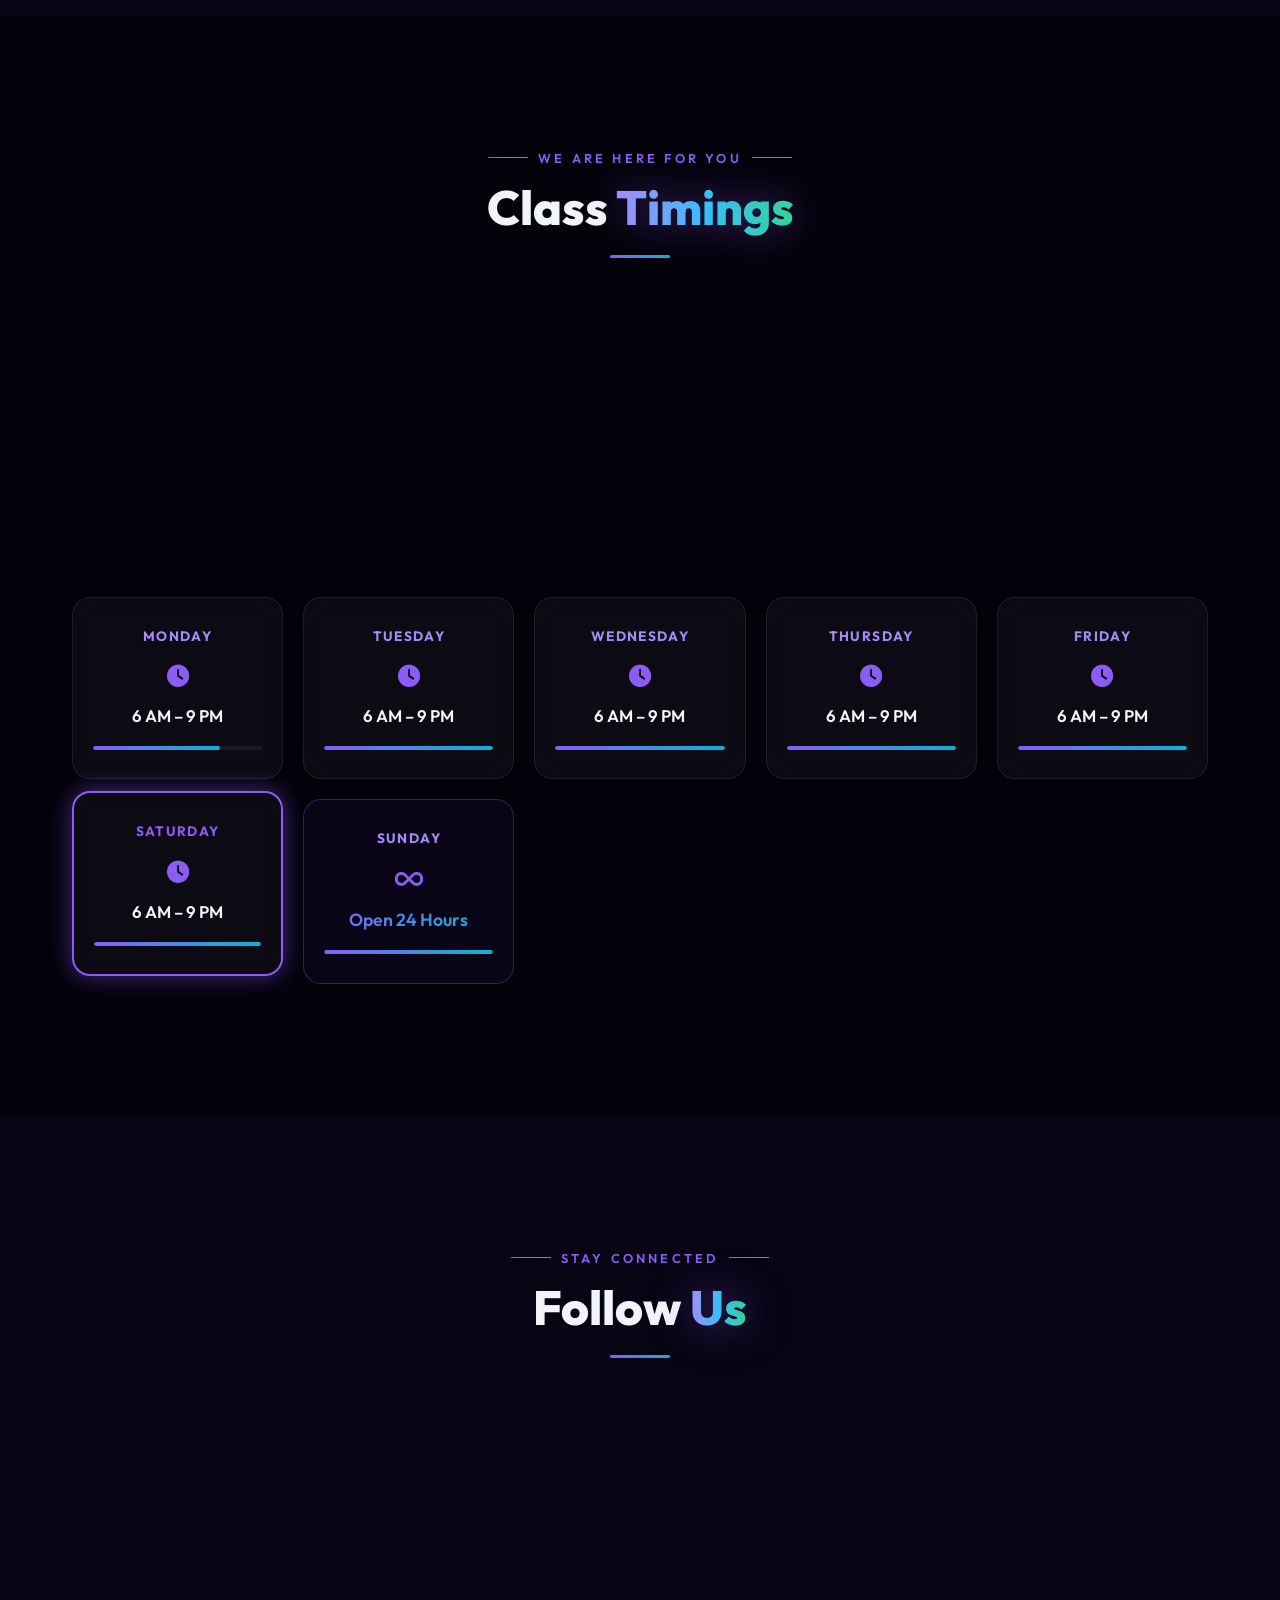
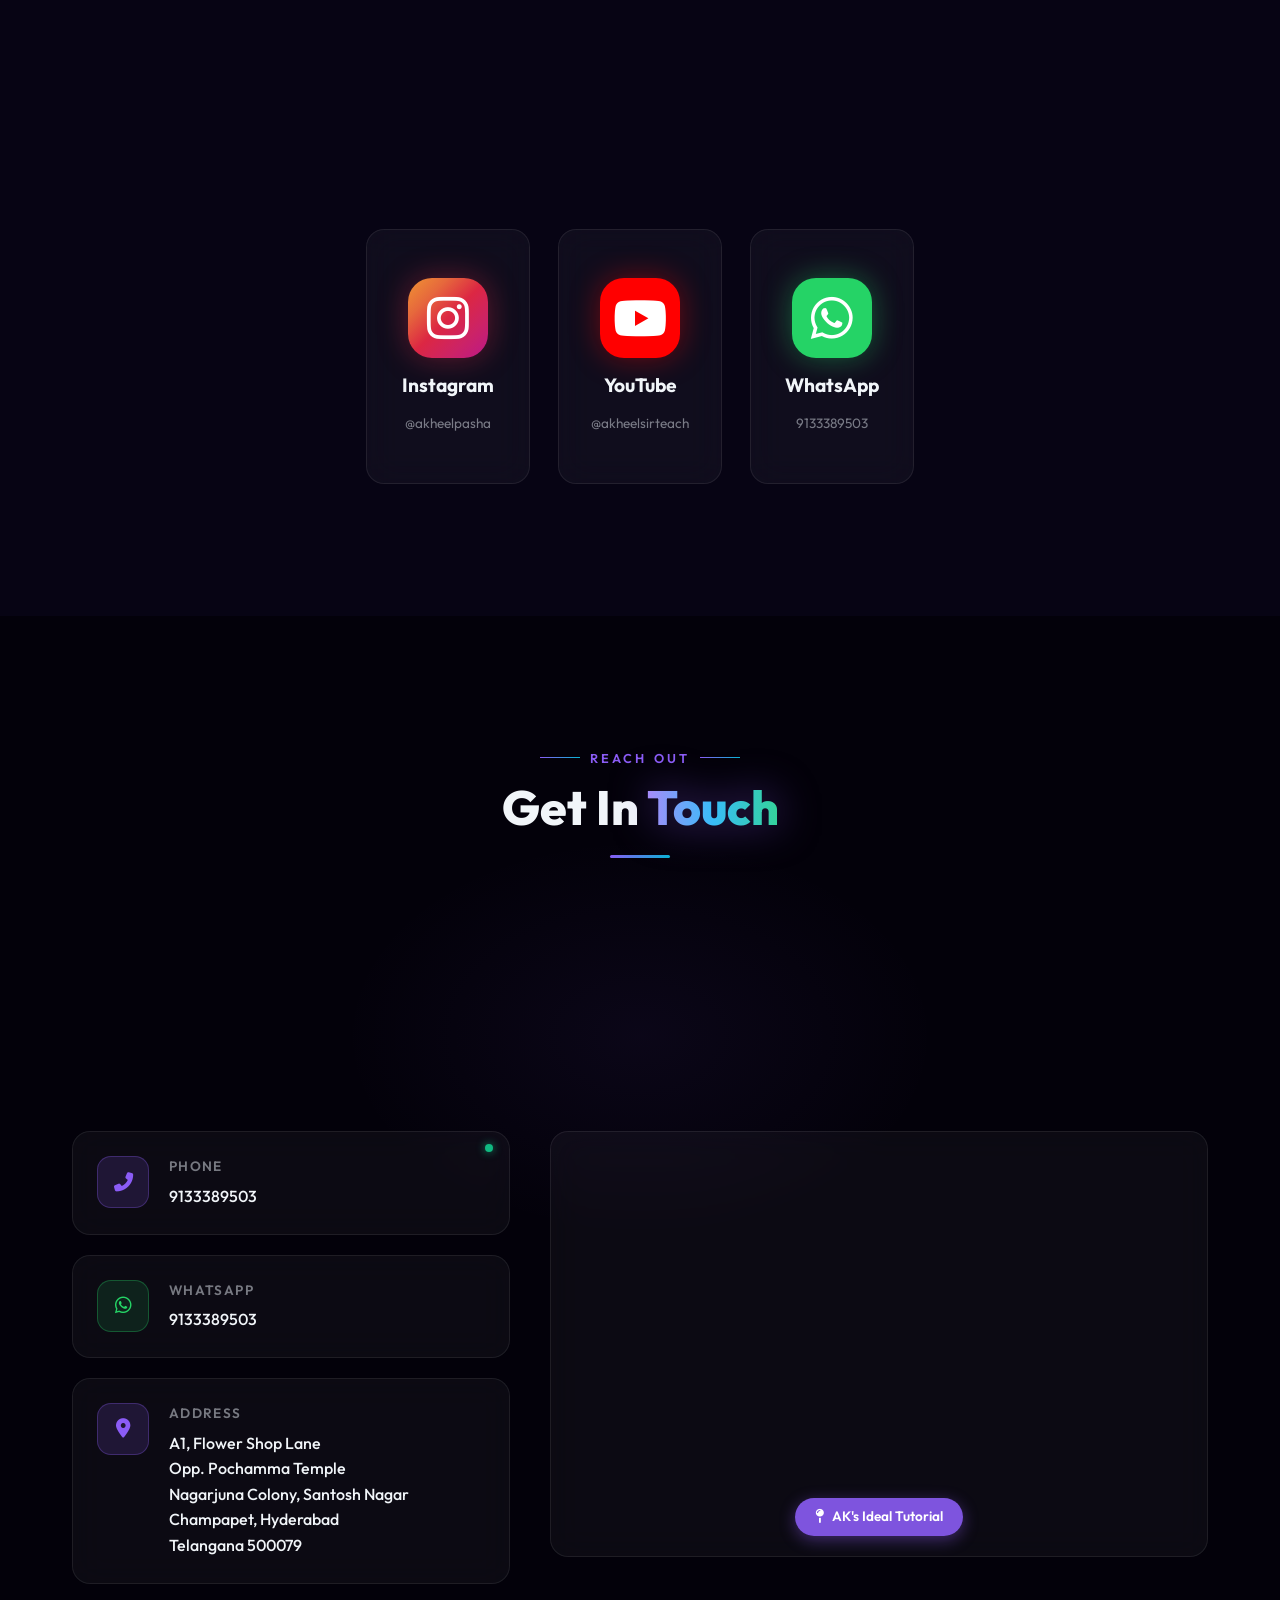
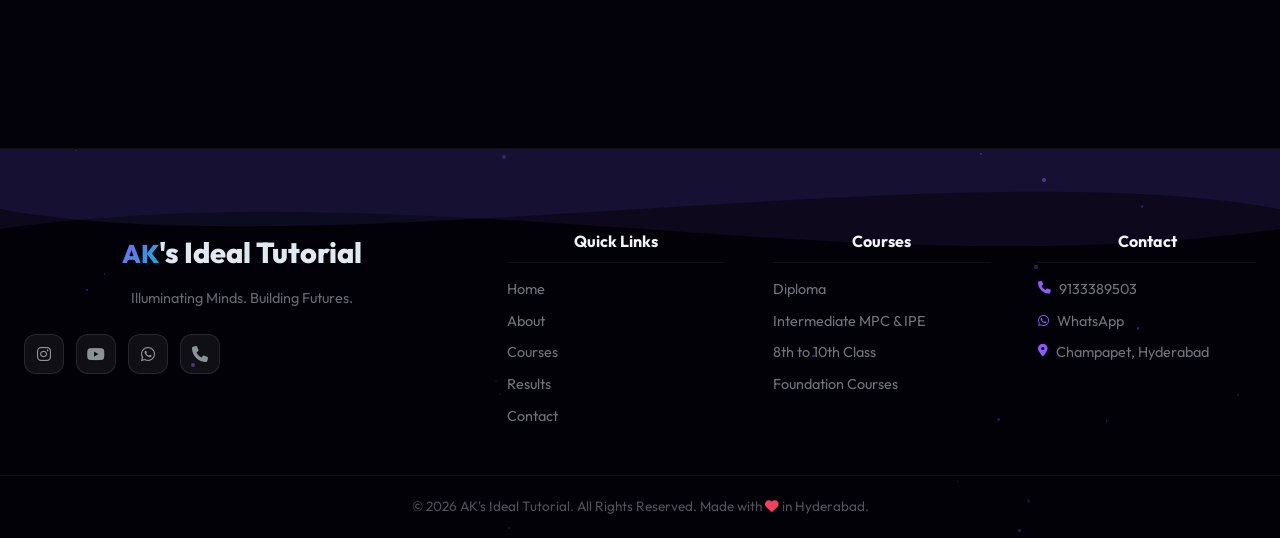
==== commit a46b8013: "Website updates" ====
--- a/index.html
+++ b/index.html
@@ -280,7 +280,7 @@
           </div>
           <div class="flip-back glass-card">
             <i class="fas fa-trophy gold-icon"></i>
-            <h4>ADISHARATH</h4><p class="flip-score">963 / 1000</p><p>Intermediate 2026</p><p class="flip-congrats">🎉 Congratulations!</p>
+            <h4>T.ADISHARATH</h4><p class="flip-score">963 / 1000</p><p>Intermediate 2026</p><p class="flip-congrats">🎉 Congratulations!</p>
           </div>
         </div>
         <div class="result-card flip-card" data-aos="zoom-in" data-aos-delay="150" onclick="triggerConfetti(event)">
@@ -300,13 +300,13 @@
           <div class="flip-front glass-card">
             <div class="rank-badge rank-3"><i class="fas fa-medal"></i> #3</div>
             <div class="student-avatar"><div class="avatar-letter">P</div><div class="avatar-shine-ring"></div></div>
-            <h4>PRANAV</h4>
+            <h4>A.PRANAV</h4>
             <div class="marks-display"><span class="marks-num">950</span> Marks</div>
             <div class="marks-bar"><div class="marks-fill" style="--pct:95%"></div></div>
           </div>
           <div class="flip-back glass-card">
             <i class="fas fa-trophy gold-icon"></i>
-            <h4>PRANAV</h4><p class="flip-score">950 / 1000</p><p>Intermediate 2026</p><p class="flip-congrats">🎉 Congratulations!</p>
+            <h4>A.PRANAV</h4><p class="flip-score">950 / 1000</p><p>Intermediate 2026</p><p class="flip-congrats">🎉 Congratulations!</p>
           </div>
         </div>
         <div class="result-card flip-card" data-aos="zoom-in" data-aos-delay="250" onclick="triggerConfetti(event)">
@@ -339,13 +339,13 @@
           <div class="flip-front glass-card">
             <div class="rank-badge rank-5">#6</div>
             <div class="student-avatar"><div class="avatar-letter">M</div><div class="avatar-shine-ring"></div></div>
-            <h4>MADAV</h4>
+            <h4>k.MADAV</h4>
             <div class="marks-display"><span class="marks-num">845</span> Marks</div>
             <div class="marks-bar"><div class="marks-fill" style="--pct:84.5%"></div></div>
           </div>
           <div class="flip-back glass-card">
             <i class="fas fa-star gold-icon"></i>
-            <h4>MADAV</h4><p class="flip-score">845 / 1000</p><p>Intermediate 2026</p><p class="flip-congrats">🎉 Congratulations!</p>
+            <h4>k.MADAV</h4><p class="flip-score">845 / 1000</p><p>Intermediate 2026</p><p class="flip-congrats">🎉 Congratulations!</p>
           </div>
         </div>
         <div class="result-card flip-card" data-aos="zoom-in" data-aos-delay="400" onclick="triggerConfetti(event)">
@@ -510,7 +510,7 @@
           <p class="review-text">"My daughter scored 540 in SSC thanks to Sir's personalized coaching. He gives special attention to every student. Outstanding teacher and human being!"</p>
           <div class="reviewer-info">
             <div class="reviewer-avatar">AN</div>
-            <div><strong>Anita Naidu</strong><span>Parent of 10th Student</span></div>
+            <div><strong>Anita </strong><span>Parent of 10th Student</span></div>
           </div>
         </div>
         <div class="review-card glass-card">
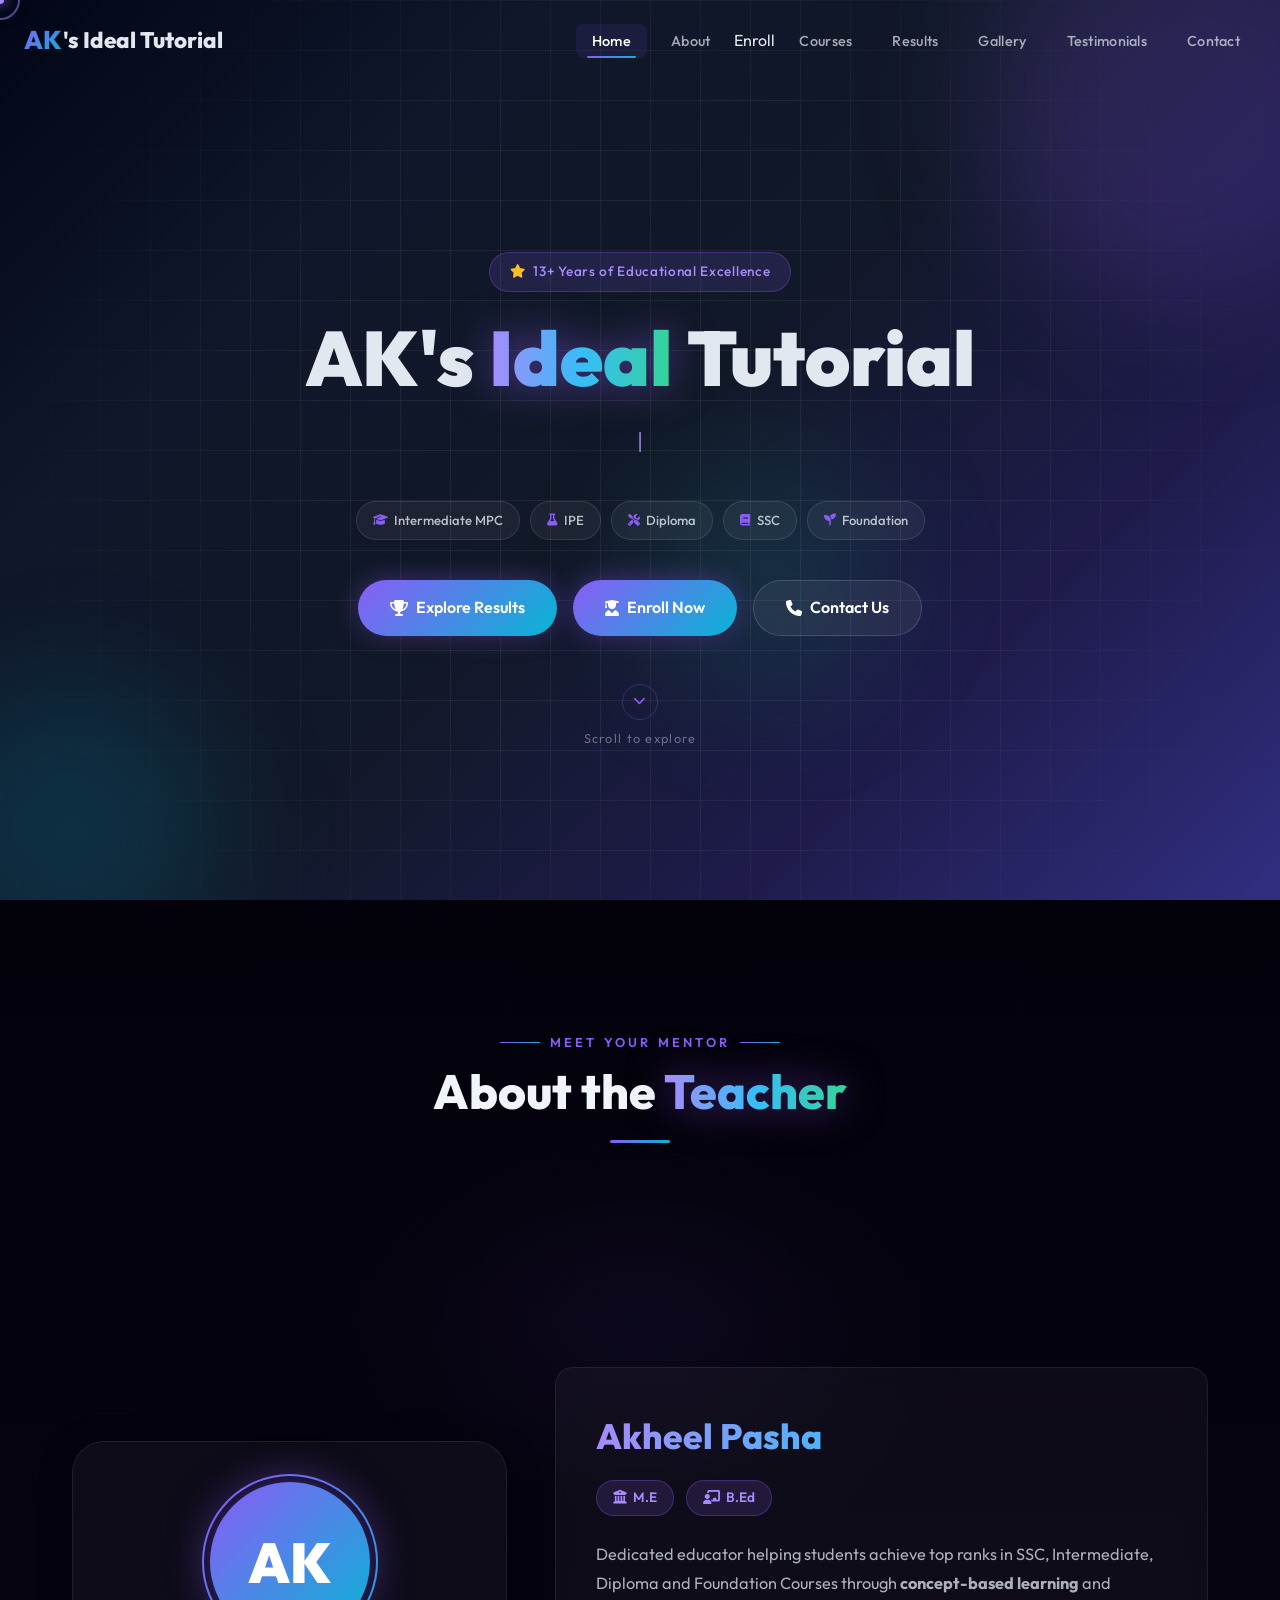
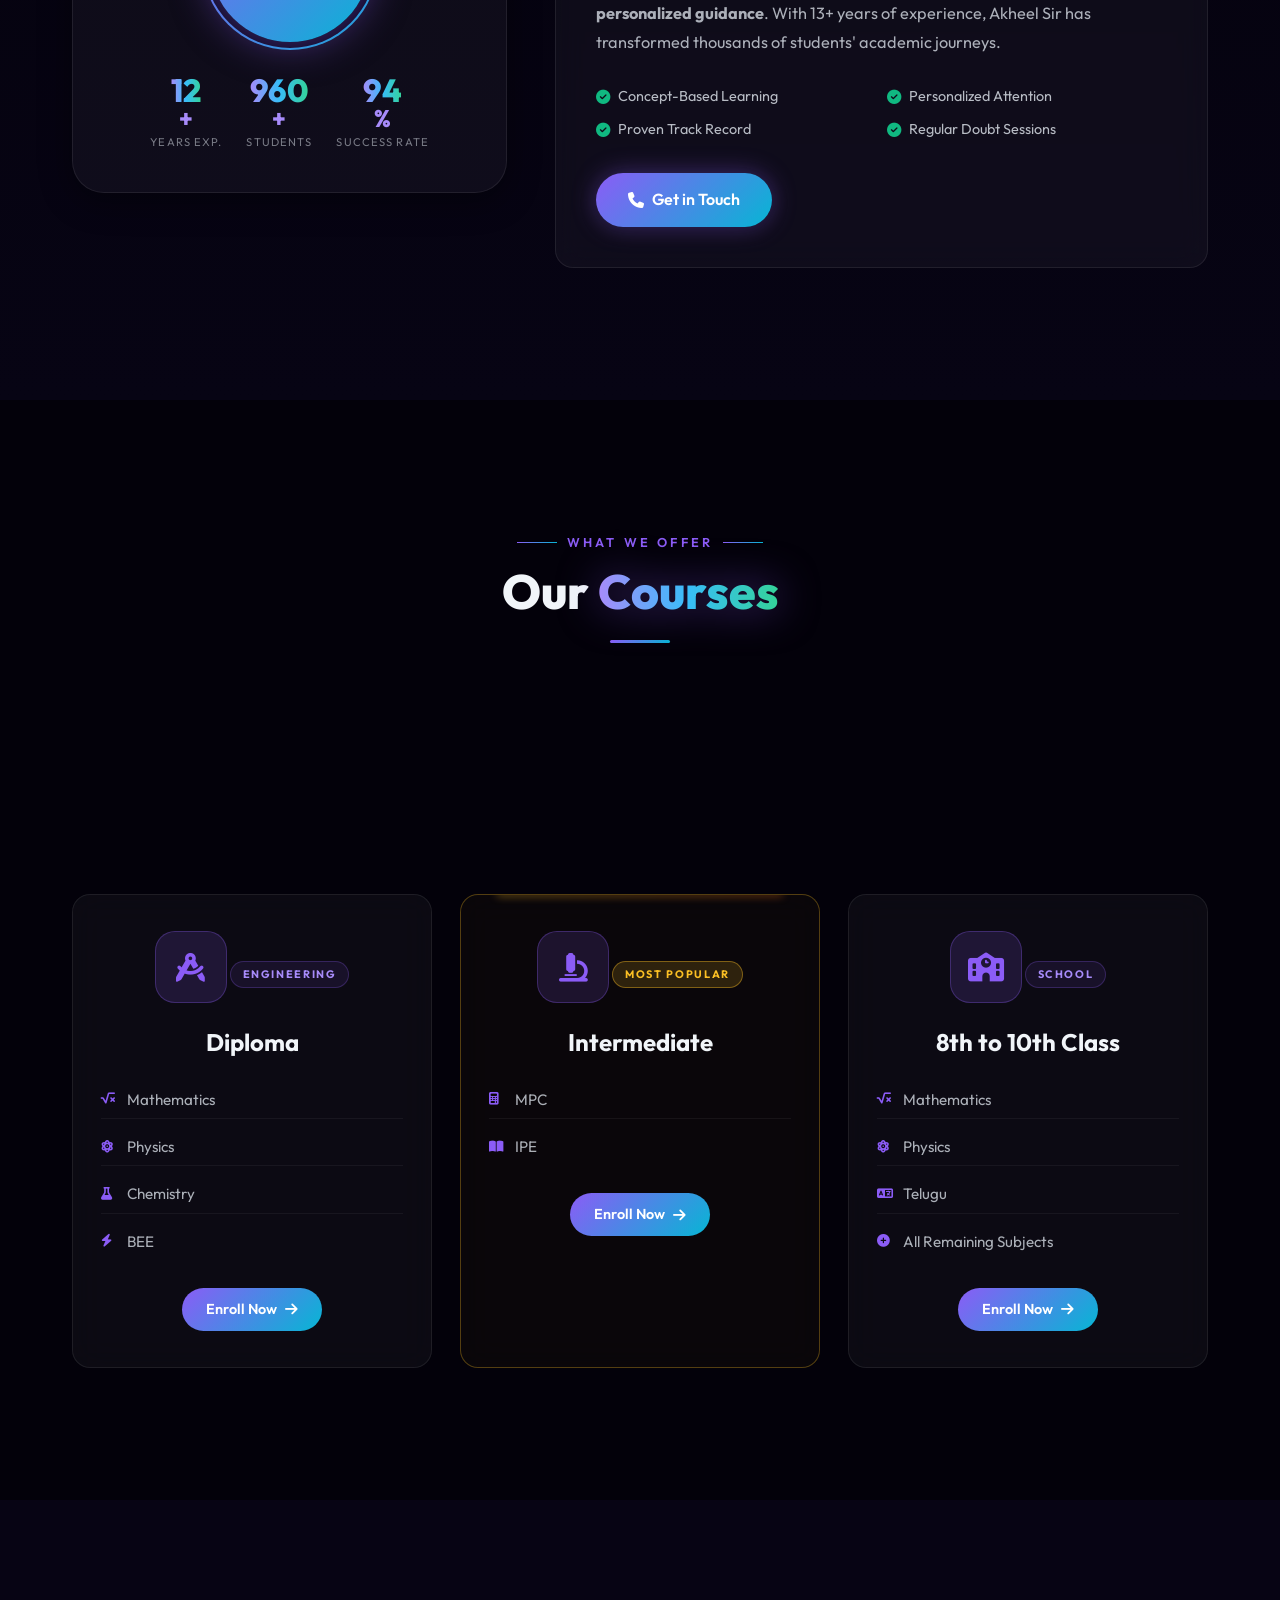
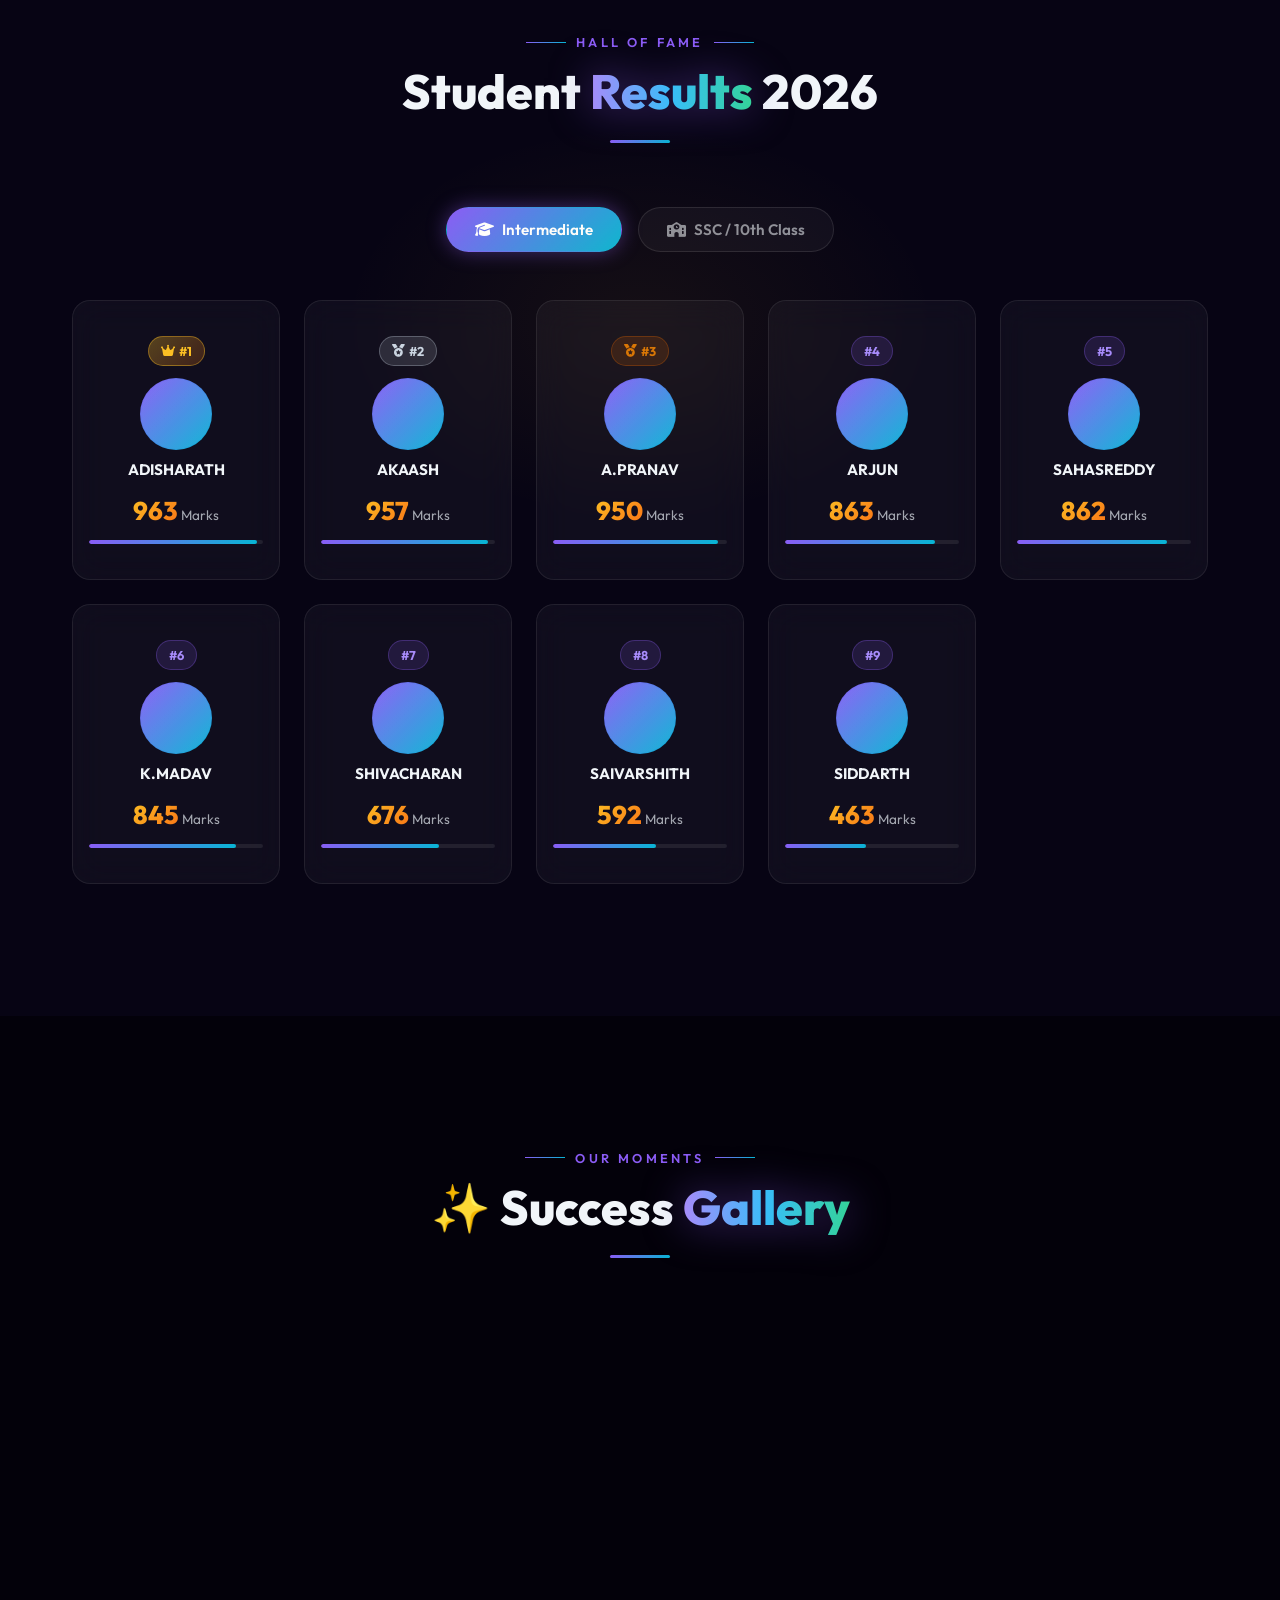
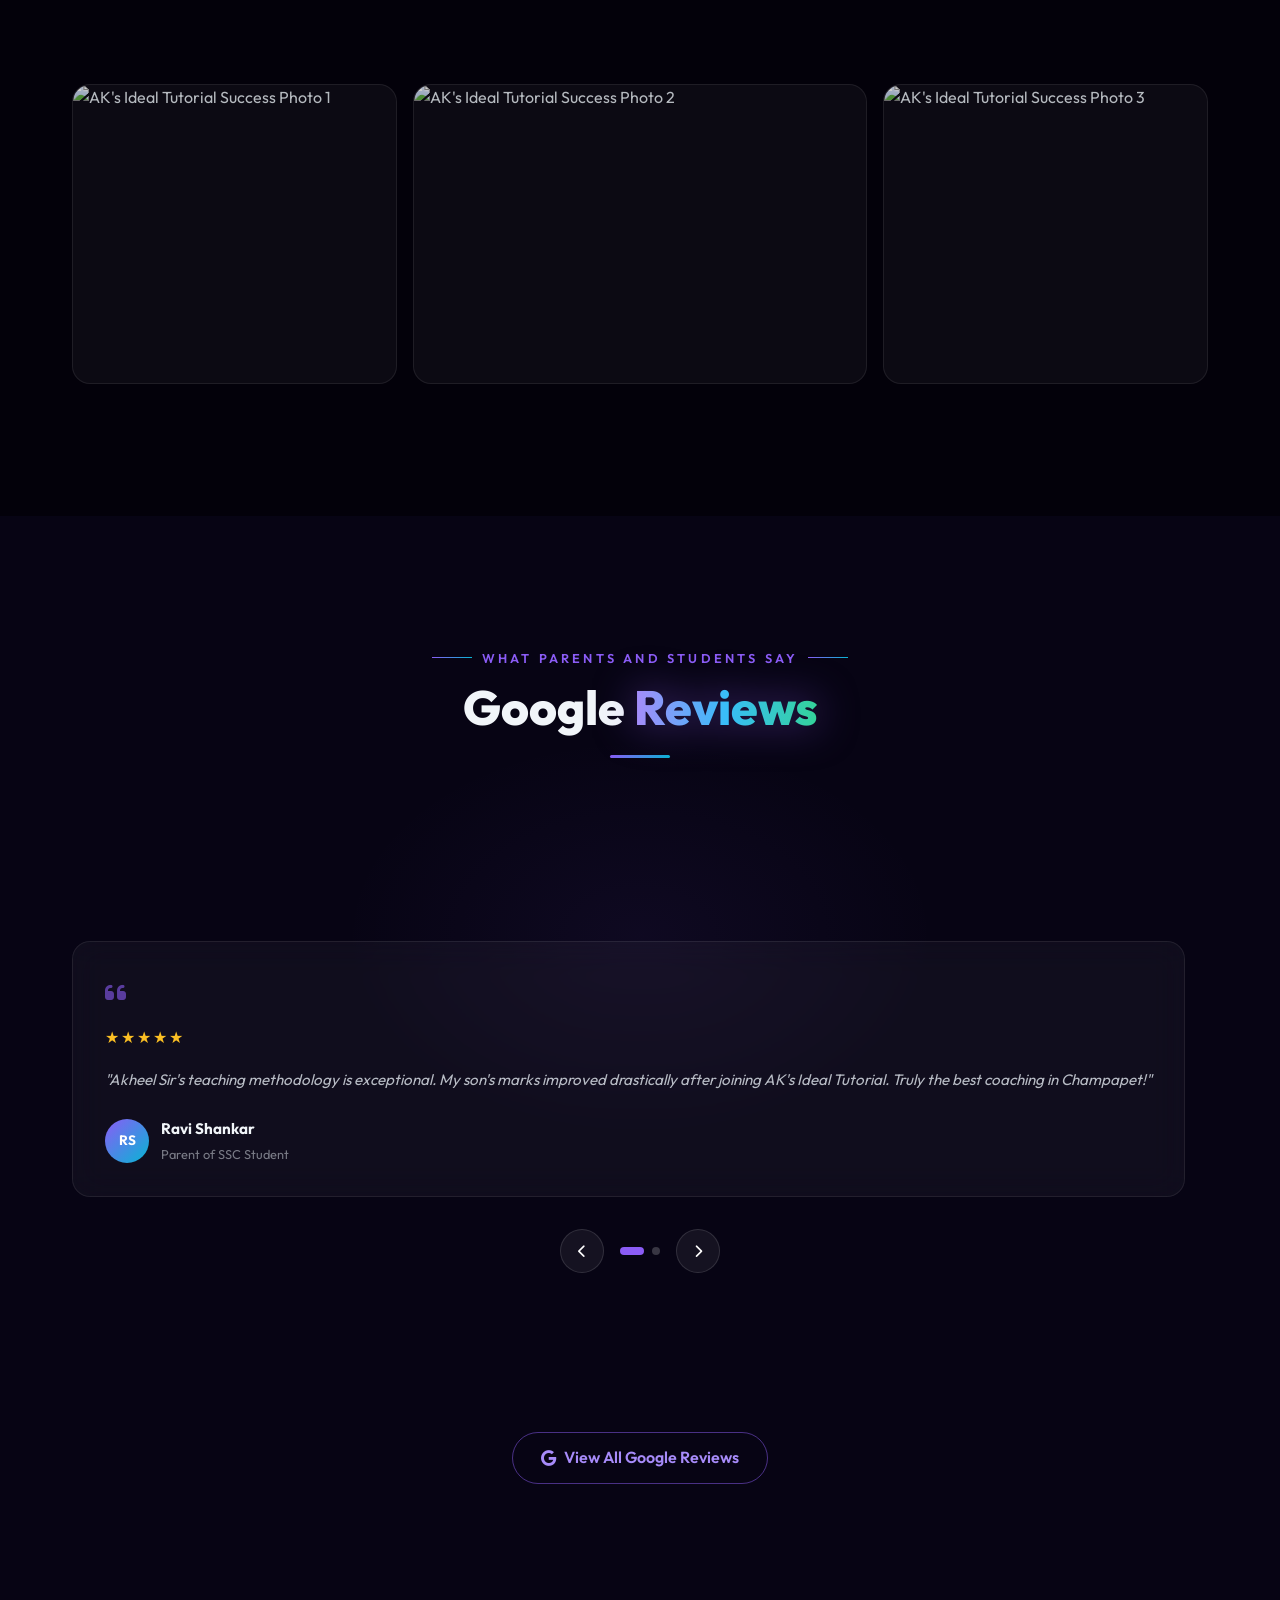
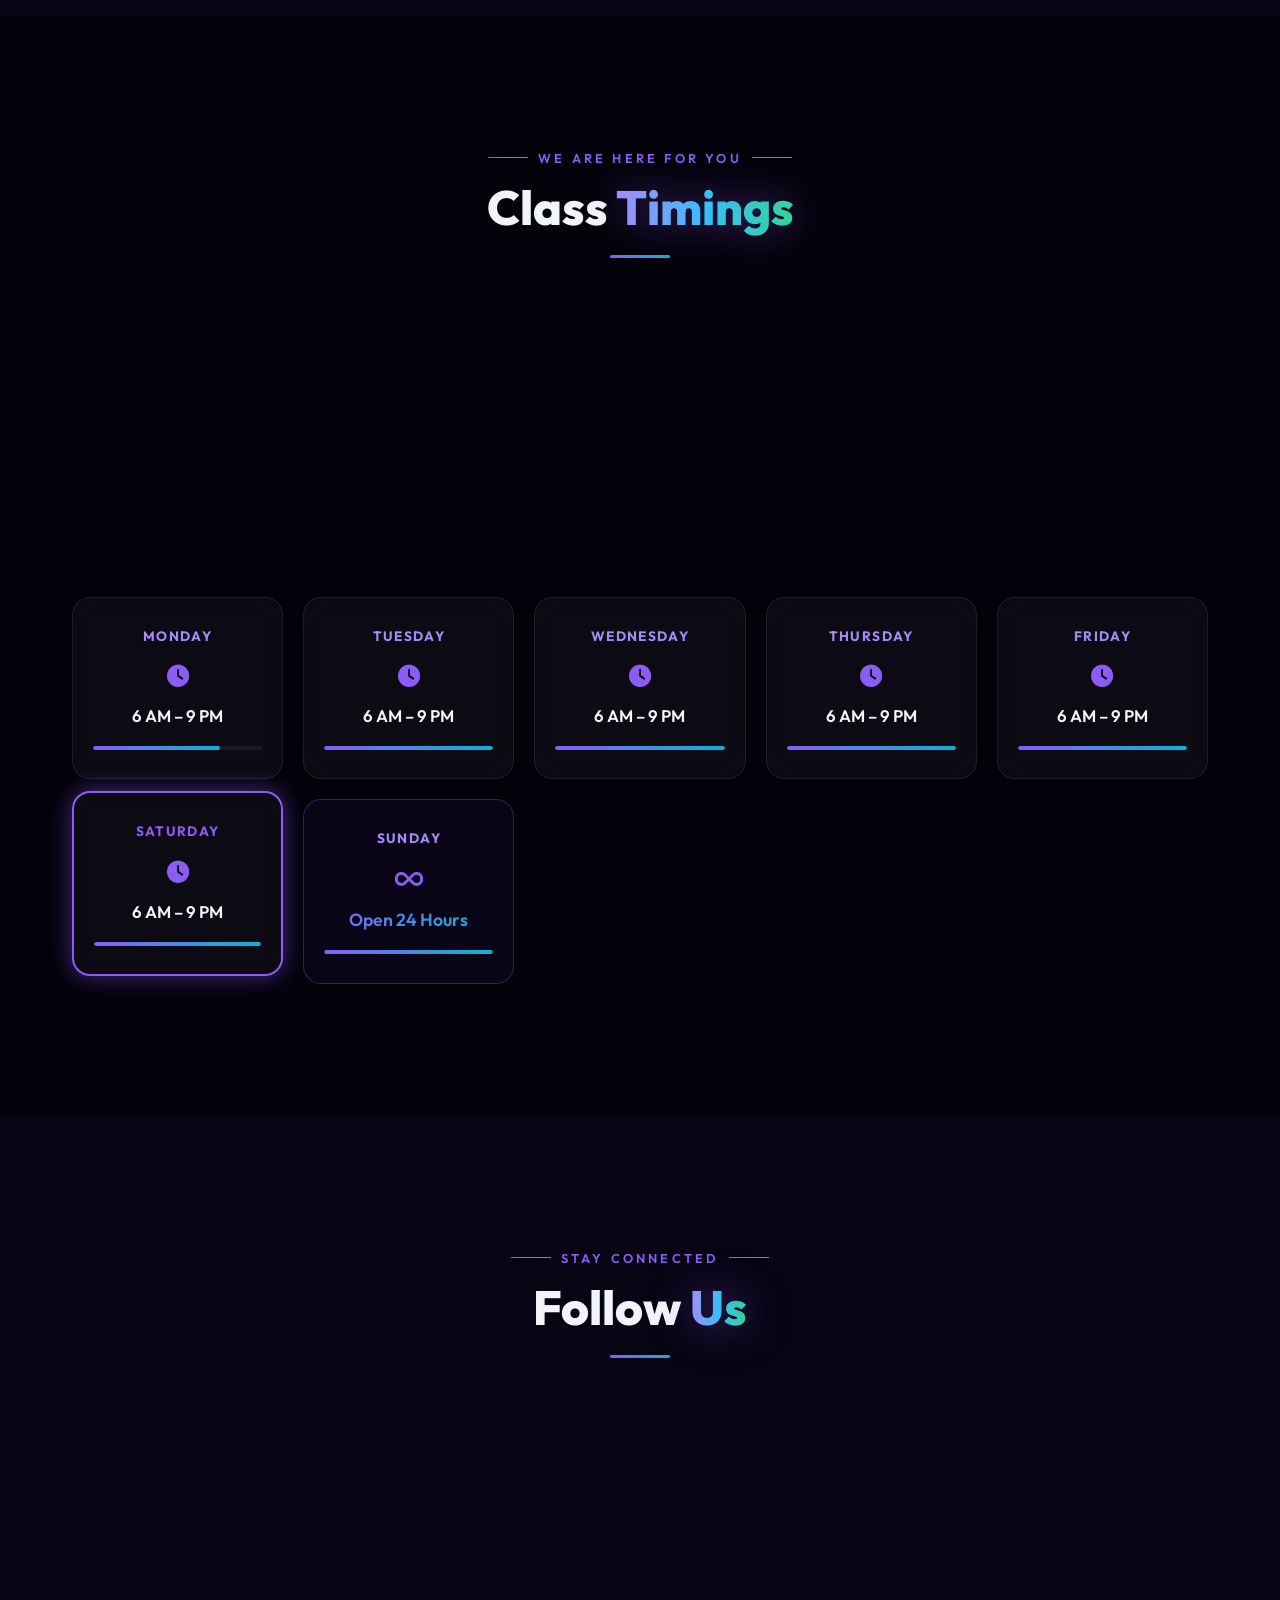
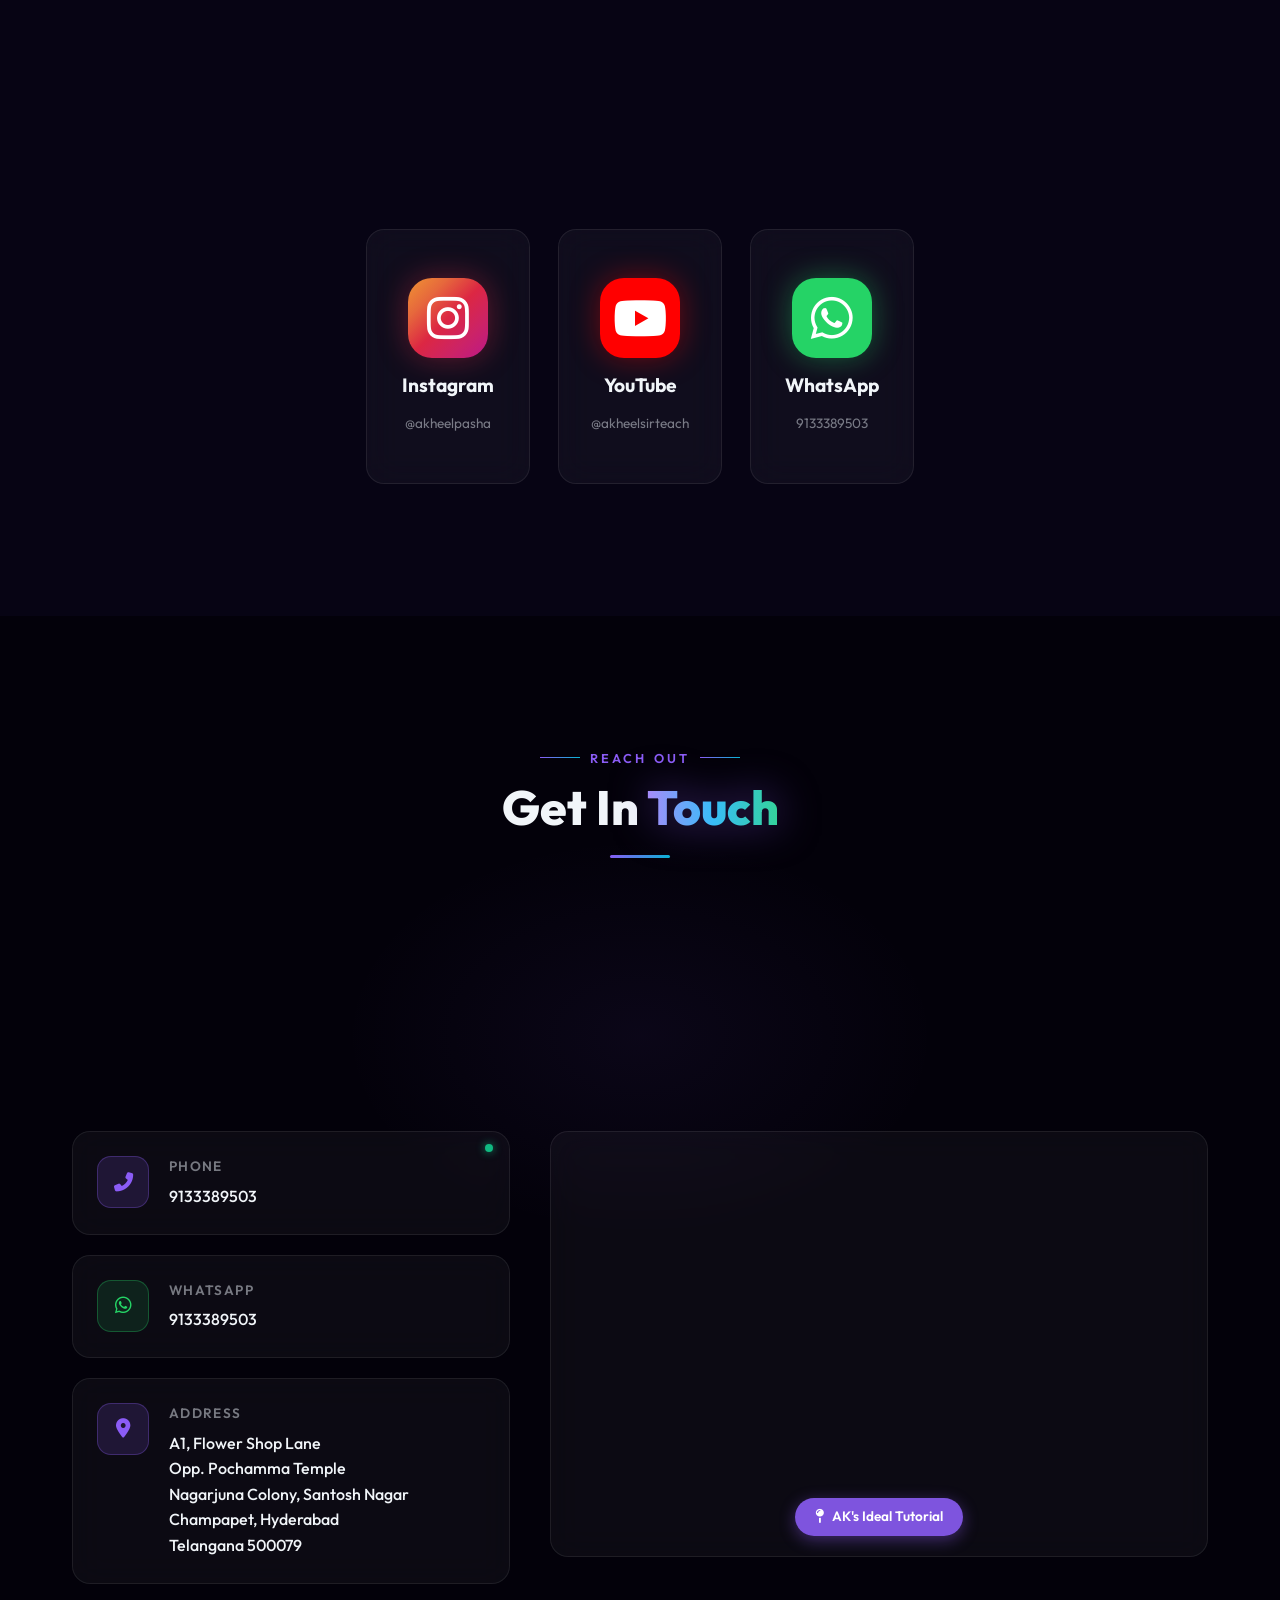
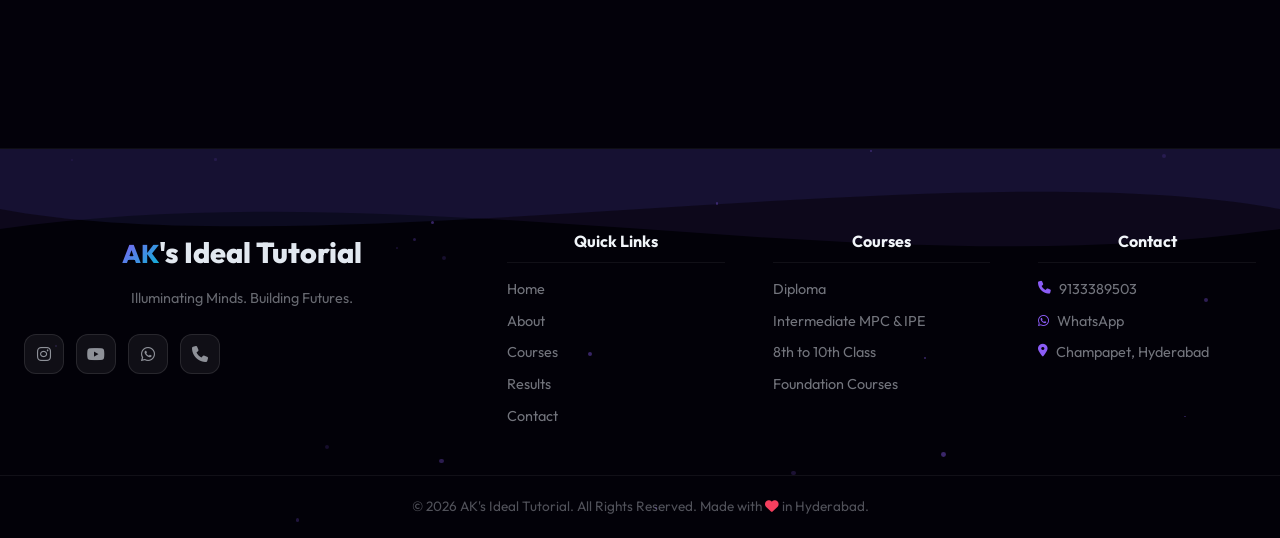
==== commit 855ee7af: "Added enroll page link" ====
--- a/index.html
+++ b/index.html
@@ -61,6 +61,7 @@
     <ul class="nav-links" id="nav-links">
       <li><a href="#home" class="nav-link active" data-section="home">Home</a></li>
       <li><a href="#about" class="nav-link" data-section="about">About</a></li>
+          <li><a href="enroll.html">Enroll</a></li>
       <li><a href="#courses" class="nav-link" data-section="courses">Courses</a></li>
       <li><a href="#results" class="nav-link" data-section="results">Results</a></li>
       <li><a href="#gallery" class="nav-link" data-section="gallery">Gallery</a></li>
@@ -108,7 +109,6 @@
     </span>
     <div class="btn-ripple"></div>
   </a>
-
   <a href="enroll.html" class="btn btn-primary magnetic-btn">
     <span class="btn-text">
       <i class="fas fa-user-graduate"></i> Enroll Now
@@ -339,13 +339,13 @@
           <div class="flip-front glass-card">
             <div class="rank-badge rank-5">#6</div>
             <div class="student-avatar"><div class="avatar-letter">M</div><div class="avatar-shine-ring"></div></div>
-            <h4>k.MADAV</h4>
+            <h4>K.MADAV</h4>
             <div class="marks-display"><span class="marks-num">845</span> Marks</div>
             <div class="marks-bar"><div class="marks-fill" style="--pct:84.5%"></div></div>
           </div>
           <div class="flip-back glass-card">
             <i class="fas fa-star gold-icon"></i>
-            <h4>k.MADAV</h4><p class="flip-score">845 / 1000</p><p>Intermediate 2026</p><p class="flip-congrats">🎉 Congratulations!</p>
+            <h4>K.MADAV</h4><p class="flip-score">845 / 1000</p><p>Intermediate 2026</p><p class="flip-congrats">🎉 Congratulations!</p>
           </div>
         </div>
         <div class="result-card flip-card" data-aos="zoom-in" data-aos-delay="400" onclick="triggerConfetti(event)">
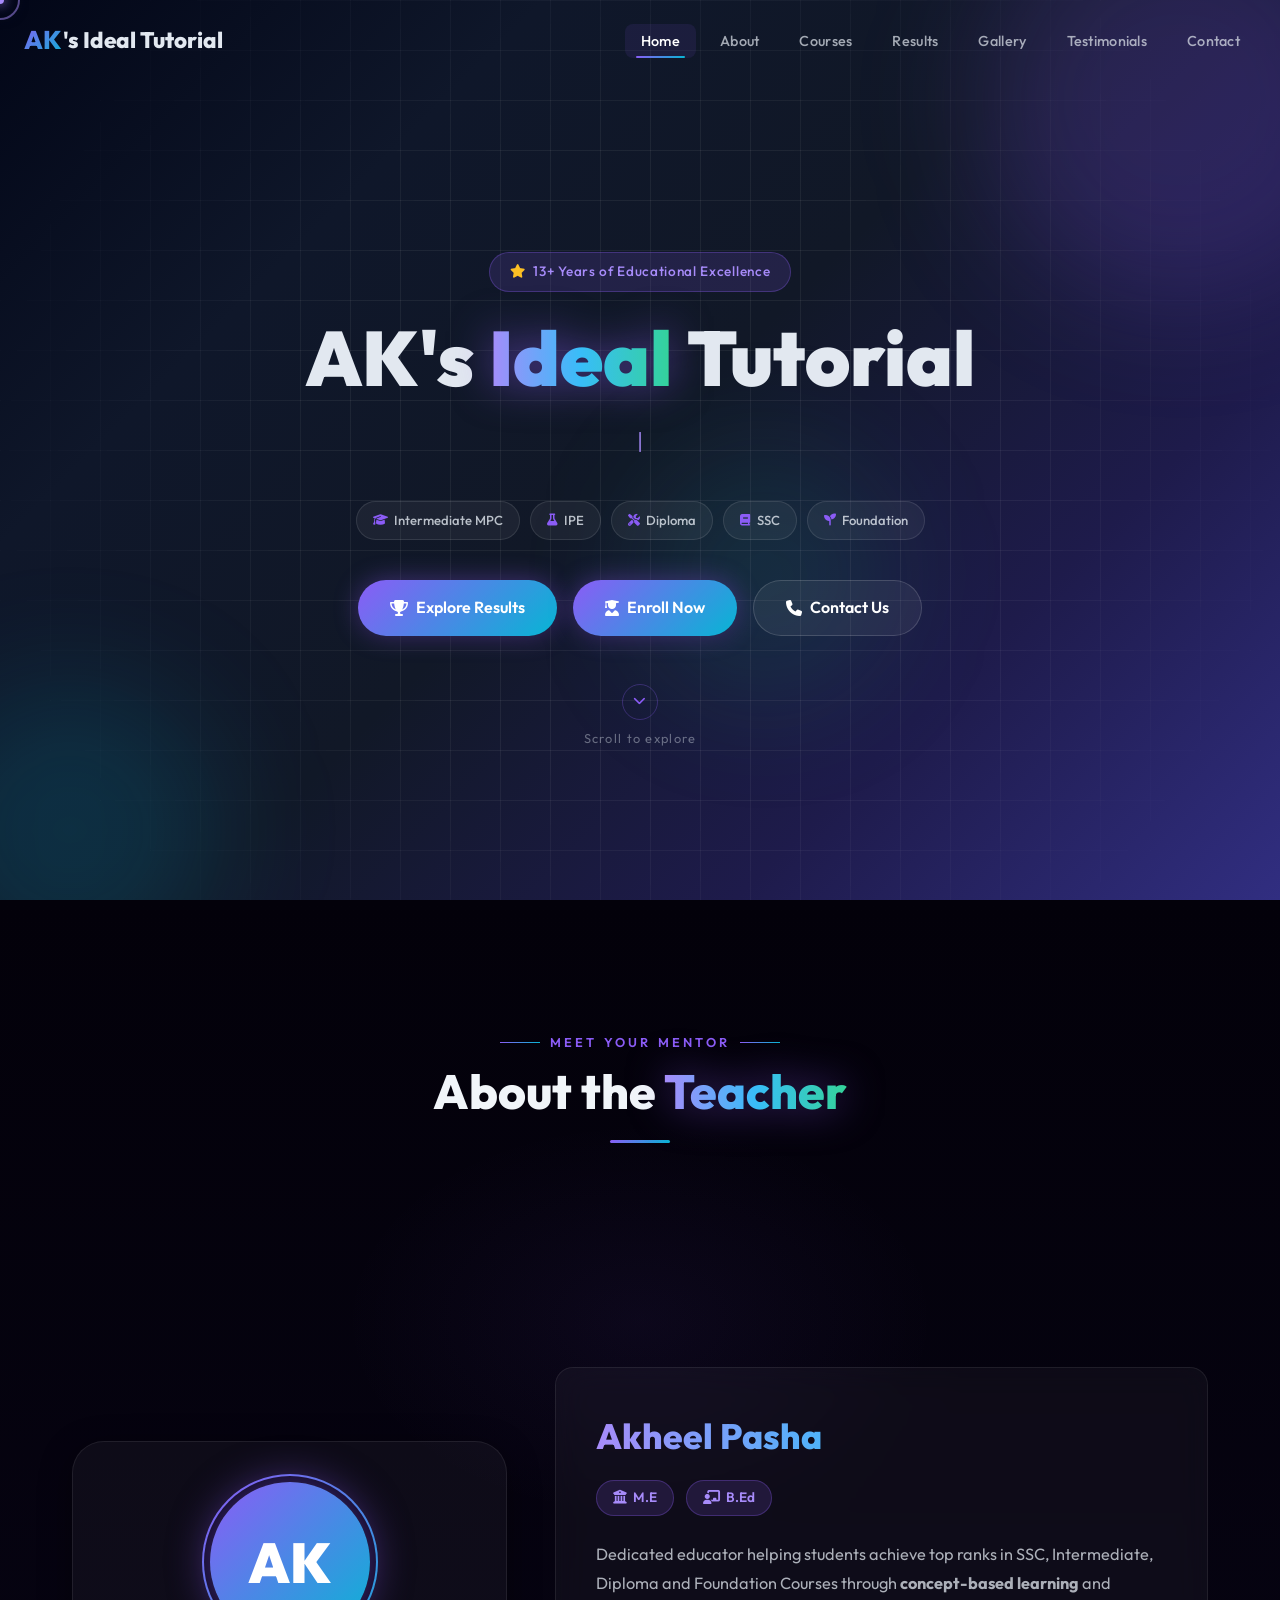
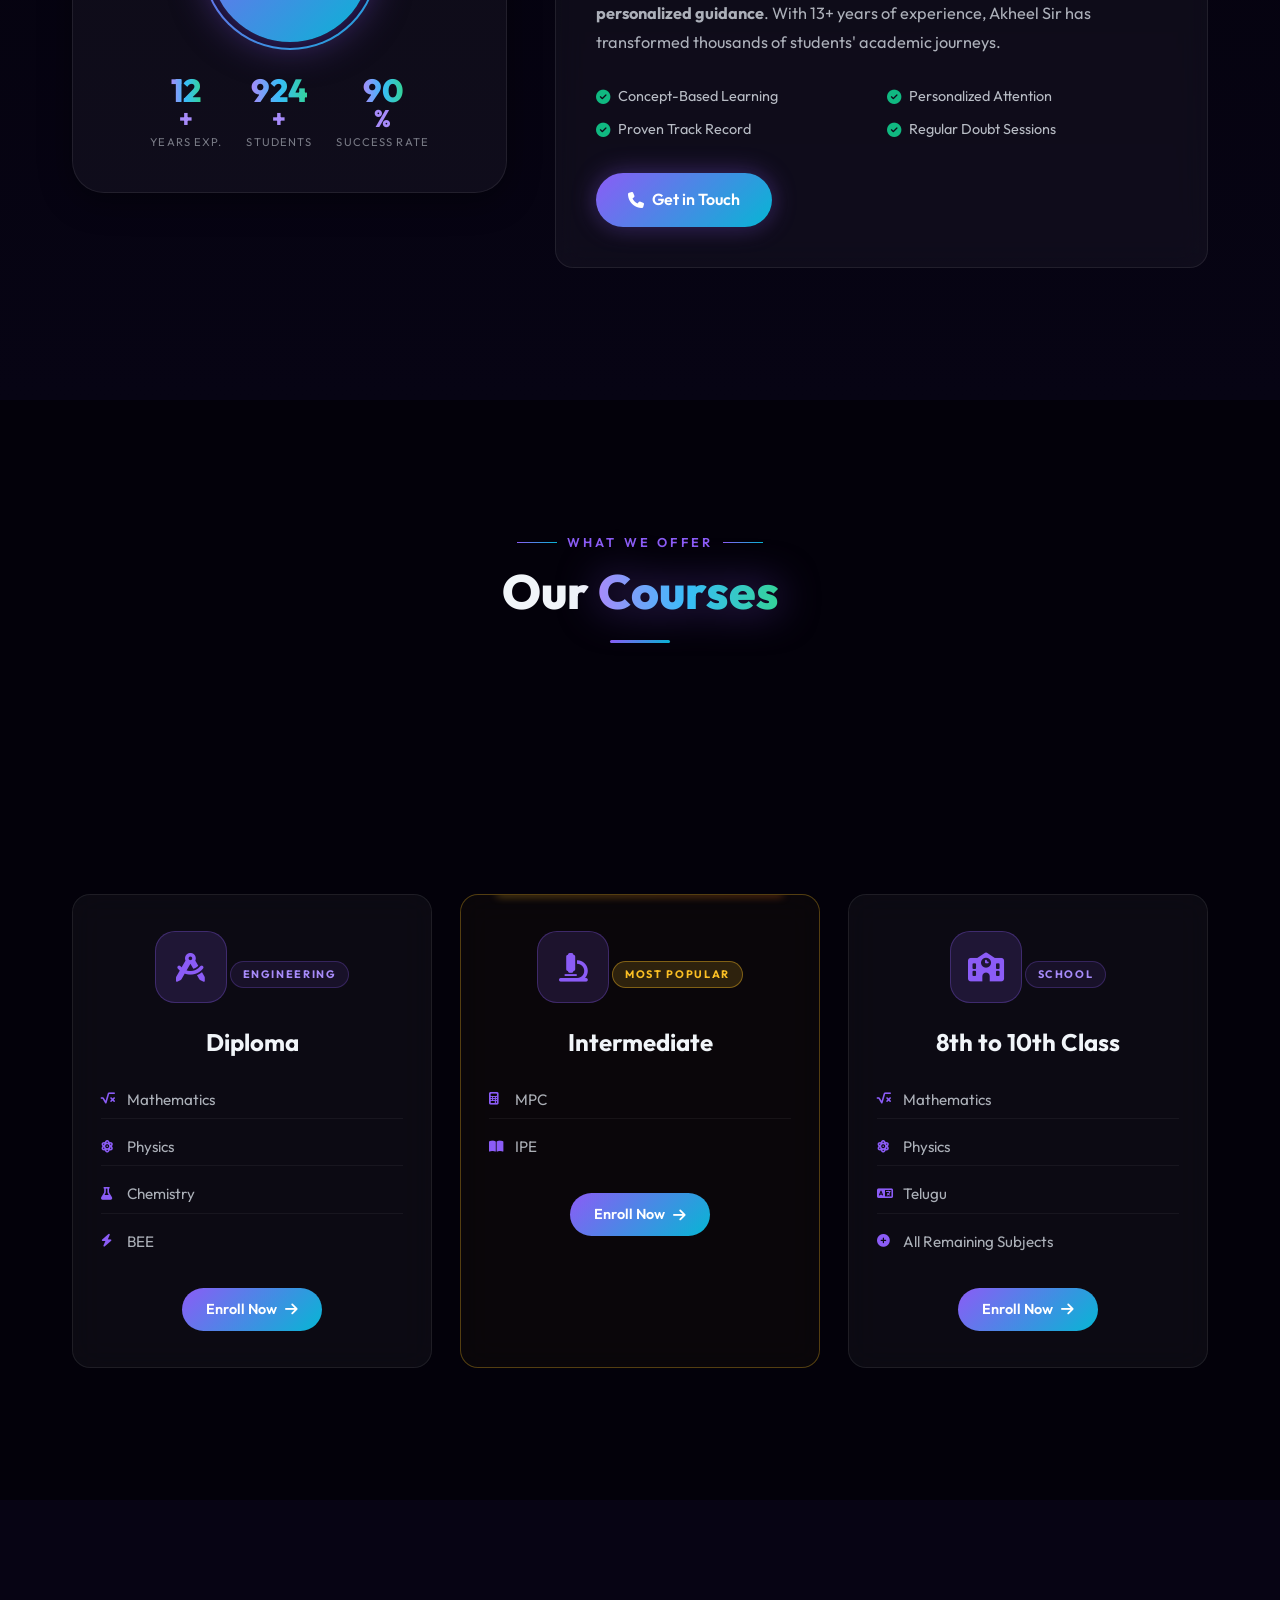
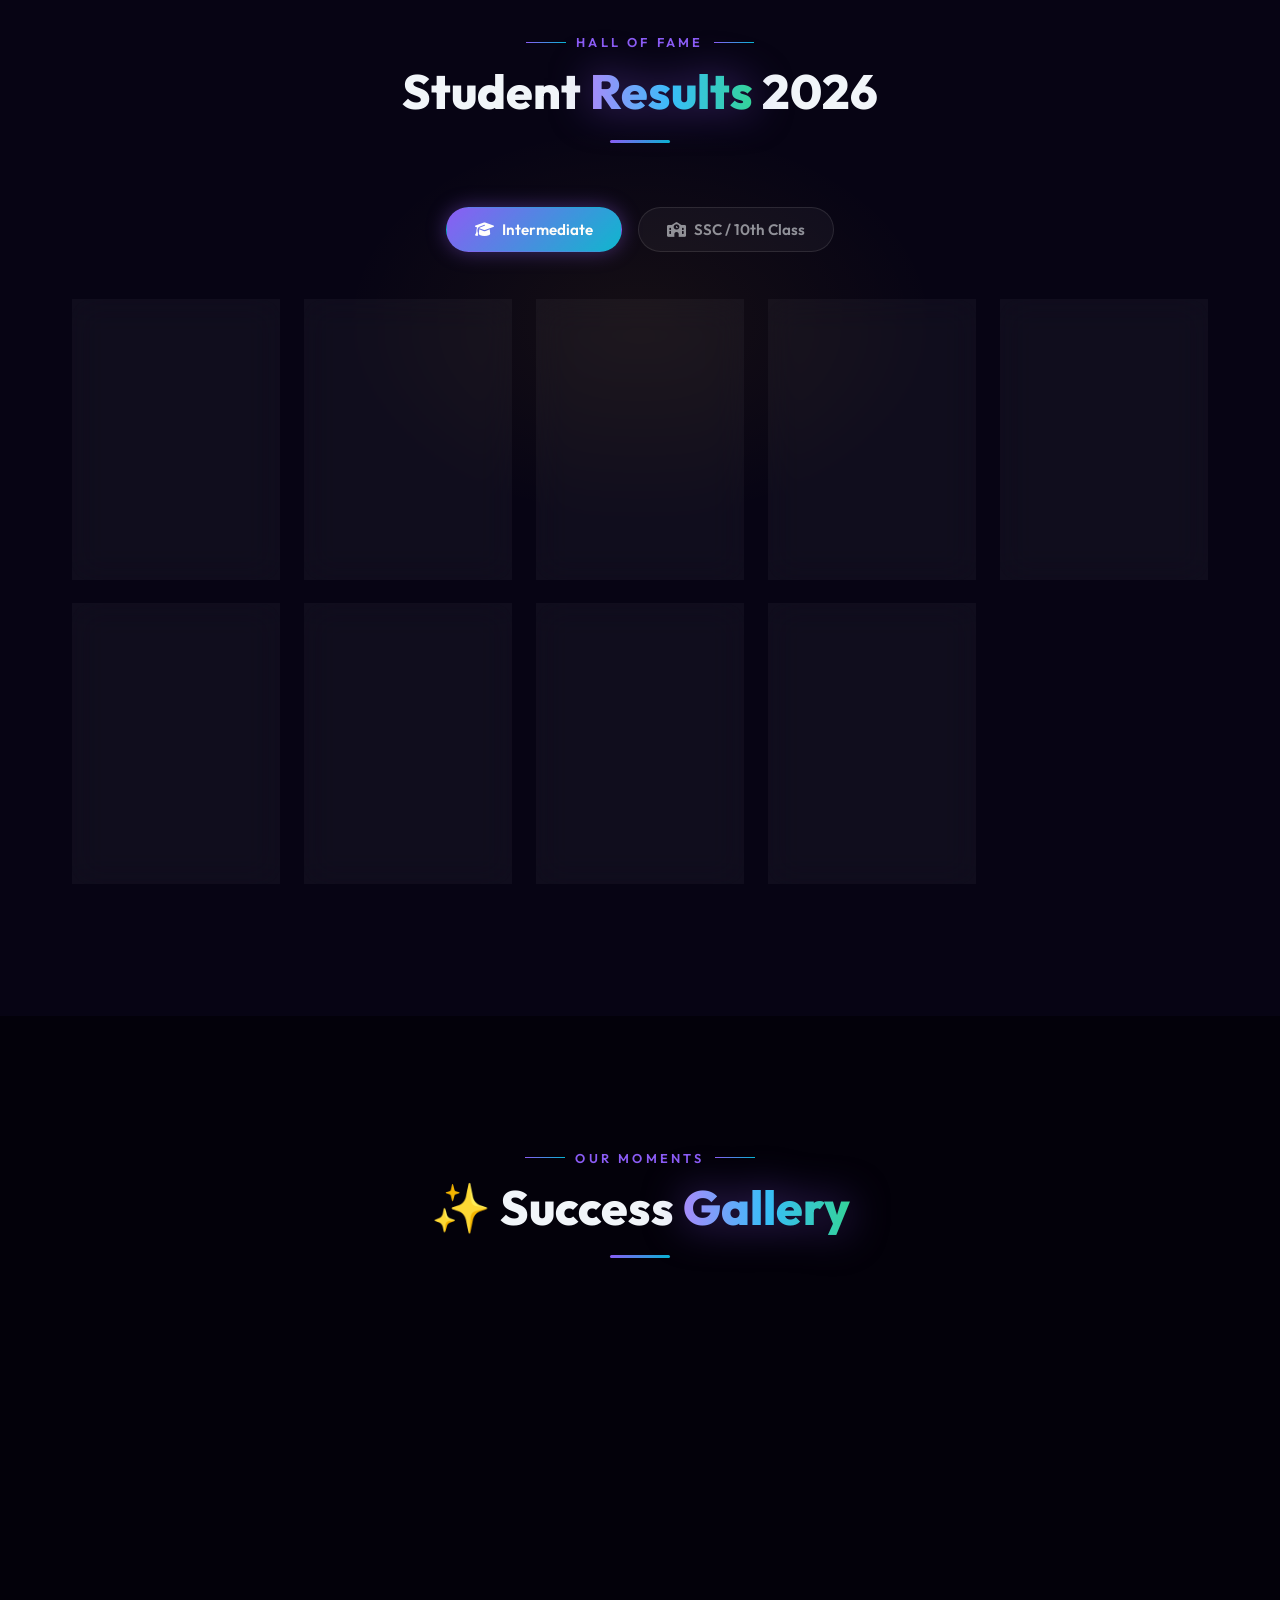
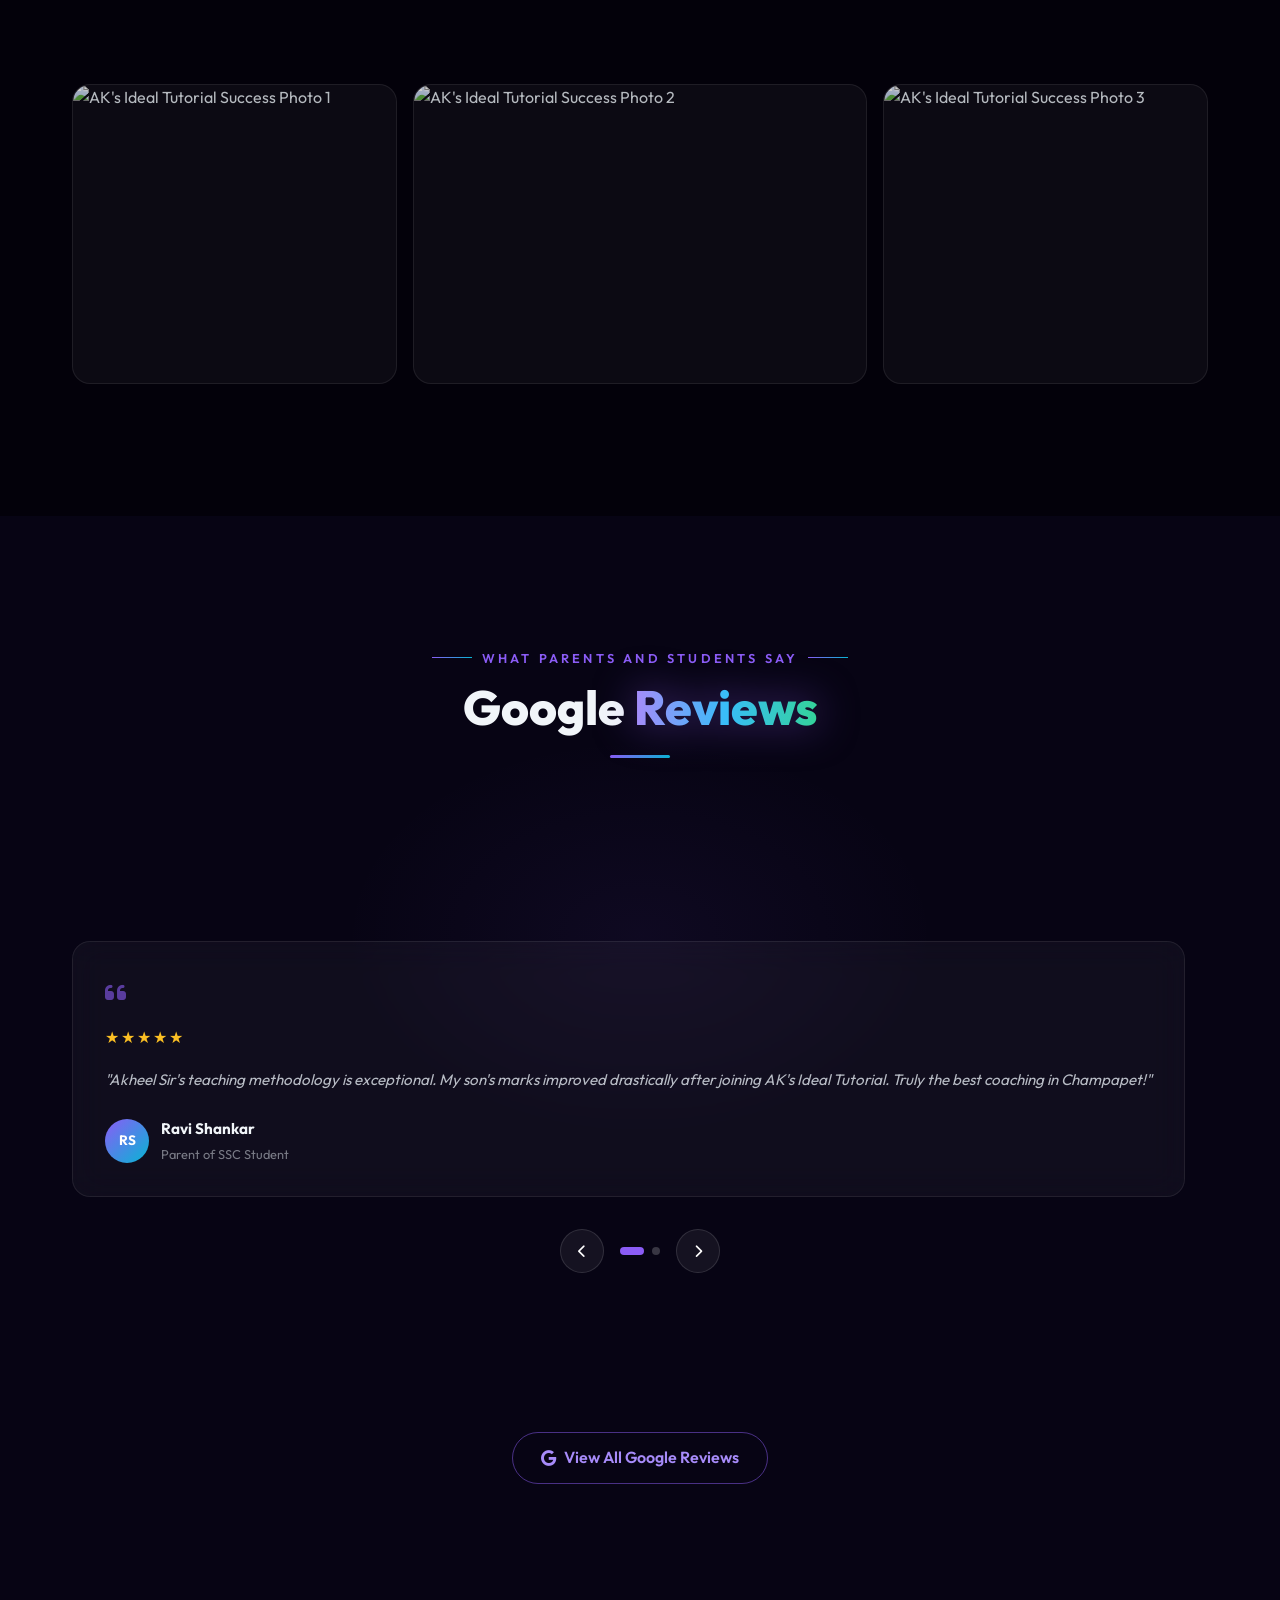
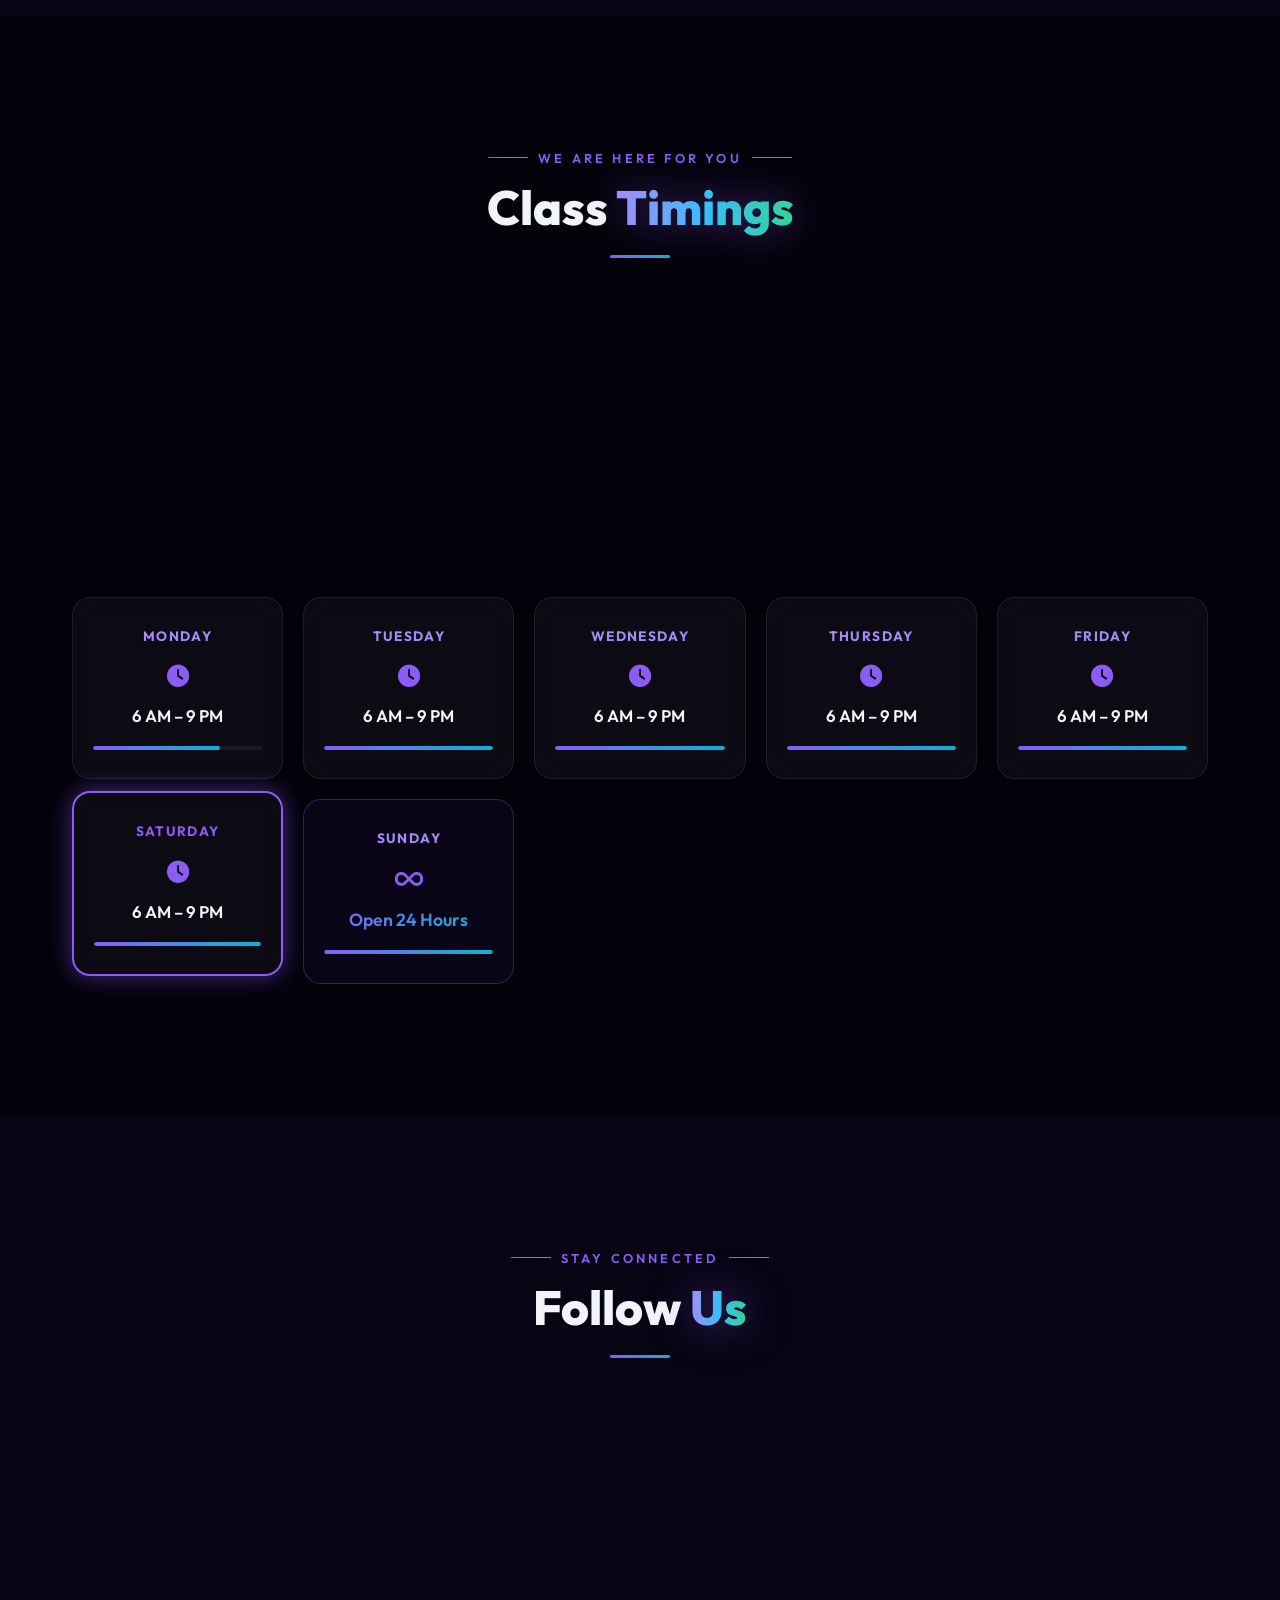
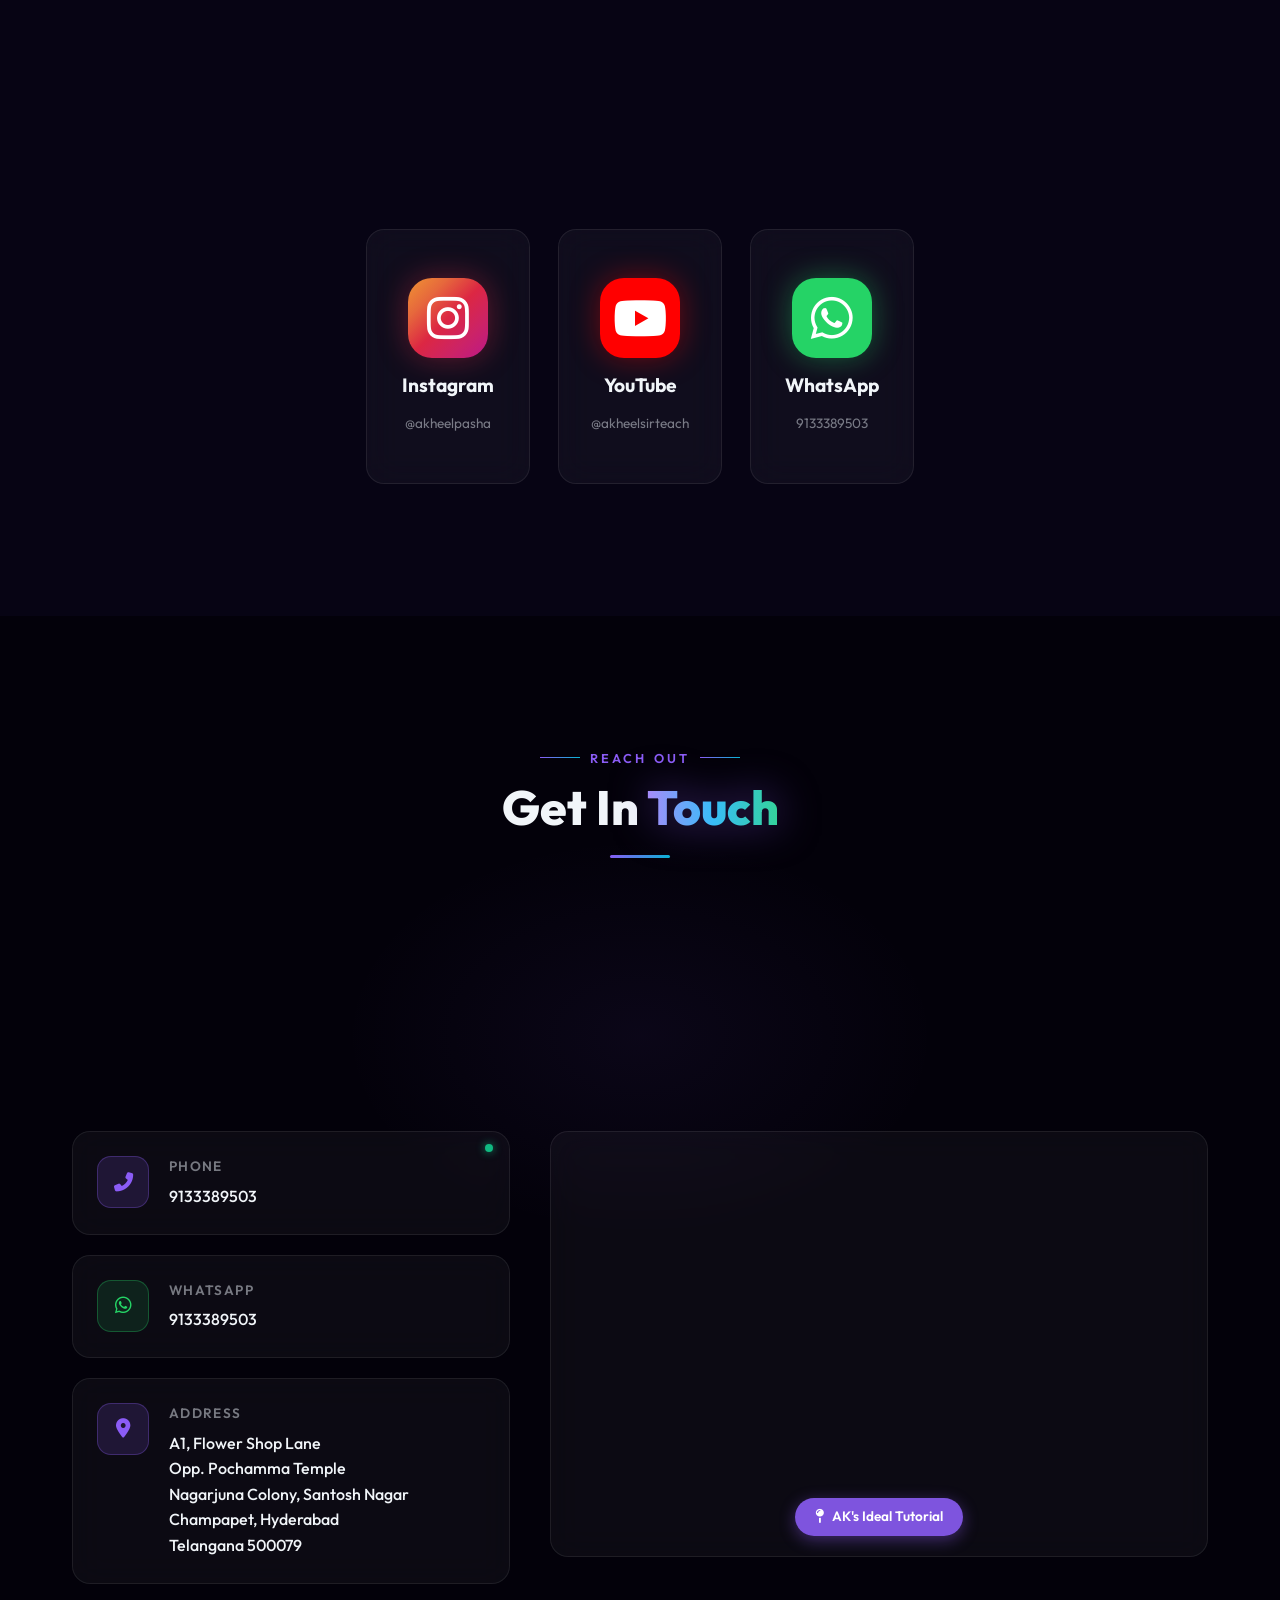
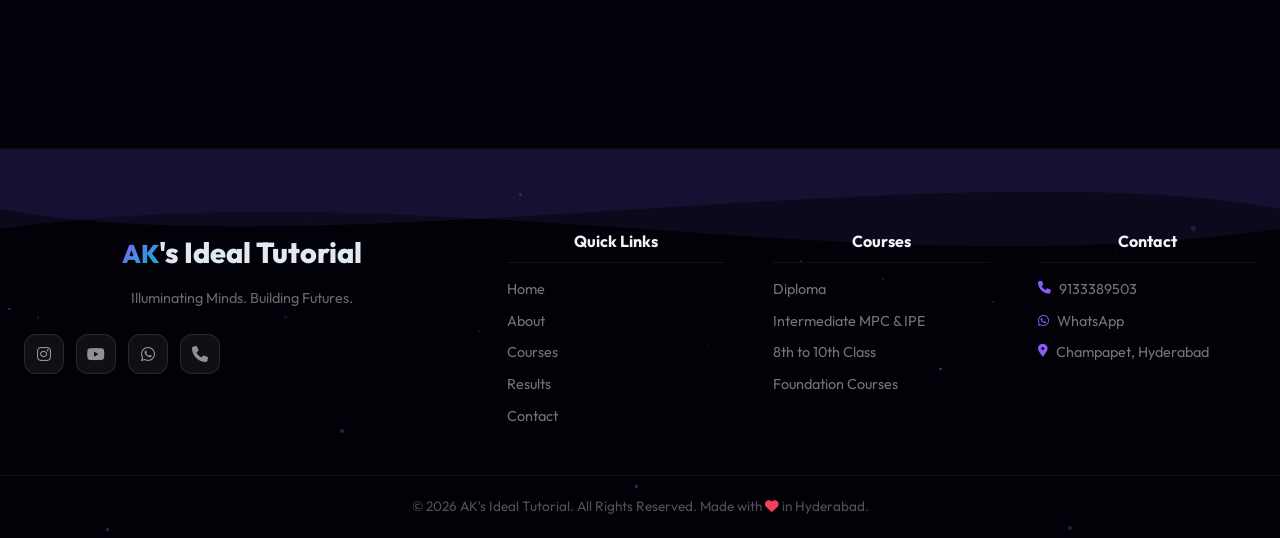
==== commit a0b083d8: "Added enrollment page" ====
--- a/index.html
+++ b/index.html
@@ -61,7 +61,6 @@
     <ul class="nav-links" id="nav-links">
       <li><a href="#home" class="nav-link active" data-section="home">Home</a></li>
       <li><a href="#about" class="nav-link" data-section="about">About</a></li>
-          <li><a href="enroll.html">Enroll</a></li>
       <li><a href="#courses" class="nav-link" data-section="courses">Courses</a></li>
       <li><a href="#results" class="nav-link" data-section="results">Results</a></li>
       <li><a href="#gallery" class="nav-link" data-section="gallery">Gallery</a></li>
@@ -109,13 +108,12 @@
     </span>
     <div class="btn-ripple"></div>
   </a>
-  <a href="enroll.html" class="btn btn-primary magnetic-btn">
-    <span class="btn-text">
-      <i class="fas fa-user-graduate"></i> Enroll Now
-    </span>
-    <div class="btn-ripple"></div>
-  </a>
-
+   <a href="enroll.html" class="btn btn-primary magnetic-btn">
+  <span class="btn-text">
+    <i class="fas fa-user-graduate"></i> Enroll Now
+  </span>
+  <div class="btn-ripple"></div>
+</a>
   <a href="#contact" class="btn btn-secondary magnetic-btn" id="btn-contact">
     <span class="btn-text">
       <i class="fas fa-phone"></i> Contact Us
@@ -411,36 +409,59 @@
             <div class="topper-marks">541</div>
           </div>
         </div>
-        <div class="ssc-list-grid">
-          <div class="ssc-list-item" data-aos="fade-up" data-aos-delay="100"><span class="ssi-rank">4</span><span class="ssi-name">Malleshwari</span><span class="ssi-marks">540</span></div>
-          <div class="ssc-list-item" data-aos="fade-up" data-aos-delay="110"><span class="ssi-rank">5</span><span class="ssi-name">Md. Farey</span><span class="ssi-marks">537</span></div>
-          <div class="ssc-list-item" data-aos="fade-up" data-aos-delay="120"><span class="ssi-rank">6</span><span class="ssi-name">Danish Klasan</span><span class="ssi-marks">534</span></div>
-          <div class="ssc-list-item" data-aos="fade-up" data-aos-delay="130"><span class="ssi-rank">7</span><span class="ssi-name">P. Pranay</span><span class="ssi-marks">530</span></div>
-          <div class="ssc-list-item" data-aos="fade-up" data-aos-delay="140"><span class="ssi-rank">8</span><span class="ssi-name">Akshitha</span><span class="ssi-marks">528</span></div>
-          <div class="ssc-list-item" data-aos="fade-up" data-aos-delay="150"><span class="ssi-rank">9</span><span class="ssi-name">Skha B</span><span class="ssi-marks">519</span></div>
-          <div class="ssc-list-item" data-aos="fade-up" data-aos-delay="160"><span class="ssi-rank">10</span><span class="ssi-name">Hanishi</span><span class="ssi-marks">519</span></div>
-          <div class="ssc-list-item" data-aos="fade-up" data-aos-delay="170"><span class="ssi-rank">11</span><span class="ssi-name">Pramod</span><span class="ssi-marks">518</span></div>
-          <div class="ssc-list-item" data-aos="fade-up" data-aos-delay="180"><span class="ssi-rank">12</span><span class="ssi-name">Sindhu</span><span class="ssi-marks">517</span></div>
-          <div class="ssc-list-item" data-aos="fade-up" data-aos-delay="190"><span class="ssi-rank">13</span><span class="ssi-name">Shyam Charan</span><span class="ssi-marks">517</span></div>
-          <div class="ssc-list-item" data-aos="fade-up" data-aos-delay="200"><span class="ssi-rank">14</span><span class="ssi-name">Sathwik</span><span class="ssi-marks">513</span></div>
-          <div class="ssc-list-item" data-aos="fade-up" data-aos-delay="210"><span class="ssi-rank">15</span><span class="ssi-name">Keerthipriya</span><span class="ssi-marks">511</span></div>
-          <div class="ssc-list-item" data-aos="fade-up" data-aos-delay="220"><span class="ssi-rank">16</span><span class="ssi-name">Shiva Prasad</span><span class="ssi-marks">497</span></div>
-          <div class="ssc-list-item" data-aos="fade-up" data-aos-delay="230"><span class="ssi-rank">17</span><span class="ssi-name">Sumayya</span><span class="ssi-marks">497</span></div>
-          <div class="ssc-list-item" data-aos="fade-up" data-aos-delay="240"><span class="ssi-rank">18</span><span class="ssi-name">Bhavani Shankar</span><span class="ssi-marks">493</span></div>
-          <div class="ssc-list-item" data-aos="fade-up" data-aos-delay="250"><span class="ssi-rank">19</span><span class="ssi-name">M. Akbar</span><span class="ssi-marks">489</span></div>
-          <div class="ssc-list-item" data-aos="fade-up" data-aos-delay="260"><span class="ssi-rank">20</span><span class="ssi-name">Sufiyan</span><span class="ssi-marks">488</span></div>
-          <div class="ssc-list-item" data-aos="fade-up" data-aos-delay="270"><span class="ssi-rank">21</span><span class="ssi-name">Navateja</span><span class="ssi-marks">484</span></div>
-          <div class="ssc-list-item" data-aos="fade-up" data-aos-delay="280"><span class="ssi-rank">22</span><span class="ssi-name">Raheem</span><span class="ssi-marks">478</span></div>
-          <div class="ssc-list-item" data-aos="fade-up" data-aos-delay="290"><span class="ssi-rank">23</span><span class="ssi-name">Preetham</span><span class="ssi-marks">478</span></div>
-          <div class="ssc-list-item" data-aos="fade-up" data-aos-delay="300"><span class="ssi-rank">24</span><span class="ssi-name">Gowtham</span><span class="ssi-marks">470</span></div>
-          <div class="ssc-list-item" data-aos="fade-up" data-aos-delay="310"><span class="ssi-rank">25</span><span class="ssi-name">Kaushik</span><span class="ssi-marks">460</span></div>
-          <div class="ssc-list-item" data-aos="fade-up" data-aos-delay="320"><span class="ssi-rank">26</span><span class="ssi-name">J. Yeshwanth</span><span class="ssi-marks">444</span></div>
-          <div class="ssc-list-item" data-aos="fade-up" data-aos-delay="330"><span class="ssi-rank">27</span><span class="ssi-name">Dhanush</span><span class="ssi-marks">395</span></div>
-          <div class="ssc-list-item" data-aos="fade-up" data-aos-delay="340"><span class="ssi-rank">28</span><span class="ssi-name">Ch. Anjali</span><span class="ssi-marks">320</span></div>
-        </div>
-      </div>
-    </div>
-  </div>
+         <div class="ssc-list-grid">
+
+  <div class="ssc-list-item" data-aos="fade-up" data-aos-delay="100"><span class="ssi-rank">4</span><span class="ssi-name">Malleshwari</span><span class="ssi-marks">540</span></div>
+
+  <div class="ssc-list-item" data-aos="fade-up" data-aos-delay="110"><span class="ssi-rank">5</span><span class="ssi-name">Md. Farooq</span><span class="ssi-marks">537</span></div>
+
+  <div class="ssc-list-item" data-aos="fade-up" data-aos-delay="120"><span class="ssi-rank">6</span><span class="ssi-name">Danish Khan</span><span class="ssi-marks">534</span></div>
+
+  <div class="ssc-list-item" data-aos="fade-up" data-aos-delay="130"><span class="ssi-rank">7</span><span class="ssi-name">P. Pranay</span><span class="ssi-marks">530</span></div>
+
+  <div class="ssc-list-item" data-aos="fade-up" data-aos-delay="140"><span class="ssi-rank">8</span><span class="ssi-name">Akshitha</span><span class="ssi-marks">528</span></div>
+
+  <div class="ssc-list-item" data-aos="fade-up" data-aos-delay="150"><span class="ssi-rank">9</span><span class="ssi-name">Shihab</span><span class="ssi-marks">519</span></div>
+
+  <div class="ssc-list-item" data-aos="fade-up" data-aos-delay="160"><span class="ssi-rank">10</span><span class="ssi-name">Hanisri</span><span class="ssi-marks">519</span></div>
+
+  <div class="ssc-list-item" data-aos="fade-up" data-aos-delay="170"><span class="ssi-rank">11</span><span class="ssi-name">Keerthipriya</span><span class="ssi-marks">519</span></div>
+
+  <div class="ssc-list-item" data-aos="fade-up" data-aos-delay="180"><span class="ssi-rank">12</span><span class="ssi-name">Pramod</span><span class="ssi-marks">518</span></div>
+
+  <div class="ssc-list-item" data-aos="fade-up" data-aos-delay="190"><span class="ssi-rank">13</span><span class="ssi-name">Sindhu</span><span class="ssi-marks">517</span></div>
+
+  <div class="ssc-list-item" data-aos="fade-up" data-aos-delay="200"><span class="ssi-rank">14</span><span class="ssi-name">Shyam Charan</span><span class="ssi-marks">517</span></div>
+
+  <div class="ssc-list-item" data-aos="fade-up" data-aos-delay="210"><span class="ssi-rank">15</span><span class="ssi-name">Sathwik</span><span class="ssi-marks">513</span></div>
+
+  <div class="ssc-list-item" data-aos="fade-up" data-aos-delay="220"><span class="ssi-rank">16</span><span class="ssi-name">Shiva Prasad</span><span class="ssi-marks">497</span></div>
+
+  <div class="ssc-list-item" data-aos="fade-up" data-aos-delay="230"><span class="ssi-rank">17</span><span class="ssi-name">Sumayya</span><span class="ssi-marks">497</span></div>
+
+  <div class="ssc-list-item" data-aos="fade-up" data-aos-delay="240"><span class="ssi-rank">18</span><span class="ssi-name">Ali Abbas</span><span class="ssi-marks">489</span></div>
+
+  <div class="ssc-list-item" data-aos="fade-up" data-aos-delay="250"><span class="ssi-rank">19</span><span class="ssi-name">Bhavani Shankar</span><span class="ssi-marks">483</span></div>
+
+  <div class="ssc-list-item" data-aos="fade-up" data-aos-delay="260"><span class="ssi-rank">20</span><span class="ssi-name">Sufiyan</span><span class="ssi-marks">480</span></div>
+
+  <div class="ssc-list-item" data-aos="fade-up" data-aos-delay="270"><span class="ssi-rank">21</span><span class="ssi-name">Raheem</span><span class="ssi-marks">478</span></div>
+
+  <div class="ssc-list-item" data-aos="fade-up" data-aos-delay="280"><span class="ssi-rank">22</span><span class="ssi-name">Preetham</span><span class="ssi-marks">478</span></div>
+
+  <div class="ssc-list-item" data-aos="fade-up" data-aos-delay="290"><span class="ssi-rank">23</span><span class="ssi-name">Navateja</span><span class="ssi-marks">474</span></div>
+
+  <div class="ssc-list-item" data-aos="fade-up" data-aos-delay="300"><span class="ssi-rank">24</span><span class="ssi-name">Gowtham</span><span class="ssi-marks">470</span></div>
+
+  <div class="ssc-list-item" data-aos="fade-up" data-aos-delay="310"><span class="ssi-rank">25</span><span class="ssi-name">Kaushik</span><span class="ssi-marks">460</span></div>
+
+  <div class="ssc-list-item" data-aos="fade-up" data-aos-delay="320"><span class="ssi-rank">26</span><span class="ssi-name">J. Yeshwanth</span><span class="ssi-marks">444</span></div>
+
+  <div class="ssc-list-item" data-aos="fade-up" data-aos-delay="330"><span class="ssi-rank">27</span><span class="ssi-name">Dhanush</span><span class="ssi-marks">395</span></div>
+
+  <div class="ssc-list-item" data-aos="fade-up" data-aos-delay="340"><span class="ssi-rank">28</span><span class="ssi-name">Ch. Anjali</span><span class="ssi-marks">320</span></div>
+
+</div>
 </section>
 
 <section class="gallery section" id="gallery">
@@ -748,6 +769,8 @@
 <canvas id="confetti-canvas" style="position:fixed;top:0;left:0;width:100%;height:100%;pointer-events:none;z-index:9999;"></canvas>
 
 <script src="https://cdnjs.cloudflare.com/ajax/libs/aos/2.3.4/aos.js"></script>
+
+</div>
 <script src="script.js"></script>
 <script src="enroll.js"></script>
 </body>
--- a/style.css
+++ b/style.css
@@ -2261,4 +2261,9 @@
 
 .current-day .timing-fill{
     width:100% !important;
-}+}
+
+
+
+
+ 
--- a/enroll.css
+++ b/enroll.css
@@ -1,3 +1,4 @@
+ 
 /* 
   AK's Ideal Tutorials - Admission System Styles
   Aesthetics: Deep dark mode, vibrant glowing gradients, glassmorphism, mobile-first responsiveness.
